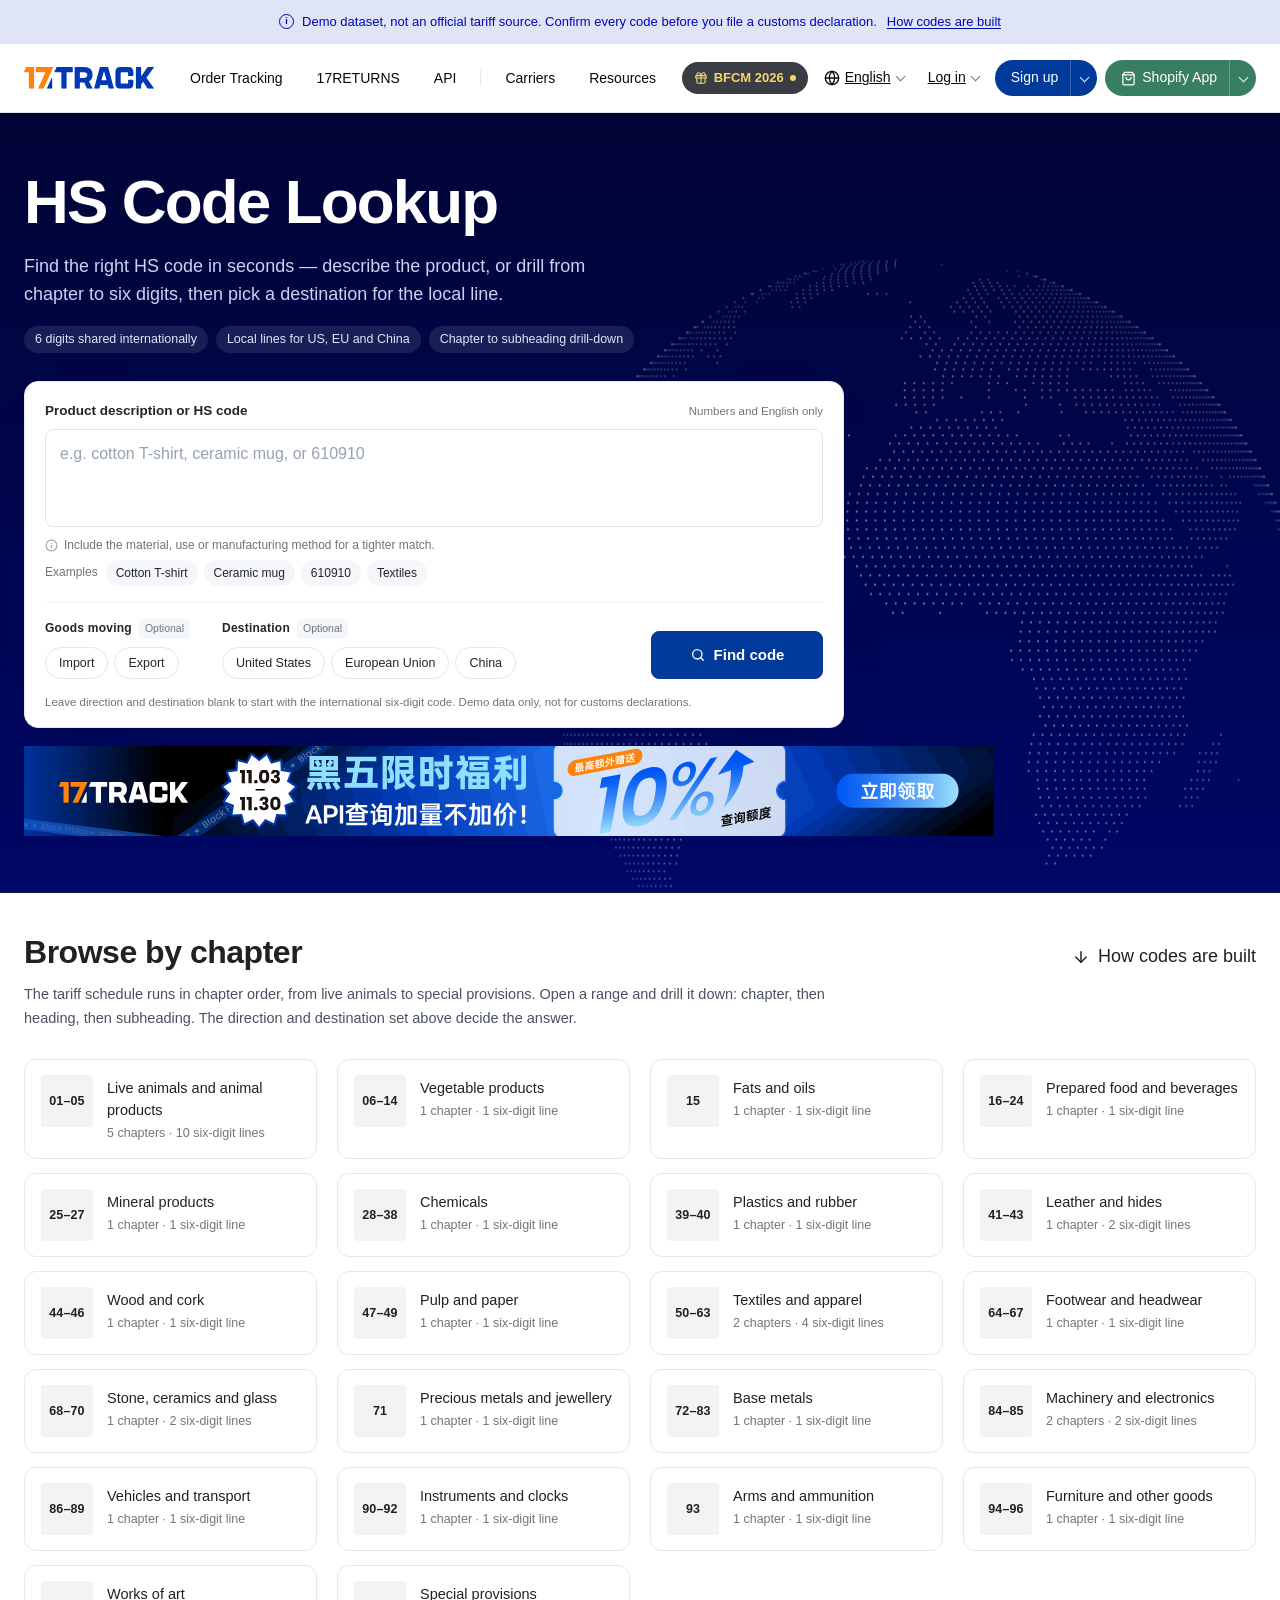
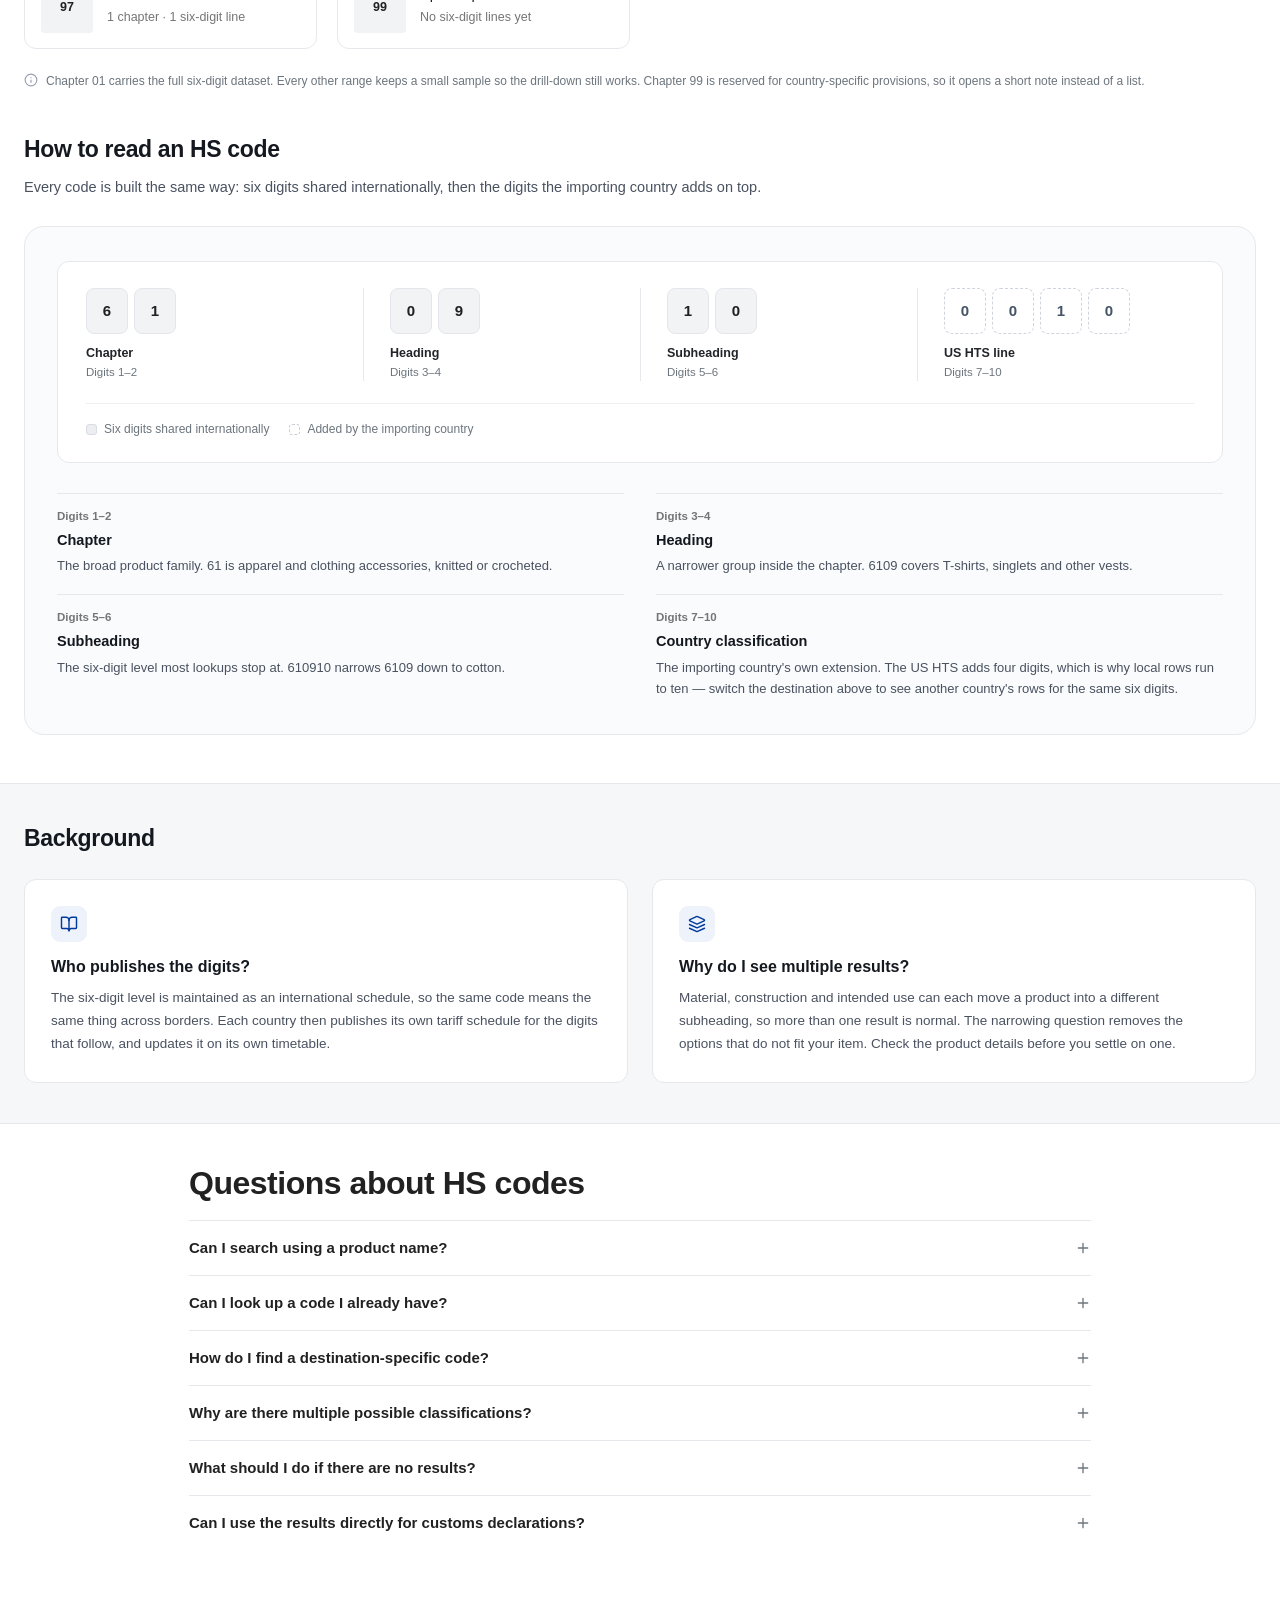
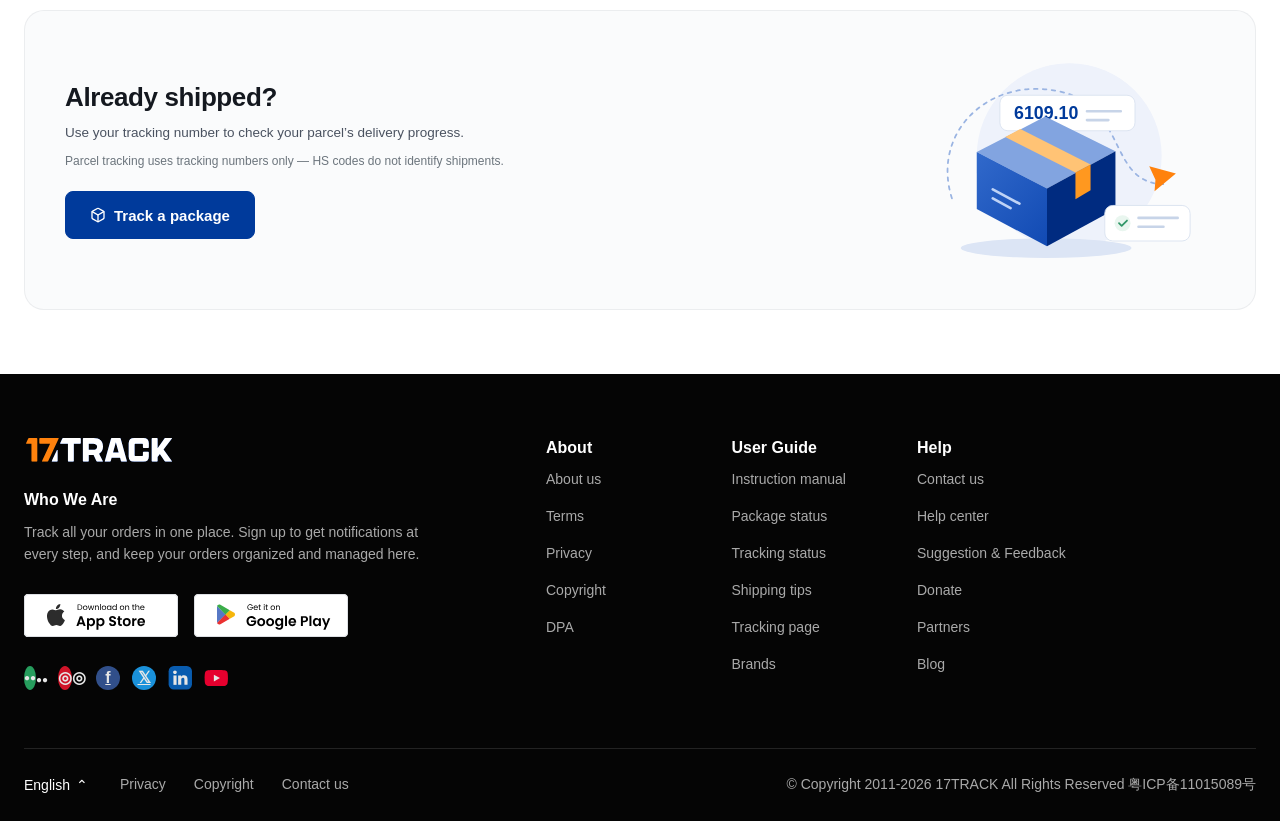
==== index.html @ 8c904c75 "Add HS Code Lookup prototype Static HS Code lookup page built on the 17TRACK design system: descript" ====
<!DOCTYPE html>
<html lang="en">
<head>
<meta charset="utf-8">
<meta name="viewport" content="width=device-width, initial-scale=1">
<title>HS Code Lookup — Find Tariff Codes by Product | 17TRACK</title>
<meta name="description" content="Find the right HS code in seconds. Describe the product or drill from chapter to six digits, then pick a destination to see the local tariff line.">
<link rel="icon" href="data:image/svg+xml,%3Csvg xmlns='http://www.w3.org/2000/svg' viewBox='0 0 32 32'%3E%3Crect width='32' height='32' rx='7' fill='%23003a9b'/%3E%3Ctext x='16' y='22' font-family='Arial,Helvetica,sans-serif' font-size='15' font-weight='700' fill='%23ffffff' text-anchor='middle'%3E17%3C/text%3E%3C/svg%3E">
<link rel="preload" href="assets/fonts/inter-latin.woff2" as="font" type="font/woff2" crossorigin>
<link rel="stylesheet" href="assets/site.css">
<link rel="stylesheet" href="assets/hs.css">
</head>
<body id="top">
<div class="notice">
  <div class="shell notice-inner">
    <span class="notice-msg">
      <span class="notice-i" aria-hidden="true">i</span>
      <span>Demo dataset, not an official tariff source. Confirm every code before you file a customs declaration.</span>
    </span>
    <a href="#anatomy">How codes are built</a>
  </div>
</div>

<header class="site-head">
  <div class="shell head-inner">
    <a class="brand" href="https://www.17track.net/en" aria-label="17TRACK home">
      <img src="assets/logo-full.svg" alt="17TRACK" width="130" height="21">
    </a>
    <nav class="nav" aria-label="Main navigation">
      <a class="nav-link" href="https://www.17track.net/en/order-tracking">Order Tracking</a>
      <a class="nav-link" href="https://www.17track.net/en/returns">17RETURNS</a>
      <a class="nav-link" href="https://www.17track.net/en/api">API</a>
      <span class="nav-divider" aria-hidden="true"></span>
      <a class="nav-link" href="https://www.17track.net/en/carriers">Carriers</a>
      <details class="nav-drop">
        <summary>Resources</summary>
        <div class="nav-mega" id="resources-mega">
          <div class="nav-mega-inner">
            <div class="nav-mega-list">
              <a class="nav-mega-item" href="https://www.17track.net/en/widget" data-preview="widget">
                <span><strong>Tracking Widget</strong><small>Track package in your website</small></span>
                <svg class="arr" viewBox="0 0 24 24" fill="none" stroke="currentColor" stroke-width="2" stroke-linecap="round" stroke-linejoin="round" aria-hidden="true"><path d="M5 12h14"/><path d="m12 5 7 7-7 7"/></svg>
              </a>
              <a class="nav-mega-item" href="https://api.17track.net/en/doc" target="_blank" rel="noreferrer" data-preview="api">
                <span><strong>API Document</strong><small>Comprehensive guides for seamless integration</small></span>
                <svg class="arr" viewBox="0 0 24 24" fill="none" stroke="currentColor" stroke-width="2" stroke-linecap="round" stroke-linejoin="round" aria-hidden="true"><path d="M5 12h14"/><path d="m12 5 7 7-7 7"/></svg>
              </a>
              <a class="nav-mega-item" href="https://help.17track.net/hc/en-us" target="_blank" rel="noreferrer" data-preview="help">
                <span><strong>Help center</strong><small>Guide to using our products</small></span>
                <svg class="arr" viewBox="0 0 24 24" fill="none" stroke="currentColor" stroke-width="2" stroke-linecap="round" stroke-linejoin="round" aria-hidden="true"><path d="M5 12h14"/><path d="m12 5 7 7-7 7"/></svg>
              </a>
              <a class="nav-mega-item" href="https://www.17track.net/en/app" data-preview="app">
                <span><strong>17TRACK Mobile App</strong><small>Track packages in your pocket anytime anywhere</small></span>
                <svg class="arr" viewBox="0 0 24 24" fill="none" stroke="currentColor" stroke-width="2" stroke-linecap="round" stroke-linejoin="round" aria-hidden="true"><path d="M5 12h14"/><path d="m12 5 7 7-7 7"/></svg>
              </a>
              <a class="nav-mega-item is-active" href="index.html" data-preview="hs" aria-current="page">
                <span><strong>HS Code Lookup</strong><small>Find six-digit tariff codes by product</small></span>
                <svg class="arr" viewBox="0 0 24 24" fill="none" stroke="currentColor" stroke-width="2" stroke-linecap="round" stroke-linejoin="round" aria-hidden="true"><path d="M5 12h14"/><path d="m12 5 7 7-7 7"/></svg>
              </a>
              <a class="nav-mega-item" href="https://www.17track.net/en/zipcode" data-preview="zip">
                <span><strong>ZIP Code</strong><small>Look up US ZIP Codes by city and county</small></span>
                <svg class="arr" viewBox="0 0 24 24" fill="none" stroke="currentColor" stroke-width="2" stroke-linecap="round" stroke-linejoin="round" aria-hidden="true"><path d="M5 12h14"/><path d="m12 5 7 7-7 7"/></svg>
              </a>
            </div>
            <div class="nav-mega-preview is-hidden" data-preview-panel="widget">
              <div class="nav-mega-shot"><img src="https://static.17track.net/www/2026-11/assets/images/nav/tracking_widget_0903.png" alt="" width="1600" height="600" decoding="async"></div>
              <p>Effortlessly add our powerful, free widget to your website. Allow users to enter tracking numbers to track packages directly on your page.</p>
              <a class="nav-mega-more" href="https://www.17track.net/en/widget">View more<svg viewBox="0 0 24 24" fill="none" stroke="currentColor" stroke-width="2" stroke-linecap="round" stroke-linejoin="round" aria-hidden="true"><path d="M5 12h14"/><path d="m12 5 7 7-7 7"/></svg></a>
            </div>
            <div class="nav-mega-preview is-hidden" data-preview-panel="api">
              <div class="nav-mega-shot"><img src="https://static.17track.net/www/2026-11/assets/images/nav/api_doc_0903.png" alt="" width="1600" height="600" decoding="async"></div>
              <p>Access detailed documentation for integrating our API. Find step-by-step guides to simplify the process. Benefit from clear instructions and dedicated tech support.</p>
              <a class="nav-mega-more" href="https://api.17track.net/en/doc" target="_blank" rel="noreferrer">View more<svg viewBox="0 0 24 24" fill="none" stroke="currentColor" stroke-width="2" stroke-linecap="round" stroke-linejoin="round" aria-hidden="true"><path d="M5 12h14"/><path d="m12 5 7 7-7 7"/></svg></a>
            </div>
            <div class="nav-mega-preview is-hidden" data-preview-panel="help">
              <div class="nav-mega-shot"><img src="https://static.17track.net/www/2026-11/assets/images/nav/help_center_0903.png" alt="" width="1600" height="600" decoding="async"></div>
              <p>Our Help Center helps you quickly find solutions to common questions. Explore our comprehensive FAQs and helpful guides. Efficiently get the answers you need.</p>
              <a class="nav-mega-more" href="https://help.17track.net/hc/en-us" target="_blank" rel="noreferrer">View more<svg viewBox="0 0 24 24" fill="none" stroke="currentColor" stroke-width="2" stroke-linecap="round" stroke-linejoin="round" aria-hidden="true"><path d="M5 12h14"/><path d="m12 5 7 7-7 7"/></svg></a>
            </div>
            <div class="nav-mega-preview is-hidden" data-preview-panel="app">
              <div class="nav-mega-shot"><img src="https://static.17track.net/www/2026-11/assets/images/nav/app_0903.png" alt="" width="1600" height="600" decoding="async"></div>
              <p>Stay updated with real-time tracking for over 2800+ carriers in 33 languages. Receive timely notifications and enjoy a seamless user experience with 120 tracking accuracy.</p>
              <a class="nav-mega-more" href="https://www.17track.net/en/app">View more<svg viewBox="0 0 24 24" fill="none" stroke="currentColor" stroke-width="2" stroke-linecap="round" stroke-linejoin="round" aria-hidden="true"><path d="M5 12h14"/><path d="m12 5 7 7-7 7"/></svg></a>
            </div>
            <div class="nav-mega-preview" data-preview-panel="hs">
              <div class="nav-mega-shot nav-mega-hs" aria-hidden="true">
                <div class="nshot-code"><span class="nshot-seg">6109</span><span class="nshot-seg nshot-seg-rest">10</span><span class="nshot-seg nshot-seg-local">0010</span></div>
                <p class="nshot-label">T-shirts, singlets and other vests — cotton, knitted</p>
                <div class="nshot-rows"><span>US HTS</span><span>EU TARIC</span><span>China</span></div>
              </div>
              <p>Describe the product or drill from chapter to six digits, then pick a destination to see the local tariff line and duty rate.</p>
              <a class="nav-mega-more" href="index.html">View more<svg viewBox="0 0 24 24" fill="none" stroke="currentColor" stroke-width="2" stroke-linecap="round" stroke-linejoin="round" aria-hidden="true"><path d="M5 12h14"/><path d="m12 5 7 7-7 7"/></svg></a>
            </div>
            <div class="nav-mega-preview is-hidden" data-preview-panel="zip">
              <div class="nav-mega-shot"><img src="assets/nav/zip-code-nav.jpg" alt="" width="1600" height="600" decoding="async"></div>
              <p>Look up a US ZIP Code and see the city, county and region it belongs to. Browse the state index and download the list as a CSV file.</p>
              <a class="nav-mega-more" href="https://www.17track.net/en/zipcode">View more<svg viewBox="0 0 24 24" fill="none" stroke="currentColor" stroke-width="2" stroke-linecap="round" stroke-linejoin="round" aria-hidden="true"><path d="M5 12h14"/><path d="m12 5 7 7-7 7"/></svg></a>
            </div>
          </div>
        </div>
      </details>
    </nav>
    <div class="head-actions">
      <a class="bfcm" href="https://www.17track.net/en">
        <svg viewBox="0 0 24 24" fill="none" stroke="currentColor" stroke-width="2" stroke-linecap="round" stroke-linejoin="round" aria-hidden="true"><rect x="3" y="8" width="18" height="4" rx="1"/><path d="M12 8v13"/><path d="M19 12v7a2 2 0 0 1-2 2H7a2 2 0 0 1-2-2v-7"/><path d="M7.5 8a2.5 2.5 0 0 1 0-5A4.8 8 0 0 1 12 8a4.8 8 0 0 1 4.5-5 2.5 2.5 0 0 1 0 5"/></svg>
        BFCM 2026 <span class="dot" aria-hidden="true"></span>
      </a>
      <a class="icon-btn lang" href="https://www.17track.net/en">
        <svg viewBox="0 0 24 24" fill="none" stroke="currentColor" stroke-width="2" stroke-linecap="round" stroke-linejoin="round" aria-hidden="true"><circle cx="12" cy="12" r="10"/><path d="M12 2a14.5 14.5 0 0 0 0 20 14.5 14.5 0 0 0 0-20"/><path d="M2 12h20"/></svg>
        English <span class="caret" aria-hidden="true"></span>
      </a>
      <a class="icon-btn login" href="https://www.17track.net/en">Log in <span class="caret" aria-hidden="true"></span></a>
      <a class="pill-split" href="https://www.17track.net/en">
        <span class="lbl">Sign up</span>
        <span class="arrow" aria-hidden="true"><span class="caret"></span></span>
      </a>
      <a class="pill-split shopify" href="https://apps.shopify.com/17track">
        <span class="lbl">
          <svg viewBox="0 0 24 24" fill="none" stroke="currentColor" stroke-width="2" stroke-linecap="round" stroke-linejoin="round" aria-hidden="true"><path d="M6 2 3 6v14a2 2 0 0 0 2 2h14a2 2 0 0 0 2-2V6l-3-4Z"/><path d="M3 6h18"/><path d="M16 10a4 4 0 0 1-8 0"/></svg>
          Shopify App
        </span>
        <span class="arrow" aria-hidden="true"><span class="caret"></span></span>
      </a>
      <details class="menu">
        <summary aria-label="Open menu">
          <svg width="18" height="18" viewBox="0 0 24 24" fill="none" stroke="currentColor" stroke-width="2" aria-hidden="true"><path d="M4 7h16M4 12h16M4 17h16" stroke-linecap="round"/></svg>
        </summary>
        <div class="menu-panel">
          <a href="https://www.17track.net/en/order-tracking">Order Tracking</a>
          <a href="https://www.17track.net/en/returns">17RETURNS</a>
          <a href="https://www.17track.net/en/api">API</a>
          <a href="https://www.17track.net/en/carriers">Carriers</a>
          <a href="https://www.17track.net/en/widget">Tracking Widget</a>
          <a href="https://api.17track.net/en/doc" target="_blank" rel="noreferrer">API Document</a>
          <a href="https://help.17track.net/hc/en-us" target="_blank" rel="noreferrer">Help center</a>
          <a href="https://www.17track.net/en/app">17TRACK Mobile App</a>
          <a href="index.html">HS Code Lookup</a>
          <a href="https://www.17track.net/en/zipcode">ZIP Code</a>
          <span class="sep" aria-hidden="true"></span>
          <a href="https://www.17track.net/en">Language: English</a>
          <a href="https://www.17track.net/en">Log in</a>
          <a class="menu-cta" href="https://www.17track.net/en">Sign up</a>
          <a class="menu-cta" href="https://apps.shopify.com/17track" style="background:#377e62">Shopify App</a>
        </div>
      </details>
    </div>
  </div>
</header>

<main id="main">
  <!-- ============================================================ Hero + lookup -->
  <section class="hs-hero" aria-labelledby="page-title">
    <div class="shell hs-hero-inner">
      <h1 id="page-title">HS Code <span class="title-break">Lookup</span></h1>
      <p class="hs-lede">Find the right HS code in seconds — describe the product, or drill from chapter to six digits, then pick a destination for the local line.</p>
      <div class="hs-meta">
        <span>6 digits shared internationally</span>
        <span>Local lines for US, EU and China</span>
        <span>Chapter to subheading drill-down</span>
      </div>

      <div class="hs-tool">
        <form id="search-form" novalidate>
          <div class="hs-field-head">
            <label for="query">Product description or HS code</label>
            <span>Numbers and English only</span>
          </div>
          <textarea
            id="query"
            class="hs-textarea"
            rows="3"
            placeholder="e.g. cotton T-shirt, ceramic mug, or 610910"
            aria-describedby="query-hint query-error"
            aria-invalid="false"
          ></textarea>
          <div class="hs-tool-meta">
            <p class="hs-hint" id="query-hint">
              <svg viewBox="0 0 24 24" fill="none" stroke="currentColor" stroke-width="2" stroke-linecap="round" stroke-linejoin="round" aria-hidden="true"><circle cx="12" cy="12" r="10"/><path d="M12 16v-4"/><path d="M12 8h.01"/></svg>
              <span>Include the material, use or manufacturing method for a tighter match.</span>
            </p>
            <div class="hs-examples">
              <span>Examples</span>
              <button type="button" data-example="Cotton T-shirt">Cotton T-shirt</button>
              <button type="button" data-example="Ceramic mug">Ceramic mug</button>
              <button type="button" data-example="610910">610910</button>
              <button type="button" data-example="Textiles">Textiles</button>
            </div>
          </div>
          <p class="hs-error" id="query-error" hidden role="alert">
            <svg viewBox="0 0 24 24" fill="none" stroke="currentColor" stroke-width="2" stroke-linecap="round" stroke-linejoin="round" aria-hidden="true"><circle cx="12" cy="12" r="10"/><path d="M12 16v-4"/><path d="M12 8h.01"/></svg>
            <span id="query-error-text"></span>
          </p>

          <div class="hs-tool-bottom">
            <div class="hs-opt-row">
              <div class="hs-opt">
                <span class="hs-label" id="ctx-title">Goods moving <span class="hs-pill-soft">Optional</span></span>
                <div class="hs-chips" role="group" aria-labelledby="ctx-title">
                  <button class="hs-chip" type="button" data-move="import" aria-pressed="false">Import</button>
                  <button class="hs-chip" type="button" data-move="export" aria-pressed="false">Export</button>
                </div>
              </div>
              <div class="hs-opt">
                <span class="hs-label" id="ctx-dest">Destination <span class="hs-pill-soft">Optional</span></span>
                <div class="hs-chips" role="group" aria-labelledby="ctx-dest">
                  <button class="hs-chip" type="button" data-market="US" aria-pressed="false">United States</button>
                  <button class="hs-chip" type="button" data-market="EU" aria-pressed="false">European Union</button>
                  <button class="hs-chip" type="button" data-market="CN" aria-pressed="false">China</button>
                </div>
              </div>
            </div>
            <div class="hs-action">
              <button class="btn btn-primary btn-lg" type="submit" id="submit-btn">
                <svg viewBox="0 0 24 24" fill="none" stroke="currentColor" stroke-width="2" stroke-linecap="round" stroke-linejoin="round" aria-hidden="true"><circle cx="11" cy="11" r="7"/><path d="M20 20l-4.3-4.3"/></svg>
                <span>Find code</span>
              </button>
            </div>
            <p class="hs-fine" id="dest-hint-text">Leave direction and destination blank to start with the international six-digit code. Demo data only, not for customs declarations.</p>
          </div>
        </form>
      </div>

      <div class="hs-ad">
        <aside class="banner-ad" aria-label="Advertisement: 17TRACK homepage promotion">
          <a href="https://www.17track.net/zh-cn/activity/bfcm-api" target="_blank" rel="noreferrer sponsored"><img src="assets/ads/homepage-banner.svg" width="728" height="90" alt="17TRACK Black Friday API promotion"></a>
        </aside>
      </div>
    </div>
    <canvas class="zip-globe" id="zip-globe" aria-hidden="true"></canvas>
  </section>

  <!-- ============================================================ Results -->
  <section class="hs-results" id="results" aria-labelledby="results-title" hidden>
    <div class="shell">
      <div class="zip-section-head">
        <div class="hs-results-title">
          <h2 id="results-title">Results</h2>
          <span class="hs-count" id="results-count" hidden></span>
        </div>
        <button class="btn btn-outline btn-sm" type="button" id="edit-search">Edit<span class="hide-sm"> search</span></button>
      </div>
      <p class="hs-results-lede" id="results-meta"></p>
      <div id="results-body"></div>
    </div>
  </section>

  <!-- ============================================================ Chapters -->
  <section class="hs-section" id="chapters" aria-labelledby="chap-title">
    <div class="zip-section-head">
      <h2 id="chap-title">Browse by chapter</h2>
      <a href="#anatomy">
        <svg width="18" height="18" viewBox="0 0 24 24" fill="none" stroke="currentColor" stroke-width="2" stroke-linecap="round" stroke-linejoin="round" aria-hidden="true"><path d="M12 5v14"/><path d="m19 12-7 7-7-7"/></svg>
        <span>How codes are built</span>
      </a>
    </div>
    <p class="hs-section-sub">The tariff schedule runs in chapter order, from live animals to special provisions. Open a range and drill it down: chapter, then heading, then subheading. The direction and destination set above decide the answer.</p>
    <div class="chapter-grid" id="chapter-grid"></div>
    <p class="hs-note">
      <svg viewBox="0 0 24 24" fill="none" stroke="currentColor" stroke-width="2" stroke-linecap="round" stroke-linejoin="round" aria-hidden="true"><circle cx="12" cy="12" r="10"/><path d="M12 16v-4"/><path d="M12 8h.01"/></svg>
      <span>Chapter 01 carries the full six-digit dataset. Every other range keeps a small sample so the drill-down still works. Chapter 99 is reserved for country-specific provisions, so it opens a short note instead of a list.</span>
    </p>
  </section>

  <!-- ============================================================ Anatomy -->
  <section class="hs-section" id="anatomy" aria-labelledby="anat-title">
    <h2>How to read an HS code</h2>
    <p class="hs-section-sub">Every code is built the same way: six digits shared internationally, then the digits the importing country adds on top.</p>

    <div class="hs-anatomy">
      <p class="sr-only">An HS code has ten digits. Digits 1 and 2 are the chapter, 3 and 4 the heading, 5 and 6 the subheading, and 7 to 10 the country classification.</p>
      <div class="hs-strip">
        <div class="hs-anat-row">
          <div class="hs-group is-hs">
            <div class="hs-group-digits"><span class="hs-digit">6</span><span class="hs-digit">1</span></div>
            <span class="hs-group-cap"><b>Chapter</b><span>Digits 1–2</span></span>
          </div>
          <div class="hs-group is-hs">
            <div class="hs-group-digits"><span class="hs-digit">0</span><span class="hs-digit">9</span></div>
            <span class="hs-group-cap"><b>Heading</b><span>Digits 3–4</span></span>
          </div>
          <div class="hs-group is-hs">
            <div class="hs-group-digits"><span class="hs-digit">1</span><span class="hs-digit">0</span></div>
            <span class="hs-group-cap"><b>Subheading</b><span>Digits 5–6</span></span>
          </div>
          <div class="hs-group is-local">
            <div class="hs-group-digits"><span class="hs-digit">0</span><span class="hs-digit">0</span><span class="hs-digit">1</span><span class="hs-digit">0</span></div>
            <span class="hs-group-cap"><b>US HTS line</b><span>Digits 7–10</span></span>
          </div>
        </div>
        <div class="hs-anat-legend">
          <span class="hs-legend-tag is-hs">Six digits shared internationally</span>
          <span class="hs-legend-tag">Added by the importing country</span>
        </div>
      </div>

      <div class="hs-anatomy-notes">
        <div class="hs-anatomy-note">
          <span>Digits 1–2</span>
          <h3>Chapter</h3>
          <p>The broad product family. 61 is apparel and clothing accessories, knitted or crocheted.</p>
        </div>
        <div class="hs-anatomy-note">
          <span>Digits 3–4</span>
          <h3>Heading</h3>
          <p>A narrower group inside the chapter. 6109 covers T-shirts, singlets and other vests.</p>
        </div>
        <div class="hs-anatomy-note">
          <span>Digits 5–6</span>
          <h3>Subheading</h3>
          <p>The six-digit level most lookups stop at. 610910 narrows 6109 down to cotton.</p>
        </div>
        <div class="hs-anatomy-note">
          <span>Digits 7–10</span>
          <h3>Country classification</h3>
          <p>The importing country's own extension. The US HTS adds four digits, which is why local rows run to ten — switch the destination above to see another country's rows for the same six digits.</p>
        </div>
      </div>
    </div>
  </section>

  <!-- ============================================================ Background -->
  <section class="hs-band" aria-labelledby="know-title">
    <div class="hs-section">
      <h2 id="know-title">Background</h2>
      <div class="hs-cards">
        <div class="hs-card">
          <span class="hs-card-ico" aria-hidden="true">
            <svg viewBox="0 0 24 24" fill="none" stroke="currentColor" stroke-width="1.9" stroke-linecap="round" stroke-linejoin="round"><path d="M12 7v14"/><path d="M3 18a1 1 0 0 1-1-1V4a1 1 0 0 1 1-1h5a4 4 0 0 1 4 4 4 4 0 0 1 4-4h5a1 1 0 0 1 1 1v13a1 1 0 0 1-1 1h-6a3 3 0 0 0-3 3 3 3 0 0 0-3-3z"/></svg>
          </span>
          <h3>Who publishes the digits?</h3>
          <p>The six-digit level is maintained as an international schedule, so the same code means the same thing across borders. Each country then publishes its own tariff schedule for the digits that follow, and updates it on its own timetable.</p>
        </div>
        <div class="hs-card">
          <span class="hs-card-ico" aria-hidden="true">
            <svg viewBox="0 0 24 24" fill="none" stroke="currentColor" stroke-width="1.9" stroke-linecap="round" stroke-linejoin="round"><path d="m12.83 2.18a2 2 0 0 0-1.66 0L2.6 6.08a1 1 0 0 0 0 1.83l8.58 3.91a2 2 0 0 0 1.66 0l8.58-3.9a1 1 0 0 0 0-1.83Z"/><path d="m22 17.65-9.17 4.16a2 2 0 0 1-1.66 0L2 17.65"/><path d="m22 12.65-9.17 4.16a2 2 0 0 1-1.66 0L2 12.65"/></svg>
          </span>
          <h3>Why do I see multiple results?</h3>
          <p>Material, construction and intended use can each move a product into a different subheading, so more than one result is normal. The narrowing question removes the options that do not fit your item. Check the product details before you settle on one.</p>
        </div>
      </div>
    </div>
  </section>

  <!-- ============================================================ FAQ -->
  <section class="hs-faq" id="faqs" aria-labelledby="faq-title">
    <h2 id="faq-title">Questions about HS codes</h2>
    <div class="faq">
      <details>
        <summary>
          <span>Can I search using a product name?</span>
          <svg class="ic" viewBox="0 0 24 24" fill="none" stroke="currentColor" stroke-width="2" aria-hidden="true"><path d="M12 5v14M5 12h14" stroke-linecap="round"/></svg>
        </summary>
        <p class="ans">Yes. Enter a description such as “cotton T-shirt” or “ceramic mug”. The results are candidate classifications, not a single confirmed code, so review the details before choosing.</p>
      </details>
      <details>
        <summary>
          <span>Can I look up a code I already have?</span>
          <svg class="ic" viewBox="0 0 24 24" fill="none" stroke="currentColor" stroke-width="2" aria-hidden="true"><path d="M12 5v14M5 12h14" stroke-linecap="round"/></svg>
        </summary>
        <p class="ans">Yes. Enter a six-digit HS code such as 610910 to see its description and where it sits in the classification structure. Leading zeros are kept, so codes like 090121 work too.</p>
      </details>
      <details>
        <summary>
          <span>How do I find a destination-specific code?</span>
          <svg class="ic" viewBox="0 0 24 24" fill="none" stroke="currentColor" stroke-width="2" aria-hidden="true"><path d="M12 5v14M5 12h14" stroke-linecap="round"/></svg>
        </summary>
        <p class="ans">Choose the destination in the lookup form. Every result shows the six-digit code and the local lines that country applies, in one answer. Changing the country updates both the search results and the chapter answer.</p>
      </details>
      <details>
        <summary>
          <span>Why are there multiple possible classifications?</span>
          <svg class="ic" viewBox="0 0 24 24" fill="none" stroke="currentColor" stroke-width="2" aria-hidden="true"><path d="M12 5v14M5 12h14" stroke-linecap="round"/></svg>
        </summary>
        <p class="ans">Heading and subheading text is written around material, construction, intended use and sometimes the wearer. A cotton T-shirt that is knitted is classified differently from a woven cotton shirt, so the narrowing question asks for exactly that detail.</p>
      </details>
      <details>
        <summary>
          <span>What should I do if there are no results?</span>
          <svg class="ic" viewBox="0 0 24 24" fill="none" stroke="currentColor" stroke-width="2" aria-hidden="true"><path d="M12 5v14M5 12h14" stroke-linecap="round"/></svg>
        </summary>
        <p class="ans">Try a more specific product name, add the material or intended use, or check the digits. You can also open a chapter below and pick the line from there.</p>
      </details>
      <details>
        <summary>
          <span>Can I use the results directly for customs declarations?</span>
          <svg class="ic" viewBox="0 0 24 24" fill="none" stroke="currentColor" stroke-width="2" aria-hidden="true"><path d="M12 5v14M5 12h14" stroke-linecap="round"/></svg>
        </summary>
        <p class="ans">No. This demo runs on a small mock dataset and is not connected to any official tariff database. Use it to understand the structure, then confirm the code with the official tariff schedule or a customs broker before you file.</p>
      </details>
    </div>
  </section>

  <!-- ============================================================ Tracking panel -->
  <section class="hs-panel" aria-label="Track packages on 17TRACK">
    <div class="hs-panel-inner">
      <div class="hs-panel-copy">
        <h2>Already shipped?</h2>
        <p>Use your tracking number to check your parcel’s delivery progress.</p>
        <p class="fine">Parcel tracking uses tracking numbers only — HS codes do not identify shipments.</p>
        <a class="btn btn-primary btn-lg" href="https://www.17track.net/en">
          <svg viewBox="0 0 24 24" fill="none" stroke="currentColor" stroke-width="2" stroke-linecap="round" stroke-linejoin="round" aria-hidden="true"><path d="M21 8a2 2 0 0 0-1-1.73l-7-4a2 2 0 0 0-2 0l-7 4A2 2 0 0 0 3 8v8a2 2 0 0 0 1 1.73l7 4a2 2 0 0 0 2 0l7-4A2 2 0 0 0 21 16Z"/><path d="m3.3 7 8.7 5 8.7-5"/><path d="M12 22V12"/></svg>
          Track a package
        </a>
      </div>
      <div class="hs-panel-art" aria-hidden="true">
        <svg viewBox="0 0 360 250" fill="none">
          <defs><linearGradient id="hs-parcel" x1="90" y1="70" x2="260" y2="230" gradientUnits="userSpaceOnUse"><stop stop-color="#3971d1"/><stop offset="1" stop-color="#0039a6"/></linearGradient></defs>
          <circle cx="196" cy="120" r="104" fill="#eef2fb"/>
          <path d="M64 168C40 92 108 30 186 48s52 108 122 104" stroke="#9ab4e2" stroke-width="2" stroke-dasharray="4 6" stroke-linecap="round"/>
          <path d="m286 132 30 8-24 20 1-13-7-15Z" fill="#ff820d"/>
          <rect x="118" y="52" width="152" height="40" rx="9" fill="#fff" stroke="#d9e2f0"/>
          <text x="134" y="79" font-family="Inter,Arial,sans-serif" font-size="20" font-weight="700" fill="#003a9b">6109.10</text>
          <path d="M216 70h38M216 80h24" stroke="#c7d4e8" stroke-width="3" stroke-linecap="round"/>
          <ellipse cx="170" cy="224" rx="96" ry="11" fill="#dce5f5"/>
          <path d="m92 116 77-40 79 39-77 42-79-41Z" fill="#82a4e0"/>
          <path d="m92 116 79 41v65l-79-42v-64Z" fill="url(#hs-parcel)"/>
          <path d="m171 157 77-42v65l-77 42v-65Z" fill="#002b80"/>
          <path d="m124 99 79 40 17-9-79-40-17 9Z" fill="#ffc375"/>
          <path d="m203 139 17-9v29l-17 10v-30Z" fill="#ff981f"/>
          <path d="m110 158 30 16m-30-6 20 11" stroke="#bfd3f6" stroke-width="3" stroke-linecap="round"/>
          <rect x="236" y="176" width="96" height="40" rx="9" fill="#fff" stroke="#d9e2f0"/>
          <circle cx="256" cy="196" r="9" fill="#e9f6ef"/>
          <path d="m252 196 3 3 6-6" stroke="#319768" stroke-width="2" stroke-linecap="round" stroke-linejoin="round"/>
          <path d="M274 190h44M274 200h28" stroke="#c7d4e8" stroke-width="3" stroke-linecap="round"/>
        </svg>
      </div>
    </div>
  </section>
</main>

<footer class="footer_footer__FTcpD site-footer"><div class="site-footer-inner"><div class="site-footer-main"><section class="site-footer-brand"><a class="site-footer-logo" href="https://www.17track.net/en" aria-label="17TRACK"><img src="assets/footer/logo-footer.svg" alt="17TRACK" width="150" height="24" decoding="async"></a><div class="site-footer-who"><h3>Who We Are</h3><p>Track all your orders in one place. Sign up to get notifications at every step, and keep your orders organized and managed here.</p></div><div class="site-footer-badges" aria-label="17TRACK apps"><a href="https://apps.apple.com/cn/app/17track-国际物流轨迹查询/id6761287858" target="_blank" rel="noreferrer"><img src="assets/footer/badge-appstore.png" alt="Download on the App Store" width="154" height="44" decoding="async"></a><a href="https://play.google.com/store/apps/details?id=yqtrack.app" target="_blank" rel="noreferrer"><img src="assets/footer/badge-googleplay.png" alt="Get it on Google Play" width="154" height="44" decoding="async"></a></div><div class="site-footer-social" aria-label="Social links"><button type="button" class="site-footer-social-link footer_fa-wechat__nhaTI" data-social="fa-wechat" aria-label="微信" title="微信"><span class="fa-wechat footer_fa-wechat__nhaTI" aria-hidden="true"></span><span class="site-footer-popover footer_popover__Wgikp footer_wx-code__V24mr"></span></button><button type="button" class="site-footer-social-link footer_fa-weibo__cQPxR" data-social="fa-weibo" aria-label="新浪微博" title="新浪微博"><span class="fa-weibo footer_fa-weibo__cQPxR" aria-hidden="true"></span><span class="site-footer-popover footer_popover__Wgikp footer_wb-code__A7vvZ"></span></button><a class="site-footer-social-link footer_fa-facebook__Kke6w" data-social="fa-facebook" href="https://www.facebook.com/17track" target="_blank" rel="noreferrer" aria-label="Facebook"><span class="fa-facebook footer_fa-facebook__Kke6w" aria-hidden="true"></span></a><a class="site-footer-social-link footer_fa-twitter__qGdQo" data-social="fa-twitter" href="https://twitter.com/17track" target="_blank" rel="noreferrer" aria-label="Twitter"><span class="fa-twitter footer_fa-twitter__qGdQo" aria-hidden="true"></span></a><a class="site-footer-social-link" data-social="linkedin" href="https://www.linkedin.com/company/17track" target="_blank" rel="noreferrer" aria-label="LinkeIn"><img src="assets/footer/linke_in.svg" alt="LinkeIn" width="24" height="24" decoding="async"></a><a class="site-footer-social-link" data-social="youtube" href="https://www.youtube.com/@17TRACKOFFICIAL" target="_blank" rel="noreferrer" aria-label="Youtube"><img src="assets/footer/youtube.svg" alt="Youtube" width="24" height="24" decoding="async"></a></div></section><nav class="site-footer-nav" aria-label="Footer"><div class="site-footer-col"><h3>About</h3><a href="https://www.17track.net/en/about?" target="_self">About us</a><a href="https://www.17track.net/en/about/licensing?" target="_self">Terms</a><a href="https://www.17track.net/en/about/privacy?" target="_self">Privacy</a><a href="https://www.17track.net/en/about/copyright?" target="_self">Copyright</a><a href="https://www.17track.net/en/about/dpa?" target="_self">DPA</a></div><div class="site-footer-col"><h3>User Guide</h3><a href="https://www.17track.net//help.17track.net/hc/en-us/articles/228250808?" target="_self">Instruction manual</a><a href="https://www.17track.net//help.17track.net/hc/en-us/articles/228084227?" target="_self">Package status</a><a href="https://www.17track.net//help.17track.net/hc/en-us/articles/228084247?" target="_self">Tracking status</a><a href="https://www.17track.net//help.17track.net/hc/en-us/articles/228084367?" target="_self">Shipping tips</a><a href="https://www.17track.net/en/tracking" target="_blank" rel="noreferrer">Tracking page</a><a href="https://www.17track.net/en/brands" target="_blank" rel="noreferrer">Brands</a></div><div class="site-footer-col"><h3>Help</h3><a href="https://www.17track.net/en/about/contactus?" target="_self">Contact us</a><a href="https://www.17track.net//help.17track.net/hc/en-us?" target="_self">Help center</a><a href="https://www.17track.net//help.17track.net/hc/en-us/articles/228084447?" target="_self">Suggestion &amp; Feedback</a><a href="https://www.17track.net//www.17track.net/en/donate?" target="_self">Donate</a><a href="https://www.17track.net/en/links" target="_self">Partners</a><a href="https://www.17track.net/en/blog" target="_self">Blog</a></div></nav></div><div class="site-footer-bottom"><div class="site-footer-bottom-inner"><div class="site-footer-bottom-left"><details class="footer_langWrap__LmkDQ"><summary class="site-footer-lang">English<span aria-hidden="true">⌃</span></summary><div class="custom-scroll dropdown_lang_custom-dropdown-menu__R6a4a dropdown_lang_footer__qAowi"><div><div class="dropdown_lang_list-group-menu__CInRY"><a target="_blank" rel="noreferrer" href="https://help.17track.net/hc/en/articles/235533167" title="Help us translate">Help us translate</a></div><div class="dropdown_lang_divider__7mPee"></div><div class="dropdown_lang_list-group-menu__CInRY dropdown_lang_active__0ktWv"><a title="English" aria-current="true" href="https://www.17track.net/en"><div>English</div></a></div><div class="dropdown_lang_list-group-menu__CInRY"><a title="简体中文" href="https://www.17track.net/zh-cn"><div>简体中文</div></a></div><div class="dropdown_lang_list-group-menu__CInRY"><a title="繁體中文" href="https://www.17track.net/zh-hk"><div>繁體中文</div></a></div><div class="dropdown_lang_list-group-menu__CInRY"><a title="Русский" href="https://www.17track.net/ru"><div>Русский</div></a></div><div class="dropdown_lang_list-group-menu__CInRY"><a title="Español" href="https://www.17track.net/es"><div>Español</div></a></div><div class="dropdown_lang_list-group-menu__CInRY"><a title="Português" href="https://www.17track.net/pt"><div>Português</div></a></div><div class="dropdown_lang_list-group-menu__CInRY"><a title="Français" href="https://www.17track.net/fr"><div>Français</div></a></div><div class="dropdown_lang_list-group-menu__CInRY"><a title="Italiano" href="https://www.17track.net/it"><div>Italiano</div></a></div><div class="dropdown_lang_list-group-menu__CInRY"><a title="Deutsch" href="https://www.17track.net/de"><div>Deutsch</div></a></div><div class="dropdown_lang_list-group-menu__CInRY"><a title="Türkçe" href="https://www.17track.net/tr"><div>Türkçe</div></a></div><div class="dropdown_lang_list-group-menu__CInRY"><a title="Čeština" href="https://www.17track.net/cs"><div>Čeština</div></a></div><div class="dropdown_lang_list-group-menu__CInRY"><a title="日本語" href="https://www.17track.net/ja"><div>日本語</div></a></div><div class="dropdown_lang_list-group-menu__CInRY"><a title="한국어" href="https://www.17track.net/ko"><div>한국어</div></a></div><div class="dropdown_lang_list-group-menu__CInRY"><a title="Nederlands" href="https://www.17track.net/nl"><div>Nederlands</div></a></div><div class="dropdown_lang_list-group-menu__CInRY"><a title="Suomi" href="https://www.17track.net/fi"><div>Suomi</div></a></div><div class="dropdown_lang_list-group-menu__CInRY"><a title="Polski" href="https://www.17track.net/pl"><div>Polski</div></a></div><div class="dropdown_lang_list-group-menu__CInRY"><a title="Українська" href="https://www.17track.net/uk"><div>Українська</div></a></div><div class="dropdown_lang_list-group-menu__CInRY"><a title="Magyar" href="https://www.17track.net/hu"><div>Magyar</div></a></div><div class="dropdown_lang_list-group-menu__CInRY"><a title="Svenska" href="https://www.17track.net/sv"><div>Svenska</div></a></div><div class="dropdown_lang_list-group-menu__CInRY"><a title="Қазақша" href="https://www.17track.net/kk"><div>Қазақша</div></a></div><div class="dropdown_lang_list-group-menu__CInRY"><a title="Ελληνικά" href="https://www.17track.net/el"><div>Ελληνικά</div></a></div><div class="dropdown_lang_list-group-menu__CInRY"><a title="ภาษาไทย" href="https://www.17track.net/th"><div>ภาษาไทย</div></a></div><div class="dropdown_lang_list-group-menu__CInRY"><a title="Български" href="https://www.17track.net/bg"><div>Български</div></a></div><div class="dropdown_lang_list-group-menu__CInRY"><a title="Slovenčina" href="https://www.17track.net/sk"><div>Slovenčina</div></a></div><div class="dropdown_lang_list-group-menu__CInRY"><a title="Lietuvių" href="https://www.17track.net/lt"><div>Lietuvių</div></a></div><div class="dropdown_lang_list-group-menu__CInRY"><a title="Română" href="https://www.17track.net/ro"><div>Română</div></a></div><div class="dropdown_lang_list-group-menu__CInRY"><a title="Norsk" href="https://www.17track.net/no"><div>Norsk</div></a></div><div class="dropdown_lang_list-group-menu__CInRY"><a title="Shqip" href="https://www.17track.net/sq"><div>Shqip</div></a></div><div class="dropdown_lang_list-group-menu__CInRY"><a title="Slovenščina" href="https://www.17track.net/sl"><div>Slovenščina</div></a></div><div class="dropdown_lang_list-group-menu__CInRY"><a title="Српски" href="https://www.17track.net/sr"><div>Српски</div></a></div><div class="dropdown_lang_list-group-menu__CInRY"><a title="Azərbaycan" href="https://www.17track.net/az"><div>Azərbaycan</div></a></div><div class="dropdown_lang_list-group-menu__CInRY"><a title="Dansk" href="https://www.17track.net/da"><div>Dansk</div></a></div><div class="dropdown_lang_list-group-menu__CInRY"><a title="Македонски" href="https://www.17track.net/mk"><div>Македонски</div></a></div></div></div></details><div class="site-footer-legal"><a href="https://www.17track.net/en/about/privacy">Privacy</a><a href="https://www.17track.net/en/about/copyright">Copyright</a><a href="https://www.17track.net/en/contact-us">Contact us</a></div></div><p class="site-footer-copy">© Copyright 2011-<!-- -->2026<!-- --> 17TRACK All Rights Reserved&nbsp;<a target="_blank" href="https://beian.miit.gov.cn" rel="nofollow noreferrer">粤ICP备11015089号</a></p></div></div></div></footer>

<div class="toast" id="toast" role="status" aria-live="polite"></div>
<div class="sr-only" id="live-status" role="status" aria-live="polite"></div>

<script src="assets/hs-data.js"></script>
<script src="assets/globe.js"></script>
<script src="assets/app.js"></script>
<script>
(function () {
  "use strict";
  var resources = document.querySelector(".nav-drop");
  var mega = document.getElementById("resources-mega");
  if (!resources || !mega) return;
  var items = Array.prototype.slice.call(mega.querySelectorAll(".nav-mega-item"));
  var panels = Array.prototype.slice.call(mega.querySelectorAll("[data-preview-panel]"));
  function showPreview(key) {
    items.forEach(function (item) {
      item.classList.toggle("is-active", item.getAttribute("data-preview") === key);
    });
    panels.forEach(function (panel) {
      panel.classList.toggle("is-hidden", panel.getAttribute("data-preview-panel") !== key);
    });
  }
  items.forEach(function (item) {
    item.addEventListener("mouseenter", function () { showPreview(item.getAttribute("data-preview")); });
    item.addEventListener("focus", function () { showPreview(item.getAttribute("data-preview")); });
  });
  var head = document.querySelector(".site-head");
  var megaInner = mega.querySelector(".nav-mega-inner");
  // Fit the panel list to whatever room is left under the sticky header.
  // --head-h alone is not enough: at scroll 0 the notice bar still pushes the
  // header down, and the panel would run past the bottom of the window.
  function fitPanel() {
    if (!megaInner) return;
    if (!resources.open) {
      megaInner.style.maxHeight = "";
      return;
    }
    var top = mega.getBoundingClientRect().top;
    megaInner.style.maxHeight = Math.max(180, Math.round(window.innerHeight - top - 12)) + "px";
    megaInner.scrollTop = 0;
  }
  resources.addEventListener("toggle", fitPanel);
  window.addEventListener("resize", fitPanel);
  document.addEventListener("pointerdown", function (event) {
    if (!resources.open || (head && head.contains(event.target))) return;
    resources.open = false;
  });
  document.addEventListener("keydown", function (event) {
    if (event.key === "Escape") resources.open = false;
  });
  // The mega panel paints a viewport-high white curtain under the sticky
  // header, so anything below it looks blank once the page scrolls. Close the
  // panel as soon as the page starts scrolling, but leave scrolls that happen
  // inside the panel alone so its own list still works on short windows.
  var lastY = window.scrollY;
  window.addEventListener("scroll", function () {
    var y = window.scrollY;
    if (resources.open && Math.abs(y - lastY) > 2) resources.open = false;
    lastY = y;
  }, { passive: true });
  window.addEventListener("wheel", function (event) {
    if (!resources.open) return;
    if (!mega.contains(event.target)) {
      resources.open = false;
      return;
    }
    // On short windows the list fills the whole window, so wheeling past its
    // end is the normal way back to the page: keep going and it closes.
    var atTop = megaInner.scrollTop <= 0;
    var atEnd = megaInner.scrollTop + megaInner.clientHeight >= megaInner.scrollHeight - 1;
    if ((event.deltaY < 0 && atTop) || (event.deltaY > 0 && atEnd)) resources.open = false;
  }, { passive: true });
})();
</script>
<script>
(function () {
  "use strict";
  document.querySelectorAll(".faq details").forEach(function (item) {
    var summary = item.querySelector("summary");
    var animation;
    var finishTimer;
    var expanded = item.open;
    summary.setAttribute("aria-expanded", String(expanded));
    function toggle(open) {
      expanded = open;
      summary.setAttribute("aria-expanded", String(open));
      var start = item.getBoundingClientRect().height;
      window.clearTimeout(finishTimer);
      if (animation) { animation.cancel(); animation = null; }
      item.style.height = "";
      item.open = true;
      var end = open ? item.getBoundingClientRect().height : summary.getBoundingClientRect().height + parseFloat(getComputedStyle(item).borderBottomWidth);
      if (!item.animate || window.matchMedia("(prefers-reduced-motion: reduce)").matches) {
        item.open = open;
        return;
      }
      item.style.overflow = "hidden";
      animation = item.animate([{height:start + "px"}, {height:end + "px"}], {duration:240, easing:"cubic-bezier(.25,.8,.25,1)"});
      function finish() {
        window.clearTimeout(finishTimer);
        item.open = expanded;
        item.style.overflow = "";
        if (animation) animation.cancel();
        animation = null;
      }
      animation.onfinish = finish;
      finishTimer = window.setTimeout(finish, 260);
    }
    summary.addEventListener("click", function (event) {
      event.preventDefault();
      if (!expanded) {
        document.querySelectorAll(".faq details[open] summary").forEach(function (other) {
          if (other !== summary && other.getAttribute("aria-expanded") === "true") other.click();
        });
      }
      toggle(!expanded);
    });
  });
})();
</script>
</body>
</html>
---- assets/site.css ----
<style>
@font-face{
  font-family:"Inter";
  font-style:normal;
  font-weight:100 900;
  font-display:swap;
  src:url("fonts/inter-latin.woff2") format("woff2");
}

:root{
  --brand:#003a9b;
  --brand-hover:#004dbf;
  --brand-deep:#000435;
  --brand-deep-2:#000766;
  --brand-wash:#eef2fb;
  --brand-line:#cfdcf3;
  --ink:#14181f;
  --ink-2:#212529;
  --body:#4a5260;
  --muted:#6c757d;
  --faint:#667085;
  --line:#e6e8ec;
  --line-soft:#eef0f4;
  --surface:#f9fafb;
  --canvas:#f6f7f9;
  --white:#ffffff;
  --radius:12px;
  --radius-sm:8px;
  --shadow-card:none;
  --shadow-pop:0 18px 44px -14px rgba(16,24,40,.30);
  --shell:1440px;
  --pad:24px;
  --head-h:68px;
  --font:"Inter",-apple-system,BlinkMacSystemFont,"Segoe UI",Roboto,Helvetica,Arial,sans-serif;
}

*,*::before,*::after{box-sizing:border-box}
html{-webkit-text-size-adjust:100%;scroll-behavior:smooth}
body{
  margin:0;
  background:var(--white);
  color:var(--body);
  font-family:var(--font);
  font-size:15px;
  line-height:1.65;
  -webkit-font-smoothing:antialiased;
  text-rendering:optimizeLegibility;
}
h1,h2,h3,p,dl,dd,figure{margin:0}
ul,ol{margin:0;padding:0;list-style:none}
img,svg{display:block;max-width:100%}
a{color:var(--brand)}
button{font:inherit}
:focus{outline:none}
:focus-visible{outline:none;filter:brightness(.88)}
.sr-only{
  position:absolute;width:1px;height:1px;padding:0;margin:-1px;
  overflow:hidden;clip:rect(0,0,0,0);white-space:nowrap;border:0;
}
.skip{
  position:absolute;left:16px;top:-60px;z-index:200;
  background:var(--brand);color:#fff;text-decoration:none;
  padding:10px 16px;border-radius:0 0 8px 8px;font-weight:600;font-size:14px;
}
.skip:focus{top:0}
.shell{
  width:min(100%,var(--shell));margin:0 auto;padding-left:var(--pad);padding-right:var(--pad);
}

/* ===== Notice bar ===== */
.notice{background:#dfe4f7;color:#0007b7}
.notice-inner{
  display:flex;align-items:center;justify-content:center;gap:10px;flex-wrap:wrap;
  min-height:44px;padding-top:7px;padding-bottom:7px;
  font-size:13px;line-height:1.45;text-align:center;
}
.notice-msg{display:flex;align-items:flex-start;gap:8px;text-align:left;min-width:0}
.notice-i{
  display:grid;place-items:center;flex:0 0 auto;width:15px;height:15px;margin-top:1px;
  border:1px solid currentColor;border-radius:50%;font-size:9px;font-weight:700;
}
.notice a{color:inherit;text-decoration:underline;text-underline-offset:2px;white-space:nowrap}
.notice a:hover{color:#333ccf}

/* ===== Header ===== */
.site-head{
  position:sticky;top:0;z-index:60;
  background:rgba(255,255,255,.93);
  backdrop-filter:saturate(160%) blur(10px);
  border-bottom:1px solid var(--line);
}
.head-inner{
  display:flex;align-items:center;justify-content:space-between;gap:18px;
  height:var(--head-h);
}
.brand{display:inline-flex;align-items:center;flex:0 0 auto;text-decoration:none}
.brand img{display:block;width:130px;height:auto}
.nav{display:flex;align-items:center;gap:10px;flex:1 1 auto;min-width:0;margin-left:6px}
.nav-link{
  display:inline-flex;align-items:center;height:33px;padding:8px 12px;
  border-radius:999px;font-size:14px;font-weight:500;line-height:1;
  color:#0a0a0a;text-decoration:none;white-space:nowrap;
  transition:background-color .16s ease,color .16s ease;
}
.nav-link:hover{background:#f4f6fa;color:#0a0a0a}
.nav-link[aria-current="page"]{background:var(--brand-wash);color:var(--brand);font-weight:600}
.nav-divider{width:1px;height:16px;margin:0 2px;background:#e6e8ec;flex:0 0 auto}
.nav-drop{position:static;display:inline-flex;align-items:center;align-self:stretch}
.nav-drop > summary{
  list-style:none;display:inline-flex;align-items:center;justify-content:center;
  height:33px;padding:8px 12px;border:0;border-radius:999px;background:transparent;cursor:pointer;
  font-family:var(--font);font-size:14px;font-weight:500;line-height:1;color:#0a0a0a;white-space:nowrap;
  transition:color .18s ease,background-color .18s ease;
}
.nav-drop > summary::-webkit-details-marker{display:none}
.nav-drop > summary:hover,.nav-drop[open] > summary{background:#eef2fb;color:#0a0a0a}
.nav-mega{
  position:absolute;top:100%;right:0;left:0;z-index:70;
  box-sizing:border-box;padding:0;
  background:#fff;border-top:1px solid var(--line);
  box-shadow:0 18px 40px -18px rgba(16,24,40,.28);
}
.nav-mega::after{
  content:"";position:absolute;left:0;right:0;top:100%;height:100vh;background:#fff;pointer-events:none;
}
.nav-mega-inner{
  display:flex;gap:48px;justify-content:space-between;
  width:100%;max-width:var(--shell);margin:0 auto;padding:40px var(--pad);
}
.nav-mega-list{display:flex;flex:0 0 420px;flex-direction:column;gap:32px;min-width:0}
.nav-mega-item{
  display:flex;gap:24px;align-items:center;justify-content:space-between;
  padding:0;color:#212121;text-decoration:none;
}
.nav-mega-item span{min-width:0}
.nav-mega-item strong,.nav-mega-item small{display:block}
.nav-mega-item strong{margin-bottom:4px;font-size:18px;font-weight:600;line-height:28px}
.nav-mega-item small{color:#616161;font-size:14px;font-weight:400;line-height:20px;white-space:normal}
.nav-mega-item .arr{flex:0 0 auto;width:20px;height:20px;opacity:0;transform:translateX(-4px);transition:opacity .18s ease,transform .18s ease}
.nav-mega-item:hover,.nav-mega-item:focus-visible{color:var(--brand)}
.nav-mega-item:hover .arr,.nav-mega-item:focus-visible .arr,.nav-mega-item.is-active .arr{opacity:1;transform:translateX(0)}
.nav-mega-preview{flex:1 1 auto;max-width:800px;min-width:0}
.nav-mega-shot{
  position:relative;width:100%;overflow:hidden;background:#f7f8fa;border-radius:12px;aspect-ratio:8/3;
}
.nav-mega-shot img{display:block;width:100%;height:100%;object-fit:cover}
.nav-mega-preview p{margin:24px 0 0;color:#616161;font-size:14px;font-weight:400;line-height:20px}
.nav-mega-more{
  display:inline-flex;gap:4px;align-items:center;margin-top:24px;
  color:#212121;font-size:18px;font-weight:600;line-height:28px;text-decoration:none;
}
.nav-mega-more svg{width:20px;height:20px;opacity:0;transform:translateX(-4px);transition:opacity .18s ease,transform .18s ease}
.nav-mega-more:hover,.nav-mega-more:focus-visible{color:var(--brand)}
.nav-mega-more:hover svg,.nav-mega-more:focus-visible svg{opacity:1;transform:translateX(0)}
.nav-mega-item.is-hidden,.nav-mega-preview.is-hidden{display:none}
.head-actions{display:flex;align-items:center;gap:8px;flex:0 0 auto}
.icon-btn{
  display:inline-flex;align-items:center;gap:5px;height:32px;padding:0 8px;
  border:0;border-radius:999px;background:none;cursor:pointer;
  font-family:var(--font);font-size:14px;font-weight:500;color:#0a0a0a;white-space:nowrap;
}
.icon-btn:hover{background:#f4f6fa}
.icon-btn svg{width:16px;height:16px;flex:0 0 auto}
.caret{
  width:7px;height:7px;margin-left:1px;margin-top:-3px;flex:0 0 auto;
  border-right:1.5px solid currentColor;border-bottom:1.5px solid currentColor;
  transform:rotate(45deg);opacity:.55;
}
.pill-split{
  display:inline-flex;align-items:stretch;height:36px;overflow:hidden;
  border-radius:999px;background:var(--brand);color:#fff;text-decoration:none;white-space:nowrap;
}
.pill-split .lbl{display:flex;align-items:center;gap:6px;padding:0 12px 0 16px;font-size:14px;font-weight:500}
.pill-split .lbl svg{width:15px;height:15px}
.pill-split .arrow{
  display:flex;align-items:center;justify-content:center;width:27px;
  border-left:1px solid rgba(255,255,255,.24);
}
.pill-split .arrow .caret{margin-top:-2px;opacity:.9}
.pill-split:hover{filter:brightness(1.09)}
.pill-split.shopify{background:#377e62}
.bfcm{
  display:inline-flex;align-items:center;gap:6px;height:32px;padding:0 12px;
  border-radius:999px;background:#3a3d44;color:#f6d56b;
  font-size:13px;font-weight:600;text-decoration:none;white-space:nowrap;
}
.bfcm:hover{background:#2c2f35}
.bfcm svg{width:14px;height:14px;flex:0 0 auto}
.bfcm .dot{width:6px;height:6px;border-radius:50%;background:#f6d56b}
.menu{display:none;position:relative}
.menu summary{
  list-style:none;display:grid;place-items:center;width:40px;height:40px;
  border:1px solid var(--line);border-radius:10px;cursor:pointer;color:var(--ink);
}
.menu summary::-webkit-details-marker{display:none}
.menu summary:hover{border-color:var(--brand-line);color:var(--brand)}
.menu-panel{
  position:absolute;right:0;top:calc(100% + 10px);z-index:80;
  width:min(320px,calc(100vw - 32px));
  background:#fff;border:1px solid var(--line);border-radius:12px;
  box-shadow:var(--shadow-pop);padding:8px;
}
.menu-panel a{
  display:flex;align-items:center;gap:8px;padding:11px 12px;border-radius:8px;
  font-size:14.5px;color:var(--ink-2);text-decoration:none;
}
.menu-panel a:hover{background:var(--surface);color:var(--brand)}
.menu-panel .sep{height:1px;margin:6px 4px;background:var(--line-soft)}
.menu-panel .menu-cta{
  margin-top:6px;background:var(--brand);color:#fff;justify-content:center;font-weight:600;
}
.menu-panel .menu-cta:hover{background:var(--brand-hover);color:#fff}

/* ===== Buttons ===== */
.btn{
  display:inline-flex;align-items:center;justify-content:center;gap:8px;
  height:40px;padding:0 16px;border-radius:var(--radius-sm);
  border:1px solid transparent;background:#fff;color:var(--ink);
  font-family:var(--font);font-size:14px;font-weight:600;line-height:1;
  text-decoration:none;cursor:pointer;white-space:nowrap;
  transition:background-color .16s ease,border-color .16s ease,color .16s ease,box-shadow .16s ease;
}
.btn svg{width:16px;height:16px;flex:0 0 auto}
.btn-primary{background:var(--brand);border-color:var(--brand);color:#fff}
.btn-primary:hover{background:var(--brand-hover);border-color:var(--brand-hover)}
.btn-outline{background:#fff;border-color:#d7dce4;color:var(--ink)}
.btn-outline:hover{border-color:var(--brand-line);color:var(--brand);background:#f7faff}
.btn-lg{height:48px;padding:0 24px;font-size:15px;border-radius:var(--radius-sm);min-width:116px}
.btn-sm{height:34px;padding:0 13px;font-size:13px}

/* ===== Hero ===== */
.hero{
  position:relative;z-index:10;isolation:isolate;
  background:#fff;color:var(--ink);padding:26px 0 58px;
}
.hero .shell{position:relative;z-index:2}
.hero-layout{
  display:grid;grid-template-columns:minmax(0,1fr) 300px;
  align-items:start;gap:clamp(28px,4vw,56px);min-height:600px;
}
.hero-copy{min-width:0;position:relative;z-index:2}
.hero-layout > .crumbs{grid-column:1 / -1}
.hero-layout{row-gap:24px}
.hero-ad{
  box-sizing:border-box;width:300px;max-width:100%;height:600px;
  border:1px solid var(--line);background:transparent;
  display:flex;flex-direction:column;align-items:center;justify-content:center;gap:6px;
  color:var(--muted);font-size:12px;line-height:1.5;
}
.hero-ad{position:relative;overflow:hidden;align-items:stretch;justify-content:flex-start;padding:28px 24px;background:#071e4b;color:#fff;border:0}
.ad-label{font-size:9px;letter-spacing:.08em;text-transform:uppercase;opacity:.55}
.ad-brand{width:130px;height:22px;object-fit:contain;object-position:left;margin:24px 0 30px}
.hero-ad h2{font-size:34px;line-height:1.14;color:#fff;letter-spacing:-.03em}
.hero-ad p{margin-top:14px;font-size:14px;line-height:1.6;color:#becde7}
.ad-orbit{position:relative;display:grid;place-items:center;width:210px;height:210px;align-self:center;margin:18px 0;background:radial-gradient(circle,#315ca2 0,transparent 68%);border-radius:50%}
.ad-orbit::before,.ad-orbit::after{content:"";position:absolute;inset:16px;border:1px dashed #6489c6;border-radius:50%;transform:rotate(-25deg) scaleY(.65)}
.ad-orbit::after{transform:rotate(50deg) scaleY(.65)}
.ad-orbit svg{width:112px;height:112px;z-index:1}
.hero-ad .ad-action{display:block;padding:13px;background:#ff941f;color:#132448;border-radius:6px;text-align:center;font-size:14px;font-weight:700;text-decoration:none;margin-top:auto}
.ad-caption{margin-top:12px;text-align:center;font-size:10px;color:#a8bad8}
.banner-wrap{container-type:inline-size;min-width:0;margin-top:16px}
.banner-ad{
  width:320px;height:50px;margin:0;
  border:1px solid var(--line);display:flex;align-items:center;justify-content:center;gap:8px;
  font-size:12px;color:var(--muted);background:transparent;
}
.banner-ad{border:0;overflow:hidden;background:#091a47}
.banner-ad a,.banner-ad img{display:block;width:100%;height:100%}
.banner-ad img{object-fit:contain}
.banner-ad .ad-size::after{content:"320 × 50"}
@container (min-width:468px){.banner-ad{width:468px;height:60px}.banner-ad .ad-size::after{content:"468 × 60"}}
@container (min-width:728px){.banner-ad{width:728px;height:90px}.banner-ad .ad-size::after{content:"728 × 90"}}
@container (min-width:970px){.banner-ad{width:970px;height:90px}.banner-ad img{object-fit:cover}.banner-ad .ad-size::after{content:"970 × 90"}}
.crumbs{display:flex;flex-wrap:wrap;align-items:center;gap:7px;font-size:12.5px;color:var(--muted)}
.crumbs a{color:var(--muted);text-decoration:none}
.crumbs a:hover{color:var(--brand);text-decoration:underline}
.crumbs .sep{color:var(--faint)}
.crumbs .here{color:var(--body)}
.hero h1{
  margin-top:0;
  font-size:clamp(34px,4.6vw,58px);
  line-height:1.05;letter-spacing:-.025em;font-weight:700;color:var(--ink);
}
.hero-lede{
  margin-top:10px;max-width:62ch;
  font-size:clamp(15px,1.4vw,17.5px);line-height:1.62;color:var(--body);
}
.pills{margin-top:12px;display:flex;flex-wrap:wrap;gap:8px}
.pills li{
  display:inline-flex;align-items:center;gap:7px;
  font-size:12.5px;color:var(--body);
  background:#f2f5fa;border:0;
  border-radius:999px;padding:3px 11px;white-space:nowrap;
}
.pills li:nth-child(1){background:#edf3ff;color:#315a9e}
.pills li:nth-child(2){background:#edf7f2;color:#34705a}
.pills li:nth-child(3){background:#fff5e8;color:#93632c}
.pills li:nth-child(4){background:#f3effb;color:#715497}
.pills li strong{font-weight:600;color:inherit;font-variant-numeric:tabular-nums}

.search-card{
  margin-top:28px;width:100%;max-width:820px;
  background:#fff;border:1px solid var(--line);border-radius:14px;padding:14px;
  box-shadow:none;
}
.search-title{
  margin:0 0 8px;padding:0 2px;
  font-size:13px;font-weight:600;letter-spacing:-.005em;color:var(--ink);
}
.search-row{display:flex;gap:8px}
.search-wrap{position:relative;flex:1;min-width:0}
.search-field{
  display:flex;align-items:center;gap:10px;height:48px;padding:0 12px;
  border:1px solid #dfe3ea;border-radius:var(--radius-sm);background:#fff;
  transition:border-color .16s ease,box-shadow .16s ease;
}
.search-field:focus-within{border-color:var(--brand);box-shadow:none}
.search-field .icon{width:18px;height:18px;flex:0 0 auto;color:#8b95a5}
#zip-search{
  flex:1;min-width:0;height:100%;border:0;outline:0;background:transparent;
  font-family:var(--font);font-size:16px;color:var(--ink);
}
#zip-search::placeholder{color:#98a2b3}
.search-clear{
  display:grid;place-items:center;flex:0 0 auto;
  width:30px;height:30px;border:0;border-radius:6px;background:transparent;
  color:var(--muted);cursor:pointer;
}
.search-clear:hover{background:var(--surface);color:var(--brand)}
.search-clear[hidden]{display:none}
.search-clear svg{width:14px;height:14px}
.search-card .btn-lg{flex:0 0 auto}

.suggest{
  position:absolute;left:0;right:0;top:calc(100% + 6px);z-index:30;
  max-height:330px;overflow-y:auto;
  background:#fff;border:1px solid var(--line);border-radius:10px;
  box-shadow:var(--shadow-pop);padding:5px;
}
.suggest[hidden]{display:none}
.suggest li{list-style:none}
.suggest .opt{
  display:flex;align-items:baseline;gap:10px;width:100%;
  padding:9px 11px;border:0;border-radius:7px;background:transparent;
  text-align:left;cursor:pointer;color:inherit;
}
.suggest .opt:hover,.suggest .opt[aria-selected="true"]{background:var(--brand-wash)}
.opt-zip{font-size:13.5px;font-weight:600;color:var(--ink);font-variant-numeric:tabular-nums;flex:0 0 auto}
.opt-city{font-size:13.5px;color:var(--body);flex:0 0 auto}
.opt-meta{margin-left:auto;font-size:11.5px;color:var(--muted);white-space:nowrap;overflow:hidden;text-overflow:ellipsis}
.suggest-empty{padding:11px;font-size:13px;color:var(--muted)}

.result{
  margin-top:10px;padding:14px;
  border:0;border-radius:10px;background:#f4f7fe;
}
.result[hidden]{display:none}
.result-top{display:flex;align-items:center;justify-content:space-between;gap:12px;flex-wrap:wrap}
.result-zip{font-size:26px;font-weight:700;letter-spacing:.02em;color:var(--ink);font-variant-numeric:tabular-nums;line-height:1.1}
.tag{
  font-size:11.5px;font-weight:600;color:#0f3577;background:#fff;
  border:0;border-radius:999px;padding:3px 9px;white-space:nowrap;
}
.result-grid{
  margin-top:12px;display:grid;grid-template-columns:repeat(2,minmax(0,1fr));gap:0;
  background:#fff;border:0;border-radius:8px;overflow:hidden;
}
.result-cell{position:relative;background:#fff;padding:8px 10px;min-width:0}
.result-cell:nth-child(even)::before{content:"";position:absolute;left:0;top:12px;bottom:12px;width:1px;background:#dbe4f7}
.result-k{display:block;font-size:11px;color:var(--muted)}
.result-v{display:block;margin-top:1px;font-size:13.5px;font-weight:600;color:var(--ink);white-space:nowrap;overflow:hidden;text-overflow:ellipsis}
.result-foot{
  margin-top:11px;display:flex;align-items:center;justify-content:space-between;gap:10px;flex-wrap:wrap;
  font-size:11.5px;color:#3f5785;
}
.link-btn{
  border:0;background:none;padding:2px 0;cursor:pointer;
  font-family:var(--font);font-size:12.5px;font-weight:600;color:var(--brand);
  text-decoration:none;
}
.link-btn:hover{color:var(--brand-hover)}

.quick{
  margin-top:11px;padding:0 3px;display:flex;flex-wrap:wrap;align-items:center;gap:7px;
  font-size:12.5px;color:var(--muted);
}
.quick a{
  font-size:12.5px;color:var(--ink-2);text-decoration:none;
  background:#f4f6fa;border:0;
  border-radius:999px;padding:3px 10px;
}
.quick a:hover{background:var(--brand-wash);border-color:var(--brand-line);color:var(--brand)}

/* ===== Page layout ===== */
.page{background:var(--canvas);border-bottom:1px solid var(--line);padding:28px 0 64px}
.layout{display:grid;grid-template-columns:262px minmax(0,1fr);gap:24px;align-items:start}
.side{position:sticky;top:calc(var(--head-h) + 16px);display:flex;flex-direction:column;gap:16px}
.side-card{
  background:#fff;border:1px solid var(--line);border-radius:var(--radius);
  box-shadow:var(--shadow-card);padding:8px;
}
.side-title{
  margin:8px 10px 6px;font-size:11px;font-weight:700;letter-spacing:.09em;
  text-transform:uppercase;color:var(--faint);
}
.side-nav a{
  position:relative;display:flex;align-items:center;gap:8px;
  min-height:40px;padding:8px 10px;border-radius:8px;
  font-size:13.5px;color:var(--ink-2);text-decoration:none;
}
.side-nav a:hover{background:var(--surface);color:var(--brand)}
.side-nav a.is-active{background:rgba(0,58,155,.06);color:var(--brand);font-weight:600;border-radius:0 8px 8px 0}
.side-nav a.is-active::before{content:"";position:absolute;left:-9px;top:0;bottom:0;width:3px;background:currentColor}
.side-body{padding:2px 10px 10px}
.side-rows{display:grid;gap:9px}
.side-row{display:flex;align-items:baseline;justify-content:space-between;gap:10px;font-size:12.5px}
.side-row dt{color:var(--muted);min-width:0}
.side-row dd{color:var(--ink);font-weight:600;text-align:right;font-variant-numeric:tabular-nums}
.side-note{margin-top:10px;font-size:11.5px;line-height:1.55;color:var(--faint)}
.side-cta{
  position:relative;isolation:isolate;overflow:hidden;display:flex;flex-direction:column;gap:10px;padding:14px;
  background:linear-gradient(160deg,#001c4d,#003a9b);border-radius:8px;color:#fff;
}
.side-cta::before{content:"";position:absolute;z-index:-1;width:210px;height:210px;right:-65px;top:-45px;border-radius:50%;background:radial-gradient(circle,rgba(255,255,255,.23) 1px,transparent 1.6px) 0 0/7px 7px;transform:rotate(-18deg);mask-image:radial-gradient(circle at 40% 40%,#000 20%,transparent 72%);pointer-events:none}
.side-cta .k{font-size:10.5px;font-weight:700;letter-spacing:.1em;text-transform:uppercase;color:rgba(255,255,255,.6)}
.side-cta .t{font-size:14.5px;font-weight:600;line-height:1.4}
.side-cta .btn{background:#fff;color:var(--brand);border-color:#fff}
.side-cta .btn:hover{background:#eef2fb;border-color:#eef2fb}

.content{min-width:0;display:flex;flex-direction:column;gap:20px}
.card{
  background:#fff;border:1px solid var(--line);border-radius:var(--radius);
  box-shadow:var(--shadow-card);padding:clamp(16px,2.4vw,26px);
  scroll-margin-top:calc(var(--head-h) + 16px);
}
.card-head{display:grid;grid-template-columns:minmax(0,1fr) auto;gap:14px 24px;align-items:start}
.card-head-copy{min-width:0}
.eyebrow{
  margin-bottom:4px;font-size:11px;font-weight:700;letter-spacing:normal;
  text-transform:uppercase;color:var(--brand);
}
h2{font-size:clamp(19px,1.9vw,23px);line-height:1.3;letter-spacing:-.015em;font-weight:700;color:var(--ink)}
h3{font-size:15px;line-height:1.4;font-weight:600;color:var(--ink)}
.card-sub{margin-top:4px;font-size:13.5px;line-height:1.65;color:var(--muted)}
.card-tools{display:flex;align-items:center;gap:12px;flex-wrap:wrap;justify-content:flex-end}
.title-with-count{display:flex;align-items:center;flex-wrap:wrap;gap:10px}
.count-pill{
  font-size:12px;color:#fff;font-variant-numeric:tabular-nums;
  background:var(--brand);border:0;border-radius:999px;padding:4px 10px;
  white-space:nowrap;
}

/* ===== Table ===== */
.table-block{
  margin-top:20px;border:1px solid var(--line);border-radius:10px;background:#fff;
}
.zip-table{width:100%;border-collapse:separate;border-spacing:0;table-layout:fixed}
.zip-table caption{
  position:absolute;width:1px;height:1px;overflow:hidden;clip:rect(0,0,0,0);white-space:nowrap;
}
.zip-table th,.zip-table td{padding:7px 16px;text-align:left;vertical-align:middle}
.zip-table thead th{
  position:sticky;top:var(--head-h);z-index:3;
  background:var(--surface);border-bottom:1px solid var(--line);
  padding-top:10px;padding-bottom:10px;
  font-size:11.5px;font-weight:600;letter-spacing:.04em;text-transform:uppercase;color:#5b6472;
  white-space:nowrap;
}
.zip-table thead th:first-child{border-top-left-radius:10px}
.zip-table thead th:last-child{border-top-right-radius:10px}
.zip-table tbody th{
  font-weight:600;color:var(--ink);font-variant-numeric:tabular-nums;font-size:13.5px;line-height:1.5;border-bottom:1px solid var(--line-soft);background:#fff;
}
.zip-table tbody td{
  font-size:13.5px;line-height:1.5;color:var(--body);border-bottom:1px solid var(--line-soft);
}
.zip-table tbody tr:last-child th{border-bottom:0}
.zip-table tbody tr:last-child td{border-bottom:0}
.zip-table tbody tr.is-last-visible th,.zip-table tbody tr.is-last-visible td{border-bottom:0}
.zip-table tbody tr:last-child th:first-child{border-bottom-left-radius:10px}
.zip-table tbody tr:last-child td:last-child{border-bottom-right-radius:10px}
.zip-table tbody tr:hover th,.zip-table tbody tr:hover td{background:#f7faff}
.region{
  display:inline-block;vertical-align:middle;
  font-size:11px;line-height:1.5;color:#4a5260;background:#f2f4f7;
  border:0;border-radius:999px;padding:1px 8px;white-space:nowrap;
}
tr.is-match th,tr.is-match td{background:#e9f0ff!important}
tr.is-match th:first-child{box-shadow:inset 2px 0 0 var(--brand)}
.table-note{margin-top:12px;font-size:11.5px;line-height:1.65;color:var(--muted);width:100%}
.table-toggle{position:sticky;bottom:0;z-index:5;display:flex;justify-content:center;width:100%;margin:0;gap:8px;border:0;border-radius:0 0 9px 9px;background:#f9fafb}
.table-toggle[hidden]{display:none}
.table-toggle svg{width:16px;height:16px;transition:transform .18s ease}
.table-toggle[aria-expanded="true"] svg{transform:rotate(180deg)}
.scroll-hint{display:none}
.sticky-table-head{display:none}
.empty{margin-top:16px;padding:26px 16px;border:1px dashed var(--line);border-radius:10px;text-align:center;font-size:14px;color:var(--muted)}
.empty[hidden]{display:none}

/* ===== Facts & stats ===== */
.facts{
  margin-top:20px;display:grid;grid-template-columns:repeat(2,minmax(0,1fr));gap:1px;
  background:var(--line);border:1px solid var(--line);border-radius:10px;overflow:hidden;
}
.fact{background:#fff;padding:11px 14px;min-width:0}
.fact dt{font-size:11.5px;color:var(--muted);white-space:nowrap;overflow:hidden;text-overflow:ellipsis}
.fact dd{margin:2px 0 0;font-size:13.5px;font-weight:600;color:var(--ink);line-height:1.35}
.stats{margin-top:20px;display:grid;gap:16px}
.stat{
  display:flex;flex-direction:column;min-width:0;
  border:1px solid var(--line);border-radius:10px;background:#fff;padding:16px;
}
.stat-head{display:flex;align-items:center;gap:10px;padding-bottom:11px;border-bottom:1px solid var(--line-soft)}
.stat-ico{
  display:grid;place-items:center;flex:0 0 auto;width:34px;height:34px;
  border-radius:9px;background:var(--brand-wash);color:var(--brand);
}
.stat-ico svg{width:17px;height:17px}
.stat-head h3{margin:0}
.stat dl{flex:1 1 auto;padding-top:2px}
.stat-row{display:flex;align-items:baseline;justify-content:space-between;gap:12px;padding:8px 0;border-bottom:1px solid var(--line-soft)}
.stat-row:last-child{border-bottom:0}
.stat-row dt{font-size:12.5px;color:var(--muted);line-height:1.45;min-width:0}
.stat-row dd{font-size:13.5px;font-weight:600;color:var(--ink);text-align:right;white-space:nowrap;font-variant-numeric:tabular-nums}
.stat-foot{margin-top:11px;padding-top:10px;border-top:1px dashed var(--line);font-size:10.5px;line-height:1.55;color:var(--faint)}
.stat-foot span{display:block}

/* ===== City directory ===== */
.city-grid{
  margin-top:20px;display:grid;grid-template-columns:minmax(0,1fr);gap:12px;
}
.city{
  background:#fff;border:1px solid var(--line);border-radius:10px;padding:13px 15px;
  min-width:0;scroll-margin-top:calc(var(--head-h) + 20px);
  transition:border-color .16s ease,background-color .16s ease;
}
.city:hover{border-color:var(--brand-line)}
.city-head{display:flex;align-items:baseline;justify-content:space-between;gap:10px}
.city-head h3{font-size:14.5px}
.city-link,.county-link{color:var(--brand);text-decoration:none;cursor:pointer}
.city-link:hover,.county-link:hover{color:var(--brand-hover);text-decoration:underline}
.zip-links .zip-more{color:var(--brand);background:var(--brand-wash);font-weight:600}
.city-head .n{font-size:11.5px;color:var(--muted);white-space:nowrap;font-variant-numeric:tabular-nums}
.zip-links{margin-top:12px;display:flex;flex-wrap:wrap;gap:6px}
.zip-links a{
  position:relative;font-size:11.5px;color:#667085;background:#f6f7f9;border:0;
  border-radius:6px;padding:3px 8px;text-decoration:none;font-variant-numeric:tabular-nums;
}
.zip-links a:hover{background:#edf1f7;color:#4a5b78}
.zip-links a::after{
  content:attr(data-tooltip);position:absolute;bottom:calc(100% + 6px);left:50%;transform:translateX(-50%);
  padding:5px 8px;border-radius:5px;background:var(--ink);color:#fff;white-space:nowrap;
  font-size:11px;line-height:1.4;pointer-events:none;opacity:0;z-index:5;
}
.zip-links a:hover::after,.zip-links a:focus-visible::after{opacity:1}
.zip-links .zip-more::after{content:none}
.zip-popover{position:fixed;inset:auto;margin:0;width:280px;max-width:calc(100vw - 32px);padding:16px;border:1px solid var(--line);border-radius:12px;background:#fff;color:var(--ink);box-shadow:var(--shadow-pop)}
.zip-popover h4{margin:0;font-size:14px;padding-right:24px}
.zip-popover-close{position:absolute;right:8px;top:8px;border:0;background:transparent;color:var(--muted);padding:3px 7px;cursor:pointer;font-size:18px}
.city.is-target{background:#f7faff}
.city:target{background:#f7faff}
tr:target th,tr:target td{background:#e9f0ff}

/* ===== Link groups ===== */
.groups{margin-top:20px;display:grid;gap:22px}
.group h3{display:flex;align-items:baseline;justify-content:space-between;gap:10px;font-size:15px}
.group h3 a{font-size:12.5px;font-weight:600;text-decoration:none;border-bottom:0;display:inline-flex;align-items:center;gap:4px}
.group h3 a::after{content:"↗";font-size:12px;line-height:1;color:var(--brand)}
.group h3 a:hover{color:var(--brand-hover)}
.chips{margin-top:14px;display:flex;flex-wrap:wrap;gap:8px}
.chips a{
  display:inline-flex;align-items:center;gap:6px;
  font-size:12.5px;font-weight:500;color:var(--ink-2);text-decoration:none;
  background:#fff;border:1px solid var(--line);border-radius:7px;padding:6px;
  transition:border-color .16s ease,background-color .16s ease,color .16s ease;
}
.chips a:hover{background:var(--brand-wash);border-color:var(--brand-line);color:var(--brand)}
.chips img{box-sizing:border-box;width:24px;height:24px;object-fit:contain;flex:0 0 24px;border:0;border-radius:4px}
.chips .arrow{color:var(--faint);font-size:11px}
.chips a:hover .arrow{color:var(--brand)}

/* ===== FAQ ===== */
.faq{margin-top:14px;border-top:1px solid var(--line)}
.faq details{border-bottom:1px solid var(--line)}
.faq details:last-child{border-bottom:0}
.faq summary{
  display:flex;align-items:center;justify-content:space-between;gap:16px;
  min-height:52px;padding:14px 0;cursor:pointer;list-style:none;
  font-size:14.5px;font-weight:600;line-height:1.5;color:var(--ink);
}
.faq summary::-webkit-details-marker{display:none}
.faq summary:hover{color:var(--brand)}
.faq summary .ic{flex:0 0 auto;width:16px;height:16px;color:var(--muted);transition:transform .18s ease,color .18s ease}
.faq details[open] summary .ic{transform:rotate(45deg);color:var(--brand)}
.faq .ans{padding:0 24px 15px 0;max-width:88ch;font-size:13.5px;line-height:1.7;color:var(--body)}

/* ===== Blog ===== */
.posts{margin-top:18px;display:grid;gap:10px}
.post{
  display:flex;align-items:center;justify-content:space-between;gap:16px;
  padding:13px 15px;border:1px solid var(--line);border-radius:10px;
  background:#fff;text-decoration:none;
  transition:border-color .16s ease,background-color .16s ease;
}
.post:hover{border-color:var(--brand-line);background:#f8faff}
.post h3{font-size:14px;line-height:1.45}
.post p{margin-top:0;font-size:12.5px;line-height:1.55;color:var(--muted)}
.post .arrow{flex:0 0 auto;color:var(--faint)}
.post .arrow svg{width:15px;height:15px}
.post:hover .arrow{color:var(--brand)}

/* ===== Promo ===== */
.promo{
  position:relative;overflow:hidden;margin-top:28px;
  display:flex;align-items:center;justify-content:space-between;gap:26px;flex-wrap:wrap;
  padding:clamp(22px,3.2vw,38px);
  background:#fafbfc;border:1px solid rgba(10,20,40,.06);border-radius:20px;
}
.promo-copy{position:relative;z-index:2;max-width:60ch}
.promo .eyebrow{color:var(--brand)}
.promo h2{font-size:clamp(20px,2.6vw,27px);line-height:1.22;margin:0}
.promo p{margin-top:5px;font-size:13.5px;line-height:1.65;color:var(--muted);max-width:52ch}
.promo-actions{margin-top:22px;display:flex;flex-wrap:wrap;gap:10px}
.promo-art{position:relative;z-index:1;flex:0 0 auto;width:min(300px,42%);opacity:.95}
.promo-art svg{width:100%;height:auto}

/* ===== Footer ===== */
.site-foot{background:#050505;color:#fff;padding:50px 0 26px}
.foot-grid{display:grid;grid-template-columns:minmax(0,1.5fr) repeat(3,minmax(0,1fr));gap:32px}
.foot-brand{max-width:34ch}
.foot-brand img{display:block;width:150px;height:auto}
.foot-brand p{margin-top:16px;font-size:13px;line-height:1.7;color:rgba(255,255,255,.58)}
.foot-col h3{
  margin:0 0 12px;font-size:11px;font-weight:700;letter-spacing:.09em;
  text-transform:uppercase;color:rgba(255,255,255,.5);
}
.foot-col li + li{margin-top:9px}
.foot-col a{font-size:13.5px;color:rgba(255,255,255,.76);text-decoration:none}
.foot-col a:hover{color:#fff;text-decoration:underline}
.foot-bottom{
  margin-top:34px;padding-top:18px;border-top:1px solid rgba(255,255,255,.12);
  display:flex;flex-direction:column;align-items:flex-start;gap:8px;
  font-size:11.5px;line-height:1.65;color:rgba(255,255,255,.62);
}
.foot-bottom p{max-width:100ch}

/* ===== Toast ===== */
.toast{
  position:fixed;left:50%;bottom:22px;z-index:120;
  transform:translate(-50%,14px);max-width:calc(100vw - 32px);
  padding:10px 16px;border-radius:8px;background:#14181f;color:#fff;
  font-size:12.5px;line-height:1.45;
  opacity:0;pointer-events:none;transition:opacity .18s ease,transform .18s ease;
}
.toast.is-visible{opacity:1;transform:translate(-50%,0)}

/* ===== Responsive ===== */
@media (min-width:560px){
  .facts{grid-template-columns:repeat(3,minmax(0,1fr))}
  .city-grid{grid-template-columns:repeat(2,minmax(0,1fr))}
  .result-grid{grid-template-columns:repeat(4,minmax(0,1fr))}
  .result-cell:not(:first-child)::before{content:"";position:absolute;left:0;top:12px;bottom:12px;width:1px;background:#dbe4f7}
}
@media (min-width:768px){
  .promo{gap:36px}
}
@media (min-width:900px){
  .facts{grid-template-columns:repeat(6,minmax(0,1fr))}
  .stats{grid-template-columns:repeat(3,minmax(0,1fr))}
  .groups{grid-template-columns:minmax(0,1fr)}
  .city-grid{grid-template-columns:repeat(3,minmax(0,1fr))}
}
@media (max-width:1279px){
  .bfcm,.shopify,.lang{display:none}
}
@media (max-width:1199px){
  .nav,.login{display:none}
  .menu{display:block}
  .head-inner{gap:12px}
}
@media (max-width:1023px){
  .hero-layout{grid-template-columns:minmax(0,1fr);gap:32px;min-height:0}
  .hero-ad{display:none}
  .foot-grid{grid-template-columns:repeat(2,minmax(0,1fr));gap:28px}
}
@media (max-width:1023px){
  .layout{grid-template-columns:minmax(0,1fr);gap:18px}
  .side{position:static;display:block}
  .side > .side-card:not(.side-nav-card){display:none}
  .side-nav-card{padding:7px}
  .side-nav-card .side-title{margin:6px 8px 5px}
  .side-nav{display:flex;gap:6px;overflow-x:auto;padding:1px 1px 3px}
  .side-nav li{flex:0 0 auto}
  .side-nav::-webkit-scrollbar{height:0}
  .side-nav a{
    min-height:36px;padding:7px 11px;border:1px solid var(--line);border-radius:999px;
    font-size:12.5px;white-space:nowrap;
  }
  .side-nav a.is-active{background:var(--brand-wash);border-color:var(--brand-line)}
  .side-nav a.is-active::before{left:0;width:3px;border-radius:999px}
  .foot-grid{grid-template-columns:repeat(2,minmax(0,1fr));gap:28px}
}
@media (max-width:1023px){
  :root{--head-h:64px}
  .brand img{width:117px}
  .hero-copy{text-align:center}
  .hero-lede{margin-inline:auto}
  .pills{justify-content:center}
  .search-card{margin-inline:auto;text-align:left}
  .side{
    position:sticky;top:var(--head-h);z-index:50;min-width:0;
    margin-inline:calc(var(--pad) * -1);
  }
  .side-nav-card{
    margin:0;padding:0;border:0;border-radius:0;
    border-bottom:1px solid var(--line);
    background:rgba(255,255,255,.72);
    -webkit-backdrop-filter:blur(16px) saturate(180%);
    backdrop-filter:blur(16px) saturate(180%);
  }
  .side-nav-card .side-title{display:none}
  .side-nav{
    gap:6px;padding:8px var(--pad) 9px;
    scrollbar-width:none;
    overscroll-behavior-x:contain;
  }
  .side-nav a{min-height:34px;padding:6px 12px;border:0;border-radius:999px}
  .side-nav a.is-active{border:0;border-radius:999px;background:rgba(0,58,155,.09)}
  .side-nav a.is-active::before{content:none}
  .card{scroll-margin-top:calc(var(--head-h) + 70px)}
  .city{scroll-margin-top:calc(var(--head-h) + 70px)}
  .hero{padding:20px 0 36px}
  .page{padding-top:0}
  .search-row{flex-direction:column}
  .search-card .btn-lg{width:100%}
  .zip-table{min-width:540px}
  .table-block{margin-top:18px}
  .table-scroll{overflow-x:auto}
  .table-scroll::-webkit-scrollbar{height:8px}
  .table-scroll::-webkit-scrollbar-thumb{background:#d6dbe4;border-radius:99px}
  .scroll-hint{
    display:flex;align-items:center;gap:6px;margin-top:10px;
    font-size:11.5px;color:var(--muted);
  }
  .scroll-hint svg{width:13px;height:13px;flex:0 0 auto}
  .sticky-table-head{display:block;position:sticky;top:calc(var(--head-h) + 52px);z-index:5;height:40px;overflow:hidden;background:var(--surface);border-radius:10px 10px 0 0}
  .sticky-table-head .zip-table{min-width:540px;transform:translateX(0);transition:none}
  .sticky-table-head .zip-table thead th{position:static}
  .sticky-table-head .zip-table thead th:first-child{position:sticky;left:0;z-index:4}
  .table-head-enhanced .table-scroll .zip-table thead{display:none}
  .table-scroll .zip-table tbody th:first-child{position:sticky;left:0;z-index:2}
  .zip-table tbody th:first-child{position:sticky;left:0;z-index:2}
  .zip-table th,.zip-table td{padding:9px 13px}
  .promo{display:flex;flex-direction:column;align-items:stretch;gap:20px}
  .promo-copy{display:contents}
  .promo h2{order:0}
  .promo p{order:1;margin-top:-15px}
  .promo-art{display:block;order:2;width:min(280px,100%);align-self:center}
  .promo-actions{order:3;margin-top:0}
}
@media (min-width:768px) and (max-width:1023px){
  .promo{flex-direction:row;flex-wrap:nowrap;align-items:center;gap:24px}
  .promo-copy{display:block;flex:1 1 0;min-width:0;max-width:none}
  .promo p{margin-top:5px}
  .promo-actions{margin-top:22px}
  .promo-art{flex:0 0 32%;width:32%;max-width:300px;align-self:center}
}
@media (max-width:639px){
  .card-head{grid-template-columns:minmax(0,1fr);gap:12px}
  .card-tools{justify-content:flex-start}
}
@media (max-width:559px){
  .foot-grid{grid-template-columns:minmax(0,1fr)}
  .result-grid{grid-template-columns:repeat(2,minmax(0,1fr))}
  .result-cell:nth-child(odd)::before{content:none}
  .search-card{padding:8px}
  .hero h1{margin-top:0}
}
@media (prefers-reduced-motion:reduce){
  html{scroll-behavior:auto}
  *,*::before,*::after{transition-duration:.01ms!important;animation-duration:.01ms!important}
}
.footer_footer__FTcpD{max-width:1440px;margin:30px auto 0}.footer_footer__FTcpD .footer_list__rXIly{display:flex;flex-wrap:wrap;padding:0;list-style-type:none;justify-content:space-between;position:relative;border-top:1px solid #e0e0e0;color:var(--text-color-primary)}.footer_footer__FTcpD .footer_list__rXIly .footer_list-item__UeDTd{padding:30px}.footer_footer__FTcpD .footer_list__rXIly .footer_list-item__UeDTd dt{font-size:18px;font-weight:600;color:var(--primary-color);text-transform:uppercase;margin-bottom:15px}.footer_footer__FTcpD .footer_list__rXIly .footer_list-item__UeDTd dt.footer_line__WC_gD:after{display:block;content:"";width:30px;height:3px;background:var(--secondary-color);margin-top:15px}.footer_footer__FTcpD .footer_list__rXIly .footer_list-item__UeDTd dt img{height:22px;margin-right:10px}.footer_footer__FTcpD .footer_list__rXIly .footer_list-item__UeDTd dd{font-size:16px;margin-bottom:15px}.footer_footer__FTcpD .footer_list__rXIly .footer_list-item__UeDTd dd a{color:var(--text-color-primary)}.footer_footer__FTcpD .footer_list__rXIly .footer_list-item__UeDTd dd a:hover{color:var(--link-color-hover)}.footer_footer__FTcpD .footer_list__rXIly .footer_list-item__UeDTd .footer_platform__yVxU_{display:flex;flex-wrap:wrap;gap:14px;margin-top:20px}.footer_footer__FTcpD .footer_list__rXIly .footer_list-item__UeDTd .footer_platform__yVxU_ .footer_iconImg__eyvQg{width:36px;height:36px;border-radius:8px}.footer_footer__FTcpD .footer_list__rXIly .footer_list-item__UeDTd .footer_platform__yVxU_ .footer_iconImg__eyvQg>img{width:36px;height:36px;max-width:unset}.footer_footer__FTcpD .footer_list__rXIly .footer_list-item__UeDTd .footer_platform__yVxU_ .footer_icon__XA34F{position:relative;font-size:24px;padding:6px;color:#fff;border-radius:8px}.footer_footer__FTcpD .footer_list__rXIly .footer_list-item__UeDTd .footer_platform__yVxU_ .footer_icon__XA34F:hover .footer_popover__Wgikp{display:block}.footer_footer__FTcpD .footer_list__rXIly .footer_list-item__UeDTd .footer_platform__yVxU_ .footer_icon__XA34F .footer_wx-code__V24mr{background-image:url("[data-uri]")}.footer_footer__FTcpD .footer_list__rXIly .footer_list-item__UeDTd .footer_platform__yVxU_ .footer_icon__XA34F .footer_wb-code__A7vvZ{background-image:url("[data-uri]")}.footer_footer__FTcpD .footer_list__rXIly .footer_list-item__UeDTd .footer_platform__yVxU_ .footer_icon__XA34F .footer_popover__Wgikp{display:none;position:absolute;z-index:1;top:-162px;left:50%;margin-left:-70px;width:140px;height:140px;box-shadow:0 1px 3px 1px rgba(0,0,0,.2);background-size:100% 100%}.footer_footer__FTcpD .footer_list__rXIly .footer_list-item__UeDTd .footer_platform__yVxU_ .footer_icon__XA34F .footer_popover__Wgikp:after,.footer_footer__FTcpD .footer_list__rXIly .footer_list-item__UeDTd .footer_platform__yVxU_ .footer_icon__XA34F .footer_popover__Wgikp:before{bottom:-32px;margin-left:-16px;width:0;height:0;border:16px dashed rgba(0,0,0,0);border-top:16px solid rgba(0,0,0,.2);position:absolute;left:50%;content:""}.footer_footer__FTcpD .footer_list__rXIly .footer_list-item__UeDTd .footer_platform__yVxU_ .footer_icon__XA34F .footer_popover__Wgikp:after{border-color:#fff rgba(0,0,0,0) rgba(0,0,0,0)}.footer_footer__FTcpD .footer_list__rXIly .footer_list-item__UeDTd .footer_platform__yVxU_ .footer_fa-wechat__nhaTI{background-color:#2aae67;border-color:#2aae67}.footer_footer__FTcpD .footer_list__rXIly .footer_list-item__UeDTd .footer_platform__yVxU_ .footer_fa-weibo__cQPxR{background-color:#e6162d;border-color:#e6162d}.footer_footer__FTcpD .footer_list__rXIly .footer_list-item__UeDTd .footer_platform__yVxU_ .footer_fa-facebook__Kke6w{background-color:#365899;border-color:#365899}.footer_footer__FTcpD .footer_list__rXIly .footer_list-item__UeDTd .footer_platform__yVxU_ .footer_fa-twitter__qGdQo{background-color:#1da1f2;border-color:#1da1f2}.footer_footer__FTcpD{width:100%;max-width:none;margin:0;color:#fff;background:#050505;box-shadow:0 100vh 0 100vh #050505}.footer_footer__FTcpD .site-footer-inner{width:min(100%,1440px);margin:0 auto;padding:64px 24px 0}.footer_footer__FTcpD .site-footer-main{display:grid;grid-template-columns:minmax(260px,1.2fr) minmax(0,2fr);gap:96px}.footer_footer__FTcpD .site-footer-brand{min-width:0}.footer_footer__FTcpD .site-footer-logo{display:inline-flex;align-items:center;margin-bottom:28px}.footer_footer__FTcpD .site-footer-logo img{display:block;width:150px;height:24px;object-fit:contain}.footer_footer__FTcpD .site-footer-col h3,.footer_footer__FTcpD .site-footer-who h3{margin:0 0 12px;color:#fff;font-size:16px;font-weight:700;line-height:1.25}.footer_footer__FTcpD .site-footer-who p{max-width:440px;margin:0;color:hsla(0,0%,100%,.66);font-size:14px;line-height:1.55}.footer_footer__FTcpD .site-footer-badges{display:flex;flex-wrap:wrap;gap:16px;margin-top:28px}.footer_footer__FTcpD .site-footer-badges a,.footer_footer__FTcpD .site-footer-badges img{display:block}.footer_footer__FTcpD .site-footer-badges img{width:154px;height:44px;object-fit:contain}.footer_footer__FTcpD .site-footer-social{display:flex;flex-wrap:wrap;gap:12px;margin-top:28px}.footer_footer__FTcpD .site-footer-social-link{position:relative;display:inline-flex;align-items:center;justify-content:center;width:24px;height:24px;padding:0;color:#fff;border:0;border-radius:50%;background:rgba(0,0,0,0);opacity:.9;cursor:pointer}.footer_footer__FTcpD .site-footer-social-link:hover{opacity:1}.footer_footer__FTcpD .site-footer-social-link img{display:block;width:24px;height:24px}.footer_footer__FTcpD .site-footer-social-link>span:not(.site-footer-popover){display:inline-flex;align-items:center;justify-content:center;width:24px;height:24px;border-radius:50%;background:hsla(0,0%,100%,.9)}.footer_footer__FTcpD .site-footer-social-link[data-social=fa-wechat]>span:not(.site-footer-popover){background:#2aae67}.footer_footer__FTcpD .site-footer-social-link[data-social=fa-weibo]>span:not(.site-footer-popover){background:#e6162d}.footer_footer__FTcpD .site-footer-social-link[data-social=fa-facebook]>span:not(.site-footer-popover){background:#365899}.footer_footer__FTcpD .site-footer-social-link[data-social=fa-twitter]>span:not(.site-footer-popover){background:#1da1f2}.footer_footer__FTcpD .site-footer-nav{display:grid;grid-template-columns:repeat(4,minmax(0,1fr));gap:32px}.footer_footer__FTcpD .site-footer-col{display:flex;flex-direction:column;align-items:flex-start;min-width:0}.footer_footer__FTcpD .site-footer-col a{display:block;margin:0 0 18px;color:hsla(0,0%,100%,.66);font-size:14px;line-height:1.35;text-decoration:none;transition:color .18s ease}.footer_footer__FTcpD .site-footer-col a:hover,.footer_footer__FTcpD .site-footer-legal a:hover{color:#fff}.footer_footer__FTcpD .site-footer-bottom{margin-top:56px;border-top:1px solid hsla(0,0%,100%,.12)}.footer_footer__FTcpD .site-footer-bottom-inner{display:flex;align-items:center;justify-content:space-between;gap:24px;min-height:72px}.footer_footer__FTcpD .site-footer-bottom-left{display:flex;align-items:center;gap:32px}.footer_footer__FTcpD .footer_langWrap__LmkDQ{position:relative;z-index:4}.footer_footer__FTcpD .footer_langOpen__cwe4A .footer_langCaret__xPoco{transform:rotate(180deg)}.footer_footer__FTcpD .footer_langWrap__LmkDQ a{color:#0a0a0a;text-decoration:none}.footer_footer__FTcpD .footer_langWrap__LmkDQ a:hover{color:var(--primary-color,#003a9b);text-decoration:none}.footer_footer__FTcpD .site-footer-lang{display:inline-flex;align-items:center;gap:6px;padding:0;color:#fff;font:inherit;font-size:14px;line-height:1;border:0;background:rgba(0,0,0,0);cursor:pointer}.footer_footer__FTcpD .footer_langCaret__xPoco{display:block;flex:0 0 auto;width:12px;height:12px;background:currentColor;mask:url(/assets/images/nav/split_button_caret_down.svg) center/12px 12px no-repeat;-webkit-mask:url(/assets/images/nav/split_button_caret_down.svg) center/12px 12px no-repeat;transition:transform .18s ease}.footer_footer__FTcpD .site-footer-legal{display:flex;gap:28px}.footer_footer__FTcpD .site-footer-copy,.footer_footer__FTcpD .site-footer-legal a{color:hsla(0,0%,100%,.66);font-size:14px;line-height:1.4;text-decoration:none}.footer_footer__FTcpD .site-footer-copy{margin:0;text-align:right}.footer_footer__FTcpD .site-footer-copy a,.footer_footer__FTcpD .site-footer-copy a:focus,.footer_footer__FTcpD .site-footer-copy a:focus-visible{color:inherit;text-decoration:none}.footer_footer__FTcpD .site-footer-copy a:hover{color:inherit;text-decoration:underline}@media(max-width:900px){.footer_footer__FTcpD .site-footer-main{grid-template-columns:1fr;gap:48px}}@media(max-width:640px){.footer_footer__FTcpD .site-footer-inner{padding:48px 20px 0}.footer_footer__FTcpD .site-footer-nav{grid-template-columns:repeat(2,minmax(0,1fr));gap:36px 24px}.footer_footer__FTcpD .site-footer-bottom-inner,.footer_footer__FTcpD .site-footer-bottom-left{align-items:flex-start;flex-direction:column}.footer_footer__FTcpD .site-footer-bottom-inner{justify-content:center;gap:16px;padding:20px 0 24px}.footer_footer__FTcpD .site-footer-bottom-left{gap:16px}.footer_footer__FTcpD .site-footer-copy{text-align:left}}
.site-footer{background:#050505;color:#fff;max-width:none;margin:0;font-size:16px;line-height:1.5}

.site-footer .custom-scroll{position:absolute;bottom:30px;left:0;width:210px;max-height:280px;overflow:auto;background:#fff;border:1px solid #e6e8ec;border-radius:8px;padding:8px;z-index:5}
.site-footer .custom-scroll a{display:block;padding:7px 10px;font-size:14px}
.site-footer summary{list-style:none}.site-footer summary::-webkit-details-marker{display:none}
.site-footer-social-link span:before{font-size:16px;font-weight:700;color:#fff}
.site-footer-social-link[data-social=fa-facebook] span:before{content:"f"}
.site-footer-social-link[data-social=fa-twitter] span:before{content:"𝕏"}
.site-footer-social-link[data-social=fa-wechat] span:before{content:"●●";font-size:10px}
.site-footer-social-link[data-social=fa-weibo] span:before{content:"◎"}
@media(min-width:641px) and (max-width:1100px){.footer_footer__FTcpD .site-footer-bottom-inner{flex-wrap:wrap;padding:20px 0}}


.zip-banner{position:relative;min-height:620px;overflow:hidden;color:#fff;background:linear-gradient(#000435,#000766)}
.zip-banner-inner{position:relative;z-index:2;display:flex;flex-direction:column;justify-content:center;min-height:620px;box-sizing:border-box;padding-top:48px;padding-bottom:48px}
.zip-banner h1{max-width:820px;margin:0 0 20px;color:#fff;font-size:62px;font-weight:700;line-height:1.05;letter-spacing:-.03em;text-align:left}
.zip-banner h1 .title-break{display:block}
.zip-banner p{max-width:520px;margin:0;color:#fff;font-size:20px;font-weight:600;line-height:30px;text-align:left}
.zip-banner .banner-wrap{container-type:inline-size;width:100%;max-width:970px;min-width:0;margin-top:24px}
.zip-globe{position:absolute;z-index:0;top:-18%;right:max(-40px,calc((100% - 1680px)/2));width:min(78vw,920px);height:168%;pointer-events:none;opacity:.78}
.zip-section{
  box-sizing:border-box;width:min(100%,1440px);margin:0 auto;
  padding:30px 24px 10px;
}
.zip-section-head{display:flex;align-items:flex-end;justify-content:space-between;gap:16px}
.zip-section-head h2{margin:0;color:#212121;font-size:32px;font-weight:700;line-height:1.2}
.zip-section-head a{display:inline-flex;align-items:center;gap:8px;color:#212121;font-size:18px;text-decoration:none}
.zip-section-head a:hover{color:#003a9b}
.zip-section-head a:hover span{text-decoration:underline}
.zip-grid{display:grid;grid-template-columns:repeat(4,minmax(0,1fr));gap:0 24px;margin:30px 0 24px}
.zip-card{display:flex;align-items:flex-start;min-width:0;margin-bottom:40px;color:inherit;text-decoration:none}
.zip-mark{display:grid;place-items:center;flex:0 0 auto;width:64px;height:64px;margin-right:15px;border-radius:4px;background:#f4f7fe;color:#003a9b;box-shadow:0 0 2px rgba(0,0,0,.14);transition:transform .3s ease,box-shadow .3s ease}
.zip-mark svg{width:32px;height:32px}
#states .zip-mark svg{color:#9bb0d4}
#states .zip-mark svg path{fill:currentColor;stroke:none}
.zip-copy{min-width:0}
.zip-name,.zip-meta{display:-webkit-box;-webkit-box-orient:vertical;-webkit-line-clamp:1;overflow:hidden;margin:0;word-wrap:break-word}
.zip-name{color:#212121;font-size:18px;font-weight:500;line-height:22px}
.zip-meta{min-height:22px;color:#757575;font-size:14px;line-height:22px}
.zip-card:hover .zip-mark{transform:scale(1.07);box-shadow:0 0 16px rgba(0,0,0,.06)}
#states .zip-card:hover .zip-mark svg{color:#003a9b}
.zip-card:hover .zip-name{color:#003a9b;text-decoration:underline}
.zip-panel{max-width:950px;margin:64px auto;padding:0 30px}
.zip-panel-inner{position:relative;overflow:hidden;padding:40px 36px;border:1px solid rgba(0,0,0,.05);border-radius:20px;background:#fafafa}
.zip-panel-art{position:absolute;right:20px;top:50%;width:38%;max-width:340px;transform:translateY(-50%);pointer-events:none}
.zip-panel-art svg{display:block;width:100%;height:auto}
.zip-panel p{max-width:min(400px,56%);margin:0;color:#212121;font-size:24px;font-weight:700;line-height:48px}
.zip-panel a{display:inline-flex;align-items:center;justify-content:center;margin-top:40px;padding:10px 28px;border-radius:8px;background:#003a9b;color:#fff;font-size:18px;font-weight:600;text-decoration:none}
.zip-panel a:hover{background:#004dbf}
.zip-faq{max-width:950px;margin:0 auto 64px;padding:0 30px;scroll-margin-top:calc(var(--head-h) + 16px)}
.zip-faq h2{margin:0;color:#212121;font-size:32px;font-weight:700;line-height:1.2}
.faq{margin-top:16px;border-top:1px solid var(--line)}
.faq details{border-bottom:1px solid var(--line)}
.faq details:last-child{border-bottom:0}
.faq summary{
  display:flex;align-items:center;justify-content:space-between;gap:16px;
  min-height:54px;padding:15px 0;cursor:pointer;list-style:none;
  font-size:15px;font-weight:600;line-height:1.5;color:#212121;
}
.faq summary::-webkit-details-marker{display:none}
.faq summary:hover{color:var(--brand)}
.faq summary .ic{flex:0 0 auto;width:16px;height:16px;color:var(--muted);transition:transform .18s ease,color .18s ease}
.faq details[open] summary .ic{transform:rotate(45deg);color:var(--brand)}
.faq .ans{margin:0;padding:0 24px 16px 0;max-width:88ch;font-size:14px;line-height:1.7;color:var(--body)}
@media (max-width:1023px){
  .zip-globe{top:-28%;right:-24vw;width:108vw;height:190%;opacity:.55}
  .zip-banner .banner-wrap{width:100%}
  .zip-banner h1{max-width:none;font-size:44px}
  .zip-grid{grid-template-columns:repeat(2,minmax(0,1fr))}
}
@media (max-width:767px){
  .zip-panel-art{position:static;width:min(100%,300px);margin:28px auto 0;transform:none}
  .zip-banner{min-height:0}
  .zip-banner-inner{min-height:0;padding-top:48px;padding-bottom:48px}
  .zip-banner h1 .title-break{display:inline}
  .zip-banner h1{font-size:30px}
  .zip-banner p{font-size:14px;line-height:22px}
  .zip-banner .banner-wrap{width:100%;margin-top:18px}
  .zip-grid{grid-template-columns:minmax(0,1fr);margin-right:0;margin-left:0}
  .zip-panel p{max-width:100%;font-size:30px;font-weight:500;line-height:36px}
  .zip-panel a{width:100%;margin-top:20px}
}

/* Ad slots always sit on the copy's left edge (never centered). Only when the
   column is narrower than the smallest 320 × 50 size does the slot slide left,
   stopping at the viewport edge so nothing is cut and nothing overflows. */
.banner-ad{margin-right:auto;margin-left:min(0px,max(calc(var(--pad) * -1),calc(100% - 320px)))}
@media (max-width:374px){
  .zip-banner-inner{--pad:16px;padding-left:16px;padding-right:16px}
}
---- assets/hs.css ----
/* ==========================================================================
   HS Code Lookup — page layer on top of the ZIP Code design system.
   Content width 1440px, 24px side padding, same tokens and components.
   ========================================================================== */

/* ===== Header mega menu =====
   The panel is ~553px tall, so on short windows it used to run past the
   viewport and the last items could not be reached. Scroll the list instead;
   the panel itself stays unscrolled so its full-height backdrop is unaffected. */
.nav-mega-inner{
  max-height:calc(100dvh - 140px);
  overflow-y:auto;
  overscroll-behavior:contain;
}

/* ===== Hero ===== */
.hs-hero{
  position:relative;overflow:hidden;color:#fff;
  background:linear-gradient(#000435,#000766);
  border-bottom:1px solid rgba(255,255,255,.08);
}
.hs-hero-inner{
  position:relative;z-index:2;box-sizing:border-box;
  width:min(100%,1440px);margin:0 auto;
  padding-top:56px;padding-bottom:56px;
}
.hs-hero .zip-globe{top:-16%;right:max(-40px,calc((100% - 1680px)/2))}
.hs-hero h1{
  max-width:900px;margin:0 0 18px;color:#fff;
  font-size:62px;font-weight:700;line-height:1.05;letter-spacing:-.03em;
}
.hs-hero h1 .title-break{display:inline}
.hs-lede{
  max-width:600px;margin:0;
  color:#c6d5f2;font-size:18px;line-height:28px;
}
.hs-meta{
  display:flex;flex-wrap:wrap;gap:8px;margin-top:18px;
}
.hs-meta span{
  display:inline-flex;align-items:center;gap:6px;
  padding:4px 11px;border-radius:999px;
  background:rgba(255,255,255,.1);color:#dce6fa;
  font-size:12.5px;line-height:1.5;
}

/* ===== Ad slot (same responsive sizes as the ZIP Code page) ===== */
.hs-ad{
  container-type:inline-size;min-width:0;
  width:100%;max-width:970px;margin-top:18px;
}
.banner-ad{
  width:320px;height:50px;margin:0 auto;
  overflow:hidden;background:#091a47;border:0;
}
.banner-ad a,.banner-ad img{display:block;width:100%;height:100%}
.banner-ad img{object-fit:contain}
@container (min-width:468px){.banner-ad{width:468px;height:60px}}
@container (min-width:728px){.banner-ad{width:728px;height:90px}.banner-ad img{object-fit:cover}}
/* At 970 the slot is wider than the 820px lookup card, so centering would push
   it out of line: drop the auto margins and share the card's left edge. */
@container (min-width:970px){.banner-ad{width:970px;height:90px;margin-left:0;margin-right:auto}.banner-ad img{object-fit:cover}}
/* Under 374px the card is narrower than the smallest 320 x 50 slot. Slide the
   slot left so it stays centered and never runs past the page padding. */
@media (max-width:374px){
  .banner-ad{margin-left:calc((100% - 320px) / 2);margin-right:0}
}
/* While the 970 slot does not fit, match the lookup card's 820px box so the
   centered banner lines up with the card instead of the wider shell. */
@media (max-width:1017px){
  .hs-ad{max-width:820px}
}

/* ===== Lookup card ===== */
.hs-tool{
  margin-top:28px;width:100%;max-width:820px;
  background:#fff;border:1px solid var(--line);
  border-radius:14px;padding:18px 20px 16px;
  box-shadow:0 24px 48px -32px rgba(0,6,60,.55);
  color:var(--body);scroll-margin-top:calc(var(--head-h) + 16px);
}
.hs-tool :focus-visible{filter:none}
.hs-tool-meta{
  display:flex;flex-wrap:wrap;align-items:center;justify-content:space-between;
  gap:6px 20px;margin-top:9px;
}
.hs-tool-bottom{
  display:grid;
  grid-template-columns:minmax(0,1fr) 172px;
  gap:14px 24px;align-items:end;
  margin-top:16px;padding-top:16px;border-top:1px solid var(--line-soft);
}
.hs-opt-row{display:flex;flex-wrap:wrap;gap:14px 32px;align-items:flex-start}
.hs-opt{min-width:0}
.hs-action{min-width:0}
.hs-action .btn{width:100%}
.hs-fine{
  grid-column:1 / -1;margin:0;
  font-size:11.5px;line-height:1.6;color:var(--muted);
}
.hs-field-head{
  display:flex;align-items:baseline;justify-content:space-between;gap:12px;
  margin-bottom:7px;
}
.hs-field-head label{font-size:13.5px;font-weight:600;color:var(--ink-2)}
.hs-field-head span{font-size:11.5px;color:var(--muted);white-space:nowrap}
.hs-textarea{
  display:block;width:100%;min-height:92px;max-height:176px;resize:none;
  padding:12px 14px;border:1px solid #dfe3ea;border-radius:8px;
  background:#fff;color:var(--ink);font-family:var(--font);font-size:16px;
  line-height:1.5;overflow-y:auto;transition:border-color .16s ease,box-shadow .16s ease;
}
.hs-textarea::placeholder{color:#98a2b3}
.hs-textarea:focus{outline:none;filter:none;border-color:var(--brand);box-shadow:0 0 0 3px rgba(0,58,155,.1)}
.hs-textarea[aria-invalid="true"]{border-color:#d92d20;box-shadow:0 0 0 3px #fef3f2}
.hs-hint{
  display:flex;align-items:center;gap:6px;
  margin:0;font-size:12px;line-height:1.5;color:var(--muted);
}
.hs-hint svg{flex:0 0 auto;width:13px;height:13px;color:#98a2b3}
.hs-error{
  display:flex;align-items:center;gap:7px;
  margin:8px 0 0;font-size:12px;font-weight:500;color:#b42318;
}
.hs-error[hidden]{display:none}
.hs-error svg{flex:0 0 auto;width:14px;height:14px}
.hs-examples{
  display:flex;flex-wrap:wrap;align-items:center;gap:6px;
  margin:0;font-size:12px;color:var(--muted);
}
.hs-examples > span{margin-right:2px}
.hs-examples button{
  min-height:26px;padding:3px 10px;border:0;border-radius:999px;
  background:#f4f6fa;color:var(--ink-2);
  font-family:var(--font);font-size:12px;line-height:1.4;cursor:pointer;
  transition:background-color .16s ease,color .16s ease;
}
.hs-examples button:hover{background:var(--brand-wash);color:var(--brand)}

.hs-label{
  display:flex;align-items:center;gap:7px;margin-bottom:8px;
  font-size:12px;font-weight:600;letter-spacing:.02em;color:var(--ink-2);
}
.hs-label .hs-pill-soft{
  padding:1px 6px;border-radius:4px;background:#f4f6fa;
  font-size:10.5px;font-weight:500;letter-spacing:0;color:var(--muted);
}
.hs-chips{display:flex;flex-wrap:wrap;gap:6px}
.hs-chip{
  display:inline-flex;align-items:center;justify-content:center;gap:5px;
  min-height:32px;padding:0 13px;border:1px solid var(--line);
  border-radius:999px;background:#fff;color:var(--ink-2);
  font-family:var(--font);font-size:12.5px;font-weight:500;line-height:1;
  cursor:pointer;transition:background-color .16s ease,border-color .16s ease,color .16s ease,box-shadow .16s ease;
}
.hs-chip svg{flex:0 0 auto;width:13px;height:13px}
.hs-chip:hover{border-color:var(--brand-line);color:var(--brand);background:#f7faff}
.hs-chip[aria-pressed="true"]{
  background:var(--brand);border-color:var(--brand);color:#fff;font-weight:600;
  box-shadow:0 1px 2px rgba(0,58,155,.24);
}
.hs-chip[aria-pressed="true"]:hover{background:var(--brand-hover);border-color:var(--brand-hover);color:#fff}
.hs-chip:focus-visible{outline:none;filter:none;box-shadow:0 0 0 3px rgba(0,58,155,.18)}

/* ===== Results ===== */
.hs-results{
  background:#fff;border-bottom:1px solid var(--line);
  padding:34px 0 48px;scroll-margin-top:calc(var(--head-h) + 12px);
}
.hs-results[hidden]{display:none}
.hs-results .zip-section-head{align-items:center}
.hs-results-title{display:flex;flex-wrap:wrap;align-items:center;gap:12px;min-width:0}
.hs-results-title h2{
  margin:0;color:#212121;font-size:32px;font-weight:700;line-height:1.2;
  letter-spacing:-.01em;overflow-wrap:anywhere;
}
.hs-count{
  padding:3px 10px;border-radius:999px;background:var(--brand);
  color:#fff;font-size:12px;font-variant-numeric:tabular-nums;
}
.hs-results-lede{
  max-width:820px;margin:6px 0 0;font-size:13.5px;line-height:1.65;color:var(--muted);
}
.hs-results-actions{display:flex;flex-wrap:wrap;gap:10px;margin-top:20px}
.hs-chap-list{
  display:grid;grid-template-columns:repeat(2,minmax(0,1fr));
  gap:12px;max-width:980px;margin-top:20px;
}
.hs-chap-list.is-one{grid-template-columns:minmax(0,1fr);max-width:520px}
.hs-chap{
  display:flex;align-items:center;gap:14px;min-width:0;
  padding:14px 18px 14px 14px;border:1px solid var(--line);
  border-radius:var(--radius);background:#fff;text-align:left;
  font-family:var(--font);cursor:pointer;
  transition:border-color .16s ease,background-color .16s ease;
}
.hs-chap:hover{border-color:var(--brand-line);background:var(--brand-wash)}
.hs-chap-mark{
  display:grid;place-items:center;flex:0 0 auto;
  min-width:62px;height:40px;padding:0 9px;border-radius:9px;
  background:#f2f3f5;color:#212121;
  font-size:12px;font-weight:600;font-variant-numeric:tabular-nums;
}
.hs-chap:hover .hs-chap-mark{background:#e9eaee}
.hs-chap-copy{display:flex;flex-direction:column;min-width:0}
.hs-chap-name{font-size:14.5px;font-weight:600;line-height:1.4;color:var(--ink)}
.hs-chap-meta{margin-top:2px;font-size:12.5px;line-height:1.4;color:var(--muted)}

.hs-cands{
  display:grid;grid-template-columns:repeat(2,minmax(0,1fr));
  gap:16px;margin-top:22px;align-items:stretch;
}
.hs-cand{
  display:flex;flex-direction:column;min-width:0;
  padding:22px;border:1px solid var(--line);
  border-radius:var(--radius);background:#fff;
}
.hs-cand.is-primary{border-color:#c3d4ef;box-shadow:inset 0 0 0 1px #c3d4ef}
.hs-cand-top{
  display:flex;flex-wrap:wrap;align-items:center;
  justify-content:space-between;gap:8px;margin-bottom:12px;
}
.hs-code{
  font-size:26px;font-weight:700;line-height:1.1;letter-spacing:.02em;
  color:var(--ink);font-variant-numeric:tabular-nums;
}
.hs-code-meta{margin-left:10px;font-size:11.5px;color:var(--muted)}
.hs-cand h3{
  margin:10px 0 6px;font-size:16px;font-weight:600;
  line-height:1.4;color:var(--ink);
}
.hs-cand p{margin:0;font-size:13.5px;line-height:1.65;color:var(--body)}
.hs-path{
  margin:14px 0 0;border:1px solid var(--line);
  border-radius:var(--radius-sm);overflow:hidden;background:#fff;
}
.hs-path-row{
  display:grid;grid-template-columns:86px minmax(0,1fr);
  gap:10px;padding:7px 12px;border-bottom:1px solid var(--line-soft);
}
.hs-path-row:last-child{border-bottom:0}
.hs-path-k{font-size:11.5px;color:var(--muted);padding-top:1px}
.hs-path-v{font-size:12.5px;line-height:1.5;color:var(--body);min-width:0}
.hs-path-v b{
  margin-right:5px;color:var(--ink);font-weight:600;
  font-variant-numeric:tabular-nums;
}
.hs-verify{margin:14px 0 0}
/* Beats `.hs-cand p` / `.cp-answer p` / `.hs-detail-row p`, which all reset
   paragraph margin and size and would otherwise jam the checks to the label. */
.hs-verify > .hs-verify-h{
  margin:0 0 9px;font-size:11.5px;font-weight:600;line-height:1.5;
  letter-spacing:.04em;text-transform:uppercase;color:#5b6472;
}
.hs-verify ul{display:grid;gap:6px;margin:0;padding:0;list-style:none}
.hs-verify li{
  display:flex;gap:8px;font-size:12.5px;line-height:1.55;color:var(--body);
}
.hs-verify li svg{flex:0 0 auto;width:14px;height:14px;margin-top:2px;color:#98a2b3}
/* The actions row sits on `margin-top:auto`, so in the tallest card the auto
   margin collapses to 0 and its divider lands right under the last check.
   Keep a hard minimum gap between the checklist and that divider. */
.hs-cand .hs-verify,.cp-answer .hs-verify{margin-bottom:16px}
.hs-cand-actions{
  display:flex;flex-wrap:wrap;align-items:center;gap:8px;
  margin-top:auto;padding-top:14px;border-top:1px solid var(--line-soft);
}
.hs-cand-actions .btn-sm{height:34px;padding:0 12px}

.hs-detail{
  margin-top:14px;padding-top:14px;border-top:1px solid var(--line-soft);
  display:grid;gap:12px;
}
.hs-detail[hidden]{display:none}
.hs-detail h4{margin:0 0 3px;font-size:12.5px;font-weight:600;color:var(--ink)}
.hs-detail p{margin:0;font-size:13px;line-height:1.65;color:var(--body)}
.hs-fine{font-size:11.5px!important;color:var(--muted)!important}

/* Refine block */
.hs-refine{
  margin-top:20px;padding:18px 20px;
  border:1px solid var(--line);border-radius:var(--radius);background:var(--surface);
}
.hs-refine h3{margin:0 0 4px;font-size:15px;font-weight:600;color:var(--ink)}
.hs-refine .sub{font-size:13px;line-height:1.6;color:var(--muted)}
.hs-refine-q{margin:14px 0 10px;font-size:13.5px;font-weight:600;color:var(--ink-2)}
.hs-refine-feedback{
  display:flex;align-items:flex-start;gap:8px;
  margin-top:12px;padding:10px 12px;border-radius:var(--radius-sm);
  border:1px solid var(--brand-line);background:#fff;
  font-size:12.5px;line-height:1.55;color:#0f3577;
}
.hs-refine-feedback svg{flex:0 0 auto;width:14px;height:14px;margin-top:2px;color:var(--brand)}
.hs-refine .link-btn{margin-top:10px}

.hs-toggle{
  display:inline-flex;align-items:center;gap:5px;
  padding:6px 2px;border:0;background:none;cursor:pointer;
  font-family:var(--font);font-size:12.5px;font-weight:600;color:var(--brand);
}
.hs-toggle:hover{color:var(--brand-hover)}
.hs-toggle svg{width:13px;height:13px;transition:transform .18s ease}
.hs-toggle[aria-expanded="true"] svg{transform:rotate(180deg)}

/* Destination table */
.hs-local{margin-top:26px}
.hs-local-head{
  display:flex;flex-wrap:wrap;align-items:center;justify-content:space-between;
  gap:12px;
}
.hs-local-head h3{margin:0;font-size:19px;font-weight:700;color:var(--ink)}
.hs-tabs{display:flex;flex-wrap:wrap;gap:6px}
.hs-tab{
  min-height:34px;padding:0 13px;border:1px solid var(--line);
  border-radius:999px;background:#fff;color:var(--ink-2);
  font-family:var(--font);font-size:12.5px;font-weight:500;cursor:pointer;
}
.hs-tab:hover{border-color:var(--brand-line);color:var(--brand)}
.hs-tab[aria-selected="true"]{
  background:var(--brand);border-color:var(--brand);color:#fff;font-weight:600;
}
.hs-local-note{
  display:flex;align-items:flex-start;gap:7px;
  margin:12px 0 0;font-size:11.5px;line-height:1.65;color:var(--muted);
}
.hs-local-note svg{flex:0 0 auto;width:14px;height:14px;margin-top:2px;color:#98a2b3}
/* Destination table */
.hs-local{margin-top:28px}
.hs-local-head{
  display:flex;flex-wrap:wrap;align-items:center;justify-content:space-between;
  gap:12px 20px;
}
.hs-local-head h3{margin:0;font-size:19px;font-weight:700;color:var(--ink)}
.hs-tabs{display:flex;flex-wrap:wrap;gap:6px}
.hs-tab{
  min-height:34px;padding:0 13px;border:1px solid var(--line);
  border-radius:999px;background:#fff;color:var(--ink-2);
  font-family:var(--font);font-size:12.5px;font-weight:500;cursor:pointer;
}
.hs-tab:hover{border-color:var(--brand-line);color:var(--brand)}
.hs-tab[aria-selected="true"]{
  background:var(--brand);border-color:var(--brand);color:#fff;font-weight:600;
}
.hs-local-note{
  display:flex;align-items:flex-start;gap:7px;
  margin:12px 0 0;font-size:11.5px;line-height:1.65;color:var(--muted);
}
.hs-local-note svg{flex:0 0 auto;width:14px;height:14px;margin-top:2px;color:#98a2b3}

.hs-local .table-block{margin-top:14px}
.hs-local .table-scroll{overflow-x:auto}
.hs-local .table-scroll::-webkit-scrollbar{height:8px}
.hs-local .table-scroll::-webkit-scrollbar-thumb{background:#d6dbe4;border-radius:99px}
.hs-local .zip-table{min-width:680px}
.hs-local .zip-table th,.hs-local .zip-table td{padding:11px 16px}
.hs-local .zip-table thead th{position:static}
.hs-local .zip-table tbody th{width:200px;font-weight:400;vertical-align:top}
.hs-local .zip-table tbody td{vertical-align:top}
.hs-local .zip-table tbody td:last-child{width:180px;white-space:nowrap}
.hs-cell-code{
  font-family:var(--font);font-size:14px;font-weight:700;
  color:var(--ink);font-variant-numeric:tabular-nums;letter-spacing:.01em;
}
.hs-local .hs-toggle{margin-top:4px;display:flex;font-size:11.5px;font-weight:500;color:var(--muted);padding:2px 0}
.hs-local .hs-toggle:hover{color:var(--brand)}
.hs-duty{
  display:inline-block;padding:2px 8px;border-radius:999px;
  background:#edf7f2;color:#34705a;font-size:12px;font-weight:600;
}
.hs-duty-alt{display:inline-block;margin-left:6px;color:var(--muted);font-size:11.5px}
.hs-detail-row td{background:#fafbfe!important;padding:14px 16px 16px!important}
.hs-detail-row p{margin:0;font-size:13px;line-height:1.65;color:var(--body)}
.hs-detail-row .hs-verify{margin-top:10px}
.hs-table-toggle{
  display:flex;justify-content:center;padding:8px 0;
  border-top:1px solid var(--line-soft);background:var(--surface);
  border-radius:0 0 9px 9px;
}
.hs-table-toggle .hs-toggle{font-size:12.5px;padding:4px 0}
.hs-table-toggle .hs-toggle[aria-expanded="true"] svg{transform:rotate(180deg)}

.hs-cands.is-single{grid-template-columns:minmax(0,1fr);max-width:940px}
.hs-cands.is-one{grid-template-columns:minmax(0,1fr)}
.hs-cands.is-one .hs-cand{max-width:none}

.hs-coderow{
  display:flex;flex-wrap:wrap;align-items:center;gap:8px;
}
.hs-ph{
  display:inline-flex;align-items:center;
  padding:1px 7px;border-radius:999px;
  background:#fff5e8;color:#93632c;font-size:10.5px;font-weight:600;
  white-space:nowrap;
}
.hs-empty{
  margin-top:18px;padding:30px 20px;border:1px dashed var(--line);
  border-radius:var(--radius);text-align:center;
  font-size:13.5px;line-height:1.7;color:var(--muted);
}
.hs-empty p{margin:0}
.hs-empty-tips{
  display:grid;gap:7px;max-width:520px;margin:16px auto 0;
  padding:0;list-style:none;text-align:left;
}
.hs-empty-tips li{display:flex;gap:8px;font-size:13px;color:var(--body)}
.hs-empty-tips li svg{flex:0 0 auto;width:14px;height:14px;margin-top:2px;color:#98a2b3}

.hs-spinner{
  width:15px;height:15px;flex:0 0 auto;border-radius:50%;
  border:2px solid rgba(255,255,255,.4);border-top-color:#fff;
  animation:hs-spin .7s linear infinite;
}
@keyframes hs-spin{to{transform:rotate(360deg)}}

.hs-pill-soft{
  padding:1px 8px;border-radius:999px;background:#f2f5fa;
  color:#667085;font-size:11px;font-weight:600;
}

/* ===== Sections ===== */
.hs-section{
  box-sizing:border-box;width:min(100%,1440px);margin:0 auto;
  padding:40px 24px 4px;scroll-margin-top:calc(var(--head-h) + 16px);
}
.hs-section-sub{
  max-width:820px;margin:10px 0 0;
  font-size:14.5px;line-height:1.7;color:var(--body);
}
.hs-band{
  width:100%;max-width:none;margin:44px 0 0;
  background:var(--canvas);border-top:1px solid var(--line);
  border-bottom:1px solid var(--line);
  padding:40px 0;
}
.hs-band > .hs-section{padding-top:0;padding-bottom:0}
.hs-note{
  display:flex;align-items:flex-start;gap:8px;
  margin:22px 0 0;font-size:12px;line-height:1.7;color:var(--muted);
}
.hs-note svg{flex:0 0 auto;width:14px;height:14px;margin-top:2px;color:#98a2b3}

/* Chapter grid */
.chapter-grid{
  display:grid;grid-template-columns:repeat(4,minmax(0,1fr));
  gap:14px 20px;margin-top:28px;
}
.chapter-card{
  display:flex;align-items:flex-start;gap:14px;min-width:0;
  padding:15px 16px;border:1px solid var(--line);border-radius:var(--radius);
  background:#fff;text-align:left;cursor:pointer;
  font-family:var(--font);
  transition:border-color .16s ease,background-color .16s ease;
}
.chapter-card:hover{border-color:var(--brand-line);background:#fbfcff}
.chapter-card[aria-expanded="true"]{
  border-color:var(--brand);background:var(--brand-wash);
}
.chapter-mark{
  display:grid;place-items:center;flex:0 0 auto;
  width:52px;height:52px;border-radius:4px;
  background:#f2f3f5;color:#212121;
  font-size:12.5px;font-weight:700;letter-spacing:.01em;
  font-variant-numeric:tabular-nums;
  transition:background-color .3s ease;
}
.chapter-card:hover .chapter-mark{background:#e9eaee}
.chapter-copy{min-width:0;padding-top:2px}
.chapter-name{
  display:-webkit-box;-webkit-box-orient:vertical;-webkit-line-clamp:2;
  overflow:hidden;color:#212121;font-size:14.5px;font-weight:500;line-height:22px;
}
.chapter-meta{
  display:block;margin-top:2px;color:#757575;font-size:12.5px;line-height:20px;
}
.chapter-card:hover .chapter-name{color:var(--brand);text-decoration:underline;text-underline-offset:2px}

.chapter-panel{
  grid-column:1/-1;margin:6px 0 2px;
  border:1px solid var(--line);border-radius:var(--radius);
  background:#fff;padding:24px;scroll-margin-top:calc(var(--head-h) + 16px);
}
.chapter-panel[hidden]{display:none}
.cp-head{
  display:flex;align-items:flex-start;justify-content:space-between;
  gap:18px;padding-bottom:16px;border-bottom:1px solid var(--line-soft);
}
.cp-head h3{margin:0;font-size:19px;font-weight:700;line-height:1.35;color:var(--ink)}
.cp-head p{margin:4px 0 0;font-size:13px;line-height:1.6;color:var(--muted)}

.cp-tree{display:grid;gap:10px;margin-top:18px;max-width:980px}
.tree-row{
  position:relative;
  display:grid;grid-template-columns:84px minmax(0,1fr);gap:10px;align-items:start;
}
.tree-k{padding-top:13px;font-size:12px;color:var(--muted)}
.tree-select{
  display:flex;align-items:center;gap:10px;width:100%;
  min-height:44px;padding:9px 14px;
  border:1px solid #dfe3ea;border-radius:var(--radius-sm);
  background:#fff;text-align:left;font-family:var(--font);font-size:13.5px;
  color:var(--ink);cursor:pointer;
}
.tree-select:hover{border-color:var(--brand-line)}
.tree-select[aria-expanded="true"]{border-color:var(--brand);background:#fbfcff}
.tree-select code{
  flex:0 0 auto;color:var(--brand);font-family:var(--font);
  font-weight:700;font-variant-numeric:tabular-nums;
}
.tree-select .tree-name{flex:1;min-width:0;line-height:1.45;color:var(--body)}
.tree-select.is-empty .tree-name{color:#98a2b3}
.tree-select svg{flex:0 0 auto;width:14px;height:14px;color:var(--muted)}
.tree-field{position:relative;min-width:0}
.tree-menu{
  display:grid;gap:6px;margin-top:8px;padding:8px;
  border:1px solid var(--line);border-radius:var(--radius-sm);background:var(--surface);
}
/* Heading browse keeps its list inline as a second-column block. */
.tree-row > .tree-menu{grid-column:2}
/* Inside the chapter panel the three steps are a real dropdown: the option
   list floats over the panel instead of pushing the next level down, so
   chapter, heading and subheading stay visible while you pick. */
.chapter-panel .tree-field{position:relative;min-width:0}
.chapter-panel .tree-field:has(.tree-menu){z-index:40}
.chapter-panel .tree-select svg{transition:transform .16s ease}
.chapter-panel .tree-select[aria-expanded="true"] svg{transform:rotate(180deg)}
.chapter-panel .tree-menu{
  position:absolute;z-index:40;left:0;right:0;top:calc(100% + 6px);
  max-height:min(340px,52vh);overflow-y:auto;overscroll-behavior:contain;
  padding:6px;gap:2px;
  border:1px solid var(--line);border-radius:var(--radius-sm);
  background:#fff;box-shadow:0 18px 36px -16px rgba(16,24,40,.28);
  transform-origin:top center;
  animation:tree-drop .18s cubic-bezier(.2,.8,.3,1) both;
}
/* The list is rebuilt from HTML on every open, so the entrance runs as an
   animation rather than a transition: the element is already in its final
   state by the time a transition could observe a change. */
@keyframes tree-drop{
  from{opacity:0;transform:translateY(-6px) scale(.985)}
  to{opacity:1;transform:none}
}
.chapter-panel .tree-opt{
  border:0;border-radius:6px;background:transparent;min-height:0;padding:9px 10px;
  font-size:13.5px;line-height:1.45;
  animation:tree-opt-in .2s ease both;
}
/* Stagger the rows so the panel unfolds top-down instead of popping. */
.chapter-panel .tree-opt:nth-child(1){animation-delay:24ms}
.chapter-panel .tree-opt:nth-child(2){animation-delay:36ms}
.chapter-panel .tree-opt:nth-child(3){animation-delay:48ms}
.chapter-panel .tree-opt:nth-child(4){animation-delay:60ms}
.chapter-panel .tree-opt:nth-child(5){animation-delay:72ms}
.chapter-panel .tree-opt:nth-child(n+6){animation-delay:84ms}
@keyframes tree-opt-in{
  from{opacity:0;transform:translateY(-3px)}
  to{opacity:1;transform:none}
}
/* Exit runs before the panel re-renders, so the list fades out instead of
   vanishing when the menu closes. */
.chapter-panel .tree-menu.is-leaving{
  pointer-events:none;
  animation:tree-drop-out .12s ease-in both;
}
@keyframes tree-drop-out{
  from{opacity:1;transform:none}
  to{opacity:0;transform:translateY(-4px) scale(.99)}
}
.chapter-panel .tree-opt:hover,.chapter-panel .tree-opt:focus-visible{
  background:var(--brand-wash);border:0;
}
.chapter-panel .tree-opt + .tree-opt{margin-top:0}
.tree-opt{
  display:flex;align-items:flex-start;gap:10px;min-height:40px;
  padding:8px 11px;border:1px solid var(--line);border-radius:7px;
  background:#fff;text-align:left;font-family:var(--font);font-size:13px;cursor:pointer;
}
.tree-opt:hover{border-color:var(--brand-line);background:var(--brand-wash)}
.tree-opt code{
  flex:0 0 auto;padding-top:1px;color:var(--brand);
  font-family:var(--font);font-weight:700;font-variant-numeric:tabular-nums;
}
.tree-opt span{flex:1;min-width:0;line-height:1.45;color:var(--body)}
.cp-answer{
  margin-top:22px;padding:22px;
  border:1px solid var(--brand-line);border-radius:var(--radius);
  background:#f7faff;
}
.cp-answer-head{display:flex;flex-wrap:wrap;align-items:center;gap:10px}
.cp-answer-head code{
  color:var(--brand);font-family:var(--font);font-size:22px;
  font-weight:700;font-variant-numeric:tabular-nums;
}
.cp-answer h4{margin:10px 0 0;font-size:15.5px;font-weight:600;line-height:1.45;color:var(--ink)}
.cp-answer p{margin:6px 0 0;font-size:13.5px;line-height:1.7;color:var(--body);max-width:78ch}
.cp-local{
  margin-top:14px;padding:13px 14px;background:#fff;
  border:1px solid var(--line);border-radius:var(--radius-sm);
}
.cp-local-line{display:flex;flex-wrap:wrap;align-items:center;gap:9px}
.cp-local-line code{
  font-family:var(--font);font-size:14px;font-weight:700;
  color:var(--ink);font-variant-numeric:tabular-nums;
}
.cp-empty{margin:16px 0 0;font-size:13.5px;line-height:1.7;color:var(--muted)}

/* Anatomy */
.hs-anatomy{
  margin-top:26px;padding:34px 32px;
  border:1px solid var(--line);border-radius:20px;background:#fafbfc;
}
.hs-strip{
  padding:26px 28px 22px;
  border:1px solid var(--line);border-radius:var(--radius);background:#fff;
}
.hs-anat-row{display:grid;gap:0}
.hs-group{
  display:flex;flex-direction:column;gap:10px;min-width:0;
  padding:0 24px;border-left:1px solid var(--line);
}
.hs-anat-row .hs-group:first-child{padding-left:0;border-left:0}
.hs-group.is-hs .hs-digit{border-color:#e4e6eb;background:#f2f3f5;color:#212121}
.hs-group.is-local .hs-digit{background:#fff;border-color:#cfd4dc;color:#475467;border-style:dashed}
.hs-group-digits{display:flex;gap:6px}
.hs-digit{
  display:grid;place-items:center;width:42px;height:46px;
  border:1px solid var(--line);border-radius:8px;background:#fff;
  color:var(--ink);font-size:15px;font-weight:600;
  font-variant-numeric:tabular-nums;
}
.hs-group-cap{
  display:flex;flex-direction:column;gap:1px;
  font-size:11.5px;line-height:1.5;color:var(--muted);
}
.hs-group-cap b{font-size:12.5px;font-weight:600;color:var(--ink-2)}
.hs-anat-legend{
  display:flex;flex-wrap:wrap;gap:8px 20px;
  margin-top:22px;padding-top:16px;border-top:1px solid var(--line-soft);
}
.hs-legend-tag{
  display:inline-flex;align-items:center;gap:7px;
  font-size:12px;color:var(--muted);
}
.hs-legend-tag::before{
  content:"";width:11px;height:11px;border-radius:3px;
  background:#fff;border:1px dashed #c8cdd6;
}
.hs-legend-tag.is-hs::before{background:#eceef1;border:1px solid #d9dce2}
@media (min-width:900px){
  .hs-anat-row{grid-template-columns:repeat(4,minmax(0,1fr))}
  .hs-anat-row .hs-group{padding:0 26px}
}
@media (max-width:899px){
  .hs-anat-row{grid-template-columns:repeat(2,minmax(0,1fr));gap:22px 0}
  .hs-anat-row .hs-group:nth-child(odd){padding-left:0;border-left:0}
  .hs-anat-row .hs-group:nth-child(n+3){padding-top:22px;border-top:1px solid var(--line-soft)}
}
@media (max-width:559px){
  .hs-anat-row{grid-template-columns:minmax(0,1fr);gap:0}
  .hs-anat-row .hs-group{padding:18px 0;border-left:0;border-top:1px solid var(--line-soft)}
  .hs-anat-row .hs-group:first-child{padding-top:0;border-top:0}
}
.hs-anatomy-notes{
  display:grid;grid-template-columns:repeat(2,minmax(0,1fr));
  gap:18px 32px;margin-top:30px;
}
.hs-anatomy-note{padding-top:13px;border-top:1px solid var(--line)}
.hs-anatomy-note span{
  display:block;font-size:11.5px;font-weight:600;color:#757575;
}
.hs-anatomy-note h3{margin:4px 0 5px;font-size:14.5px;font-weight:600;color:var(--ink)}
.hs-anatomy-note p{margin:0;font-size:13px;line-height:1.65;color:var(--body)}

/* Background cards */
.hs-cards{
  display:grid;grid-template-columns:repeat(2,minmax(0,1fr));
  gap:24px;margin-top:26px;
}
.hs-card{
  padding:26px;border:1px solid var(--line);
  border-radius:var(--radius);background:#fff;
}
.hs-card-ico{
  display:grid;place-items:center;width:36px;height:36px;
  margin-bottom:14px;border-radius:9px;
  background:var(--brand-wash);color:var(--brand);
}
.hs-card-ico svg{width:18px;height:18px}
.hs-card h3{margin:0 0 8px;font-size:16px;font-weight:600;line-height:1.4;color:var(--ink)}
.hs-card p{margin:0;font-size:13.5px;line-height:1.7;color:var(--body)}

/* FAQ */
.hs-faq{
  box-sizing:border-box;width:min(100%,950px);margin:0 auto;
  padding:40px 24px 4px;scroll-margin-top:calc(var(--head-h) + 16px);
}
.hs-faq h2{margin:0;color:#212121;font-size:32px;font-weight:700;line-height:1.2}
.hs-faq .faq{margin-top:18px}
.hs-faq .faq .ans{max-width:88ch}

/* Tracking panel */
.hs-panel{
  box-sizing:border-box;width:min(100%,1440px);
  margin:56px auto 64px;padding:0 24px;
}
.hs-panel-inner{
  position:relative;overflow:hidden;
  display:flex;align-items:center;gap:32px;
  padding:38px 40px;border:1px solid rgba(10,20,40,.06);
  border-radius:20px;background:#fafbfc;
}
.hs-panel-copy{position:relative;z-index:2;max-width:620px}
.hs-panel-copy h2{margin:0;font-size:26px;font-weight:700;line-height:1.25;color:var(--ink)}
.hs-panel-copy p{margin:8px 0 0;font-size:13.5px;line-height:1.7;color:var(--body)}
.hs-panel-copy .fine{margin-top:6px;font-size:12px;color:var(--muted)}
.hs-panel-copy .btn{margin-top:20px}
.hs-panel-art{
  position:relative;z-index:1;flex:0 0 auto;
  width:min(320px,34%);margin-left:auto;
}

/* ===== Responsive ===== */
@media (max-width:1279px){
  .hs-hero h1{font-size:52px}
  .chapter-grid{grid-template-columns:repeat(3,minmax(0,1fr))}
}
@media (max-width:1199px){
  .hs-hero-inner{padding-top:44px;padding-bottom:44px}
  .hs-hero h1{font-size:46px;max-width:none}
}
@media (max-width:1023px){
  .hs-hero .zip-globe{top:-26%;right:-22vw;width:106vw;height:180%;opacity:.5}
  .hs-hero h1{font-size:40px}
  .hs-lede{font-size:16.5px;line-height:26px}
  .hs-tool-bottom{grid-template-columns:minmax(0,1fr);gap:20px}
  .hs-action{margin-top:2px}
  .hs-cands{grid-template-columns:minmax(0,1fr)}
  .hs-chap-list{grid-template-columns:minmax(0,1fr)}
  .chapter-grid{grid-template-columns:repeat(2,minmax(0,1fr))}
  .hs-anatomy{padding:26px 22px}
  .hs-anatomy-notes{grid-template-columns:minmax(0,1fr)}
  .hs-cards{grid-template-columns:minmax(0,1fr)}
  .hs-panel-inner{flex-wrap:wrap;padding:30px 26px}
  .hs-panel-art{width:min(280px,100%);margin:4px auto 0}
  .hs-section,.hs-faq{padding-top:44px}
  .hs-band{padding-top:44px;padding-bottom:44px}
}
@media (max-width:899px){
  .hs-hero h1{font-size:34px}
  .hs-hero h1 .title-break{display:inline}
  .hs-strip{grid-template-columns:minmax(0,1fr)}
}
@media (max-width:767px){
  .chapter-grid{grid-template-columns:minmax(0,1fr)}
  .hs-code{font-size:23px}
  .hs-tool{padding:18px}
  .hs-results-title h2{font-size:26px}
  .hs-faq h2{font-size:26px}
  .hs-panel-copy h2{font-size:22px}
  .tree-row{grid-template-columns:minmax(0,1fr);gap:6px}
  .tree-k{padding-top:0}
  .tree-menu{grid-column:1}
  .chapter-panel .tree-menu{left:0;right:0}
}
@media (max-width:599px){
  .hs-results{padding-top:26px}
  .hs-results .zip-section-head{display:grid;grid-template-columns:minmax(0,1fr) auto;align-items:center;gap:8px}
  .hs-results-title{grid-column:1;width:auto;flex-wrap:wrap;gap:6px 8px;align-items:center;min-width:0}
  .hs-results-title h2{font-size:21px;line-height:1.15}
  #edit-search{grid-column:2;grid-row:1;height:30px;padding:0 10px;font-size:12.5px}
  .hide-sm{display:none}
}
@media (max-width:559px){
  .hs-hero-inner{padding-top:36px;padding-bottom:36px}
  .hs-hero h1{font-size:28px;line-height:1.12}
  .hs-digit{width:36px;height:42px;font-size:14px}
  .hs-tool .hs-chips{display:flex;flex-wrap:wrap;gap:8px}
  .hs-tool .hs-chip{width:auto;padding:0 13px;white-space:nowrap}
  .hs-refine .hs-chips{display:grid;grid-template-columns:repeat(auto-fit,minmax(130px,1fr));gap:8px}
  .hs-refine .hs-chip{width:100%;padding:0 10px;white-space:normal;text-align:center;line-height:1.3;min-height:34px}
  .hs-results-actions .btn{width:100%}
  .hs-anatomy{padding:22px 16px}
  .hs-section .zip-section-head{flex-direction:column;align-items:flex-start;gap:10px}
  .hs-section .zip-section-head a{font-size:15px}
}
@media (prefers-reduced-motion:reduce){
  .chapter-mark,.hs-toggle svg{transition:none}
  .chapter-panel .tree-menu,.chapter-panel .tree-opt,
  .chapter-panel .tree-menu.is-leaving{animation:none}
}
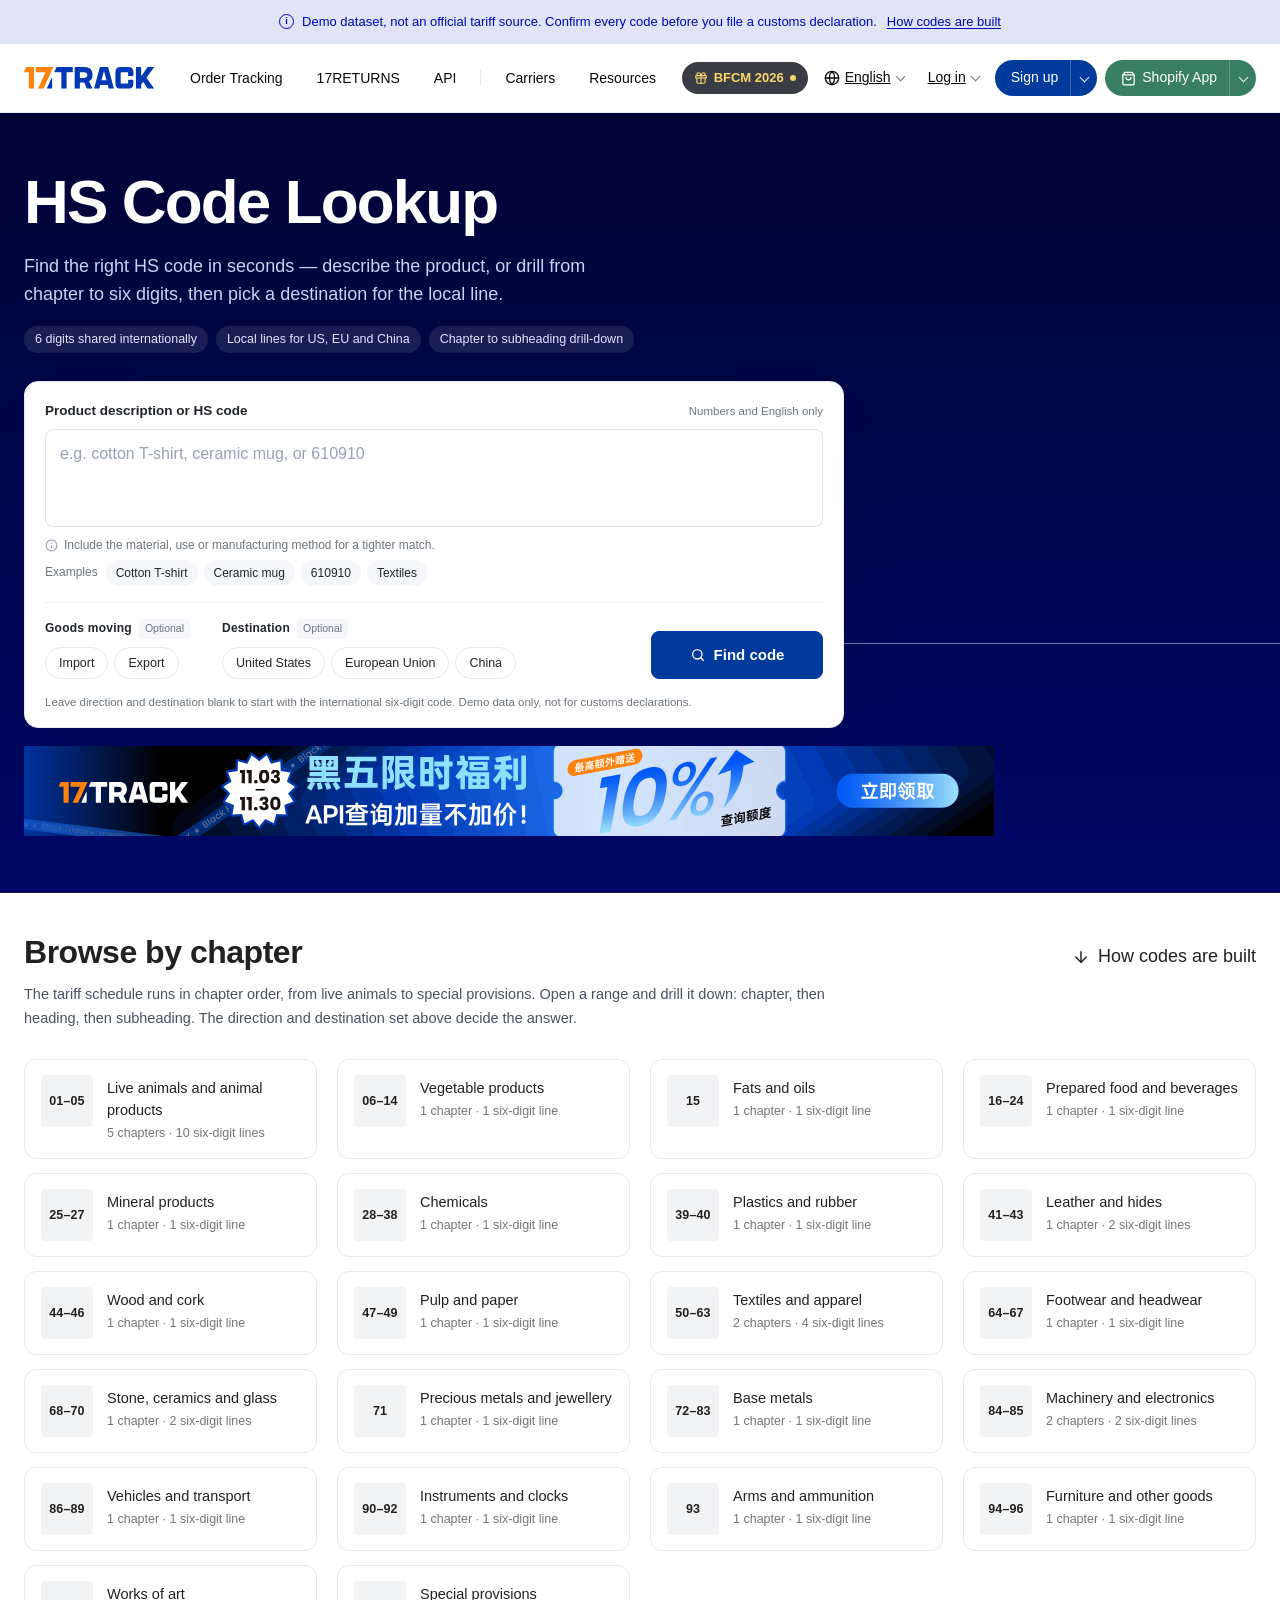
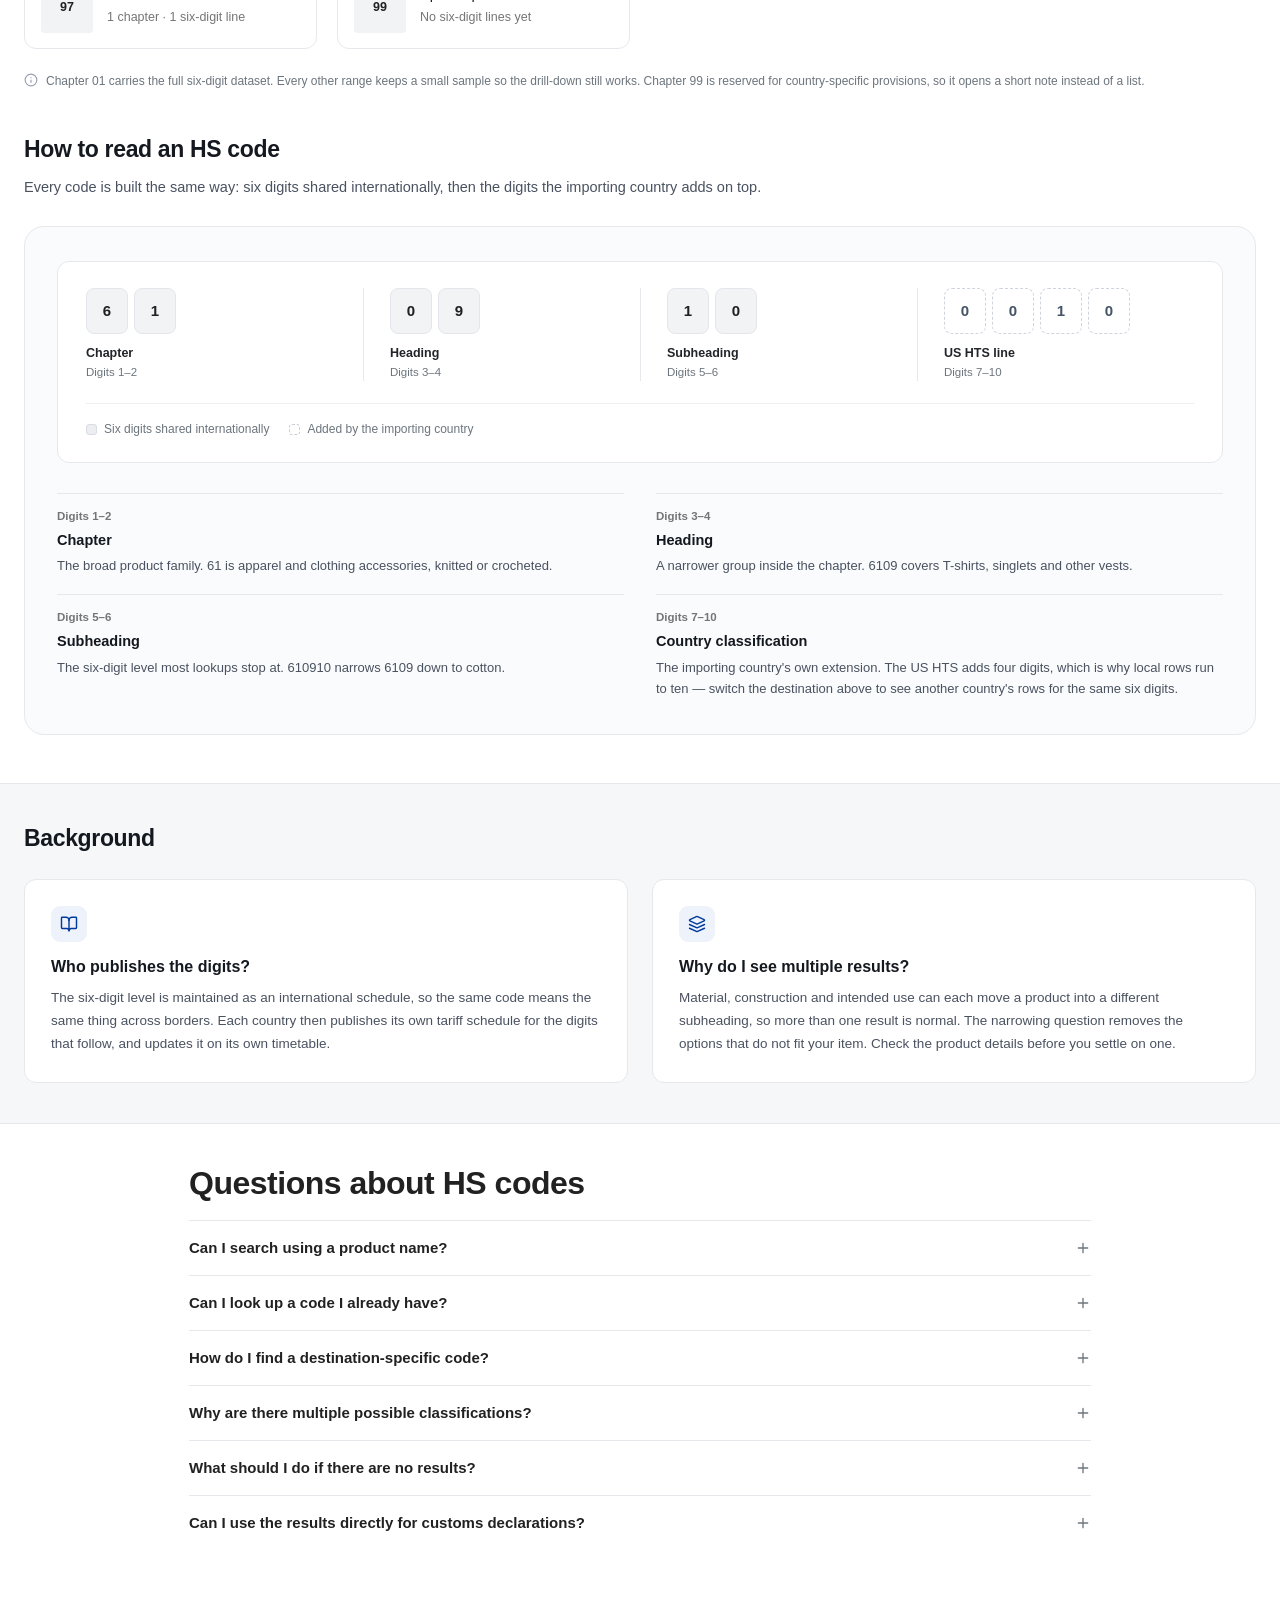
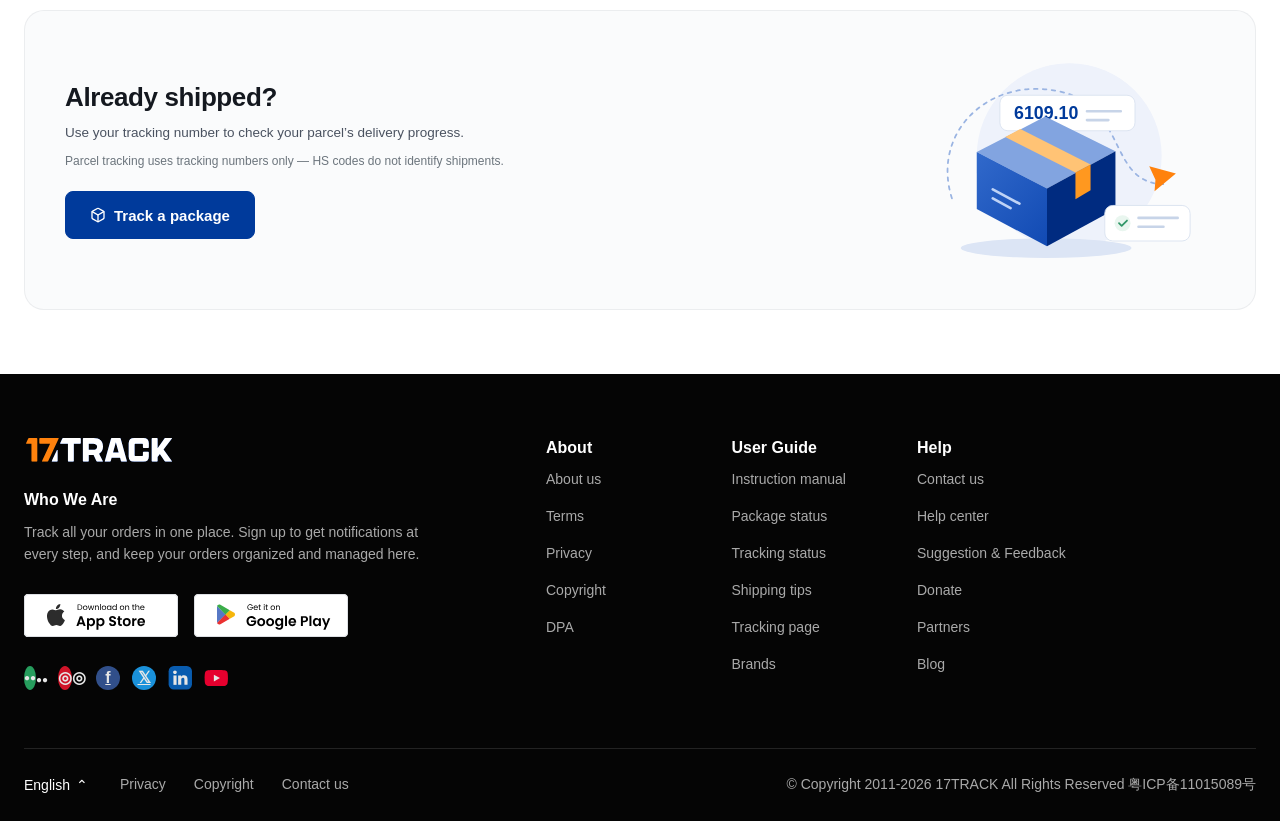
==== commit 448ff17b: "Fix mobile layout: anatomy rows, field head, phone menu The anatomy strip stacked digits above their" ====
--- a/index.html
+++ b/index.html
@@ -126,21 +126,23 @@
           <svg width="18" height="18" viewBox="0 0 24 24" fill="none" stroke="currentColor" stroke-width="2" aria-hidden="true"><path d="M4 7h16M4 12h16M4 17h16" stroke-linecap="round"/></svg>
         </summary>
         <div class="menu-panel">
-          <a href="https://www.17track.net/en/order-tracking">Order Tracking</a>
-          <a href="https://www.17track.net/en/returns">17RETURNS</a>
-          <a href="https://www.17track.net/en/api">API</a>
-          <a href="https://www.17track.net/en/carriers">Carriers</a>
-          <a href="https://www.17track.net/en/widget">Tracking Widget</a>
-          <a href="https://api.17track.net/en/doc" target="_blank" rel="noreferrer">API Document</a>
-          <a href="https://help.17track.net/hc/en-us" target="_blank" rel="noreferrer">Help center</a>
-          <a href="https://www.17track.net/en/app">17TRACK Mobile App</a>
-          <a href="index.html">HS Code Lookup</a>
-          <a href="https://www.17track.net/en/zipcode">ZIP Code</a>
-          <span class="sep" aria-hidden="true"></span>
-          <a href="https://www.17track.net/en">Language: English</a>
-          <a href="https://www.17track.net/en">Log in</a>
-          <a class="menu-cta" href="https://www.17track.net/en">Sign up</a>
-          <a class="menu-cta" href="https://apps.shopify.com/17track" style="background:#377e62">Shopify App</a>
+          <div class="menu-panel-inner">
+            <a href="https://www.17track.net/en/order-tracking">Order Tracking</a>
+            <a href="https://www.17track.net/en/returns">17RETURNS</a>
+            <a href="https://www.17track.net/en/api">API</a>
+            <a href="https://www.17track.net/en/carriers">Carriers</a>
+            <a href="https://www.17track.net/en/widget">Tracking Widget</a>
+            <a href="https://api.17track.net/en/doc" target="_blank" rel="noreferrer">API Document</a>
+            <a href="https://help.17track.net/hc/en-us" target="_blank" rel="noreferrer">Help center</a>
+            <a href="https://www.17track.net/en/app">17TRACK Mobile App</a>
+            <a href="index.html">HS Code Lookup</a>
+            <a href="https://www.17track.net/en/zipcode">ZIP Code</a>
+            <span class="sep" aria-hidden="true"></span>
+            <a href="https://www.17track.net/en">Language: English</a>
+            <a href="https://www.17track.net/en">Log in</a>
+            <a class="menu-cta" href="https://www.17track.net/en">Sign up</a>
+            <a class="menu-cta" href="https://apps.shopify.com/17track" style="background:#377e62">Shopify App</a>
+          </div>
         </div>
       </details>
     </div>
@@ -507,6 +509,42 @@
 <script>
 (function () {
   "use strict";
+  // The phone menu holds fourteen links. On a short screen it used to run past
+  // the bottom of the window with nothing to scroll, so the last buttons could
+  // never be tapped. Measure the real space under the header and cap the list.
+  var menu = document.querySelector(".head-actions details.menu");
+  if (!menu) return;
+  var panel = menu.querySelector(".menu-panel");
+  var inner = menu.querySelector(".menu-panel-inner");
+
+  function fitMenu() {
+    if (!panel || !inner) return;
+    if (!menu.open) {
+      inner.style.maxHeight = "";
+      return;
+    }
+    var top = panel.getBoundingClientRect().top;
+    // The panel adds 8px padding on each side plus 1px borders, so the list
+    // gets what is left after those and a small gap from the window edge.
+    var chrome = 18 + 12;
+    var avail = Math.max(180, Math.round(window.innerHeight - top - chrome));
+    inner.style.maxHeight = avail + "px";
+    inner.scrollTop = 0;
+  }
+
+  menu.addEventListener("toggle", fitMenu);
+  window.addEventListener("resize", fitMenu);
+  document.addEventListener("keydown", function (event) {
+    if (event.key === "Escape") menu.open = false;
+  });
+  document.addEventListener("pointerdown", function (event) {
+    if (menu.open && !menu.contains(event.target)) menu.open = false;
+  });
+})();
+</script>
+<script>
+(function () {
+  "use strict";
   document.querySelectorAll(".faq details").forEach(function (item) {
     var summary = item.querySelector("summary");
     var animation;
--- a/assets/hs.css
+++ b/assets/hs.css
@@ -11,6 +11,18 @@
   max-height:calc(100dvh - 140px);
   overflow-y:auto;
   overscroll-behavior:contain;
+}
+
+/* ===== Mobile menu =====
+   Same problem as the mega panel: fourteen links make a ~700px panel, so on a
+   667px-tall phone the Sign up and Shopify buttons fell off the bottom with no
+   way to reach them. Give the list its own scroll inside a capped panel. */
+.menu-panel{max-height:calc(100dvh - 96px);overflow:hidden;padding:8px}
+.menu-panel-inner{
+  display:flex;flex-direction:column;gap:0;
+  max-height:calc(100dvh - 112px);
+  overflow-y:auto;overscroll-behavior:contain;
+  -webkit-overflow-scrolling:touch;
 }
 
 /* ===== Hero ===== */
@@ -104,6 +116,12 @@
 }
 .hs-field-head label{font-size:13.5px;font-weight:600;color:var(--ink-2)}
 .hs-field-head span{font-size:11.5px;color:var(--muted);white-space:nowrap}
+/* On phones the hint is too wide to sit beside the label: the label ends up
+   squeezed onto three lines. Stack them instead. */
+@media (max-width:599px){
+  .hs-field-head{flex-direction:column;align-items:flex-start;gap:3px}
+  .hs-field-head span{white-space:normal;font-size:11px}
+}
 .hs-textarea{
   display:block;width:100%;min-height:92px;max-height:176px;resize:none;
   padding:12px 14px;border:1px solid #dfe3ea;border-radius:8px;
@@ -655,9 +673,24 @@
   .hs-anat-row .hs-group:nth-child(n+3){padding-top:22px;border-top:1px solid var(--line-soft)}
 }
 @media (max-width:559px){
+  /* One group per row, digits beside the caption instead of stacked above it.
+     Stacking left the right half of every row empty and stretched ten digits
+     down the screen. */
   .hs-anat-row{grid-template-columns:minmax(0,1fr);gap:0}
-  .hs-anat-row .hs-group{padding:18px 0;border-left:0;border-top:1px solid var(--line-soft)}
+  .hs-anat-row .hs-group{
+    flex-direction:row;flex-wrap:wrap;align-items:center;gap:14px;row-gap:9px;
+    padding:14px 0;border-left:0;border-top:1px solid var(--line-soft);
+  }
   .hs-anat-row .hs-group:first-child{padding-top:0;border-top:0}
+  .hs-anat-row .hs-group:nth-child(n+3){padding-top:14px}
+  .hs-anat-row .hs-group:last-child{padding-bottom:0}
+  .hs-anat-row .hs-group-digits{flex:0 0 auto;gap:5px}
+  /* The caption needs about 84px to keep "US HTS line" on one line. Below that
+     it drops to its own full-width row instead of breaking mid-phrase. */
+  .hs-anat-row .hs-group-cap{flex:1 1 84px;min-width:0;justify-content:center}
+  .hs-digit{width:clamp(29px,7.8vw,36px);height:clamp(35px,9.2vw,42px);font-size:13.5px}
+  .hs-strip{padding:20px 18px 18px}
+  .hs-anat-legend{margin-top:16px;padding-top:14px;gap:6px 16px}
 }
 .hs-anatomy-notes{
   display:grid;grid-template-columns:repeat(2,minmax(0,1fr));
@@ -772,7 +805,6 @@
 @media (max-width:559px){
   .hs-hero-inner{padding-top:36px;padding-bottom:36px}
   .hs-hero h1{font-size:28px;line-height:1.12}
-  .hs-digit{width:36px;height:42px;font-size:14px}
   .hs-tool .hs-chips{display:flex;flex-wrap:wrap;gap:8px}
   .hs-tool .hs-chip{width:auto;padding:0 13px;white-space:nowrap}
   .hs-refine .hs-chips{display:grid;grid-template-columns:repeat(auto-fit,minmax(130px,1fr));gap:8px}
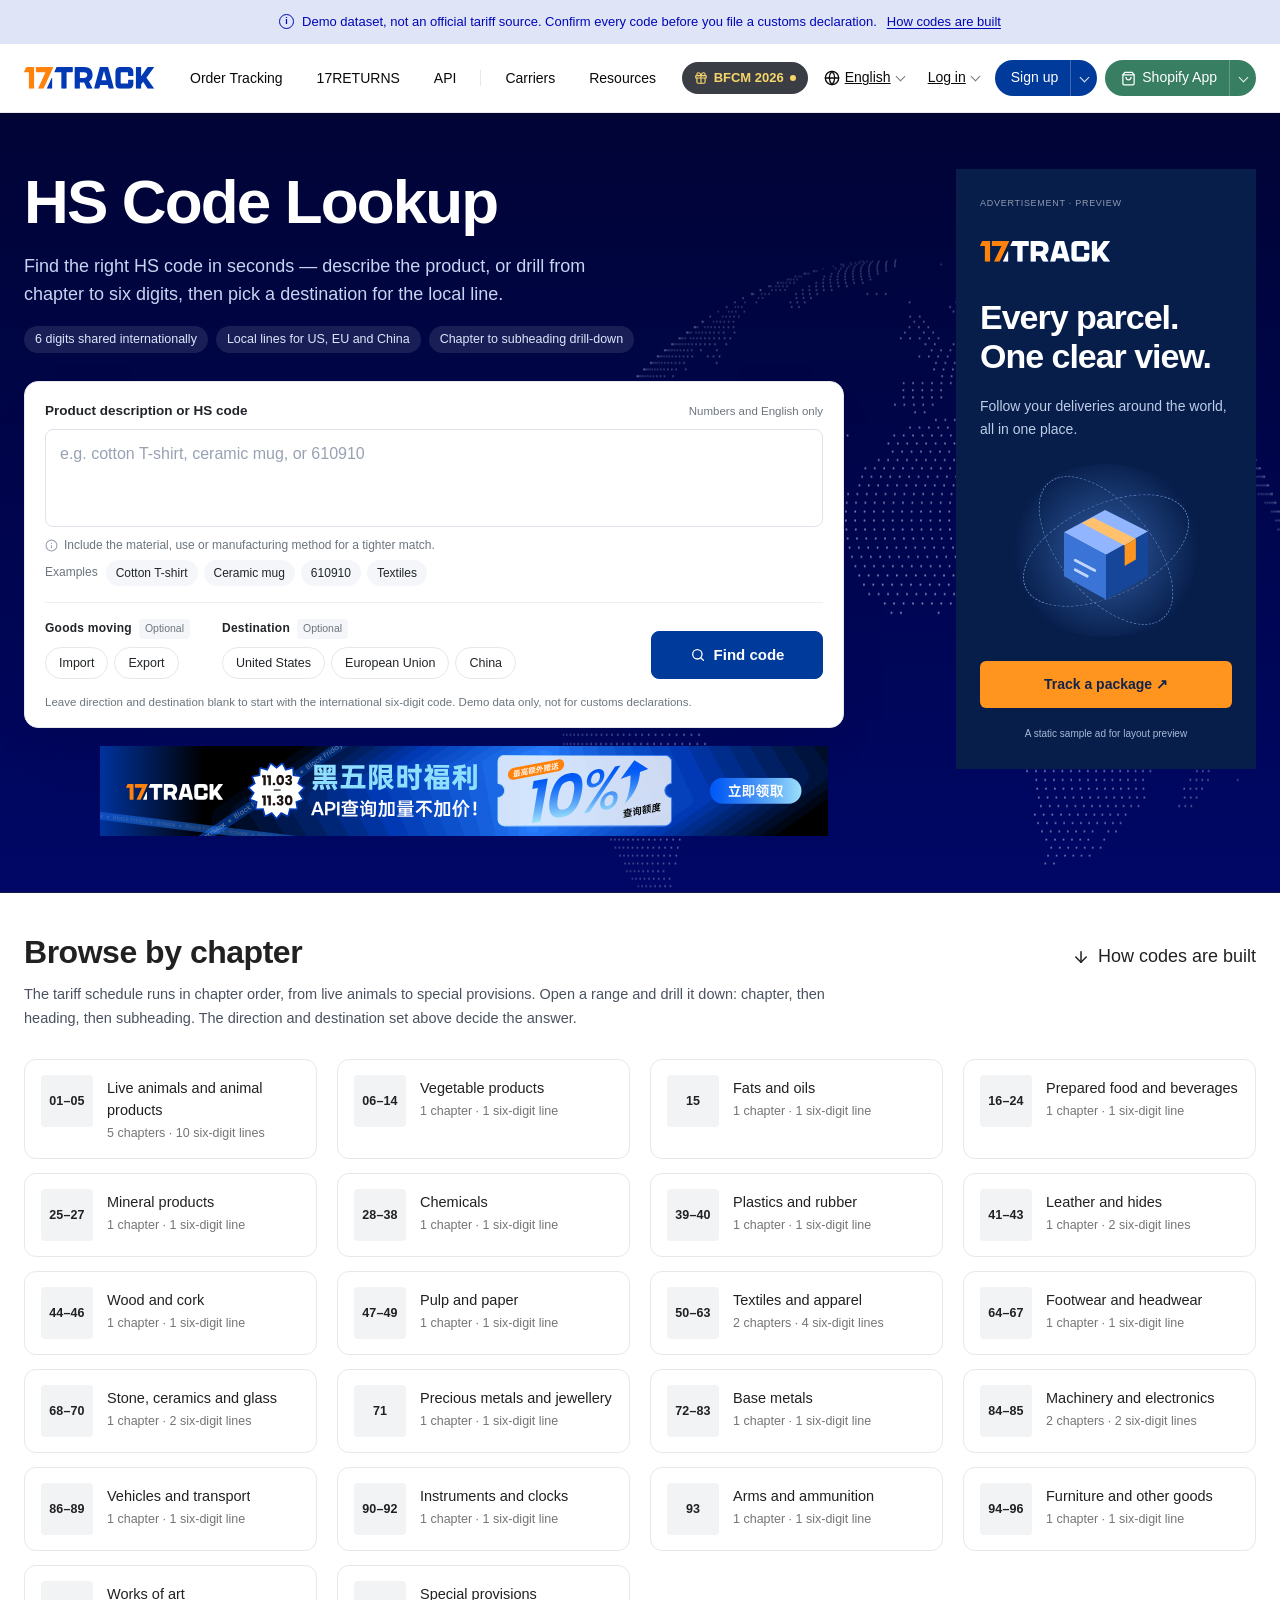
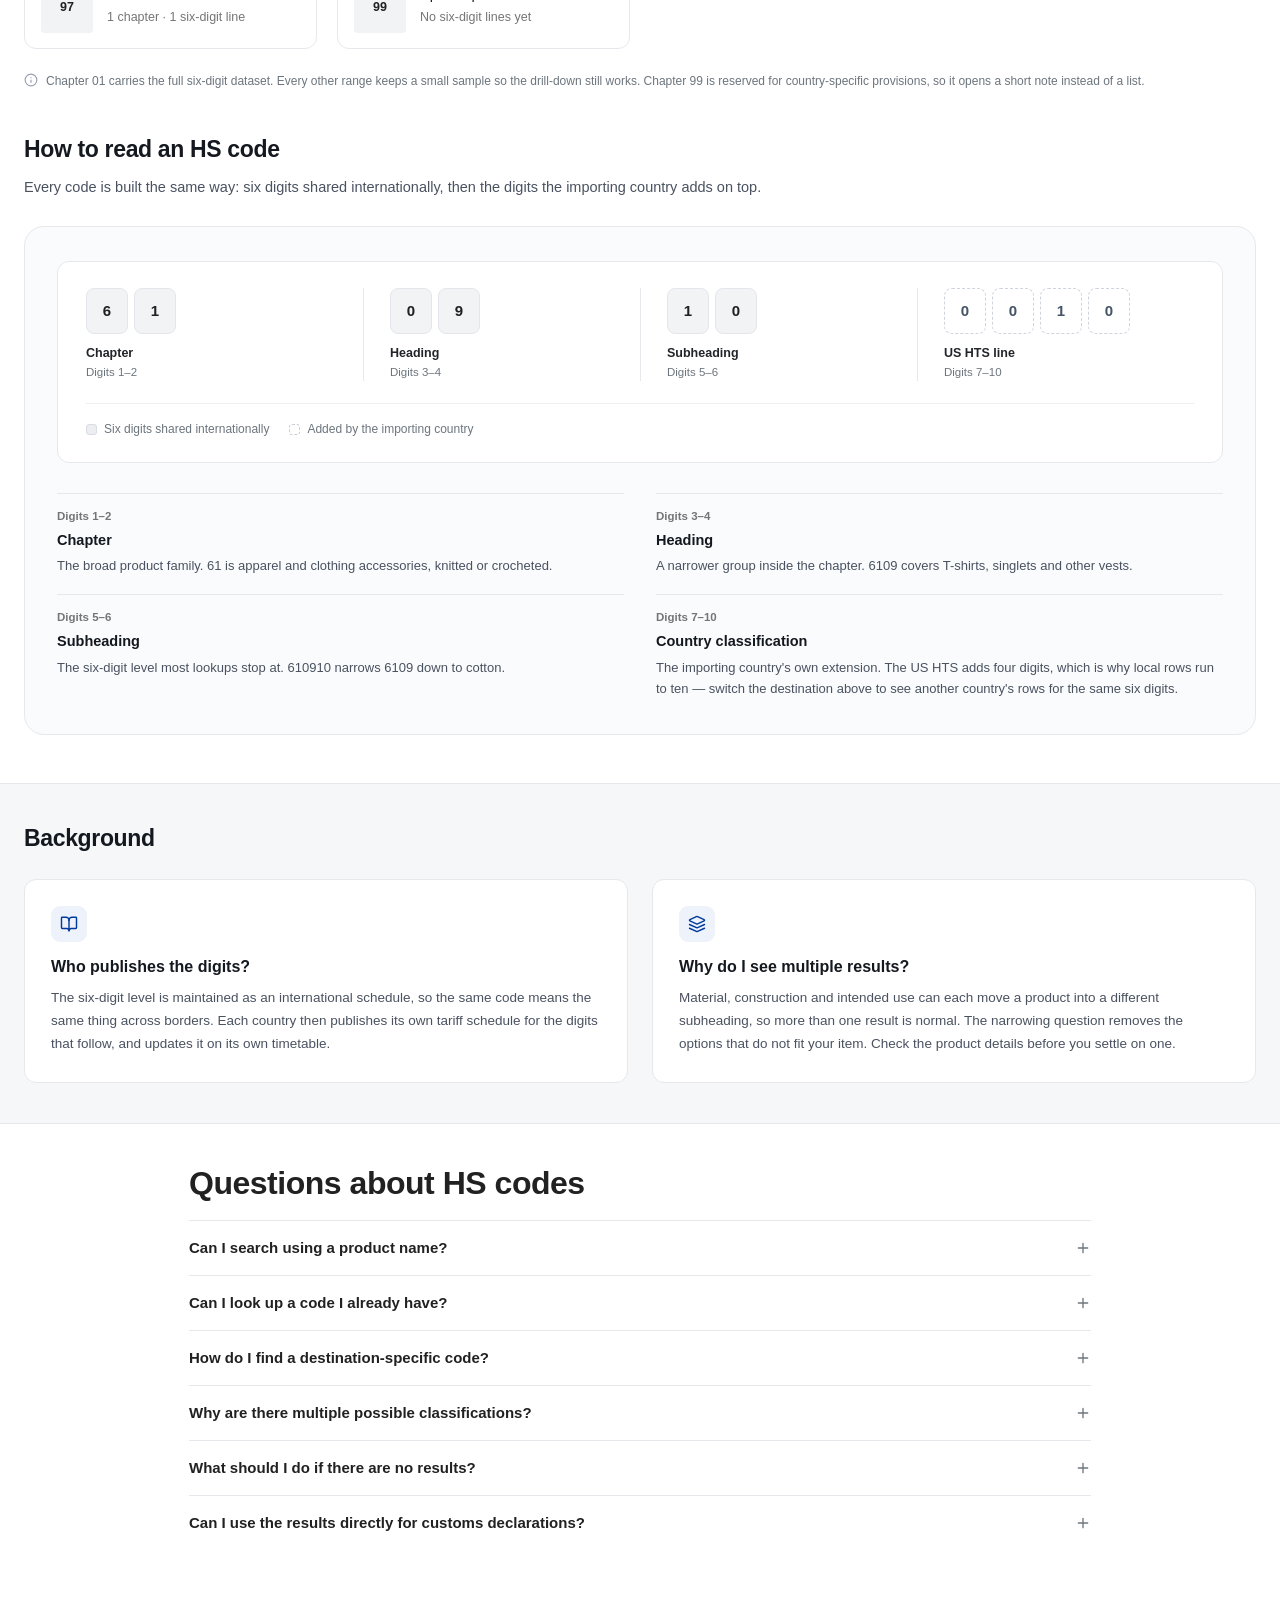
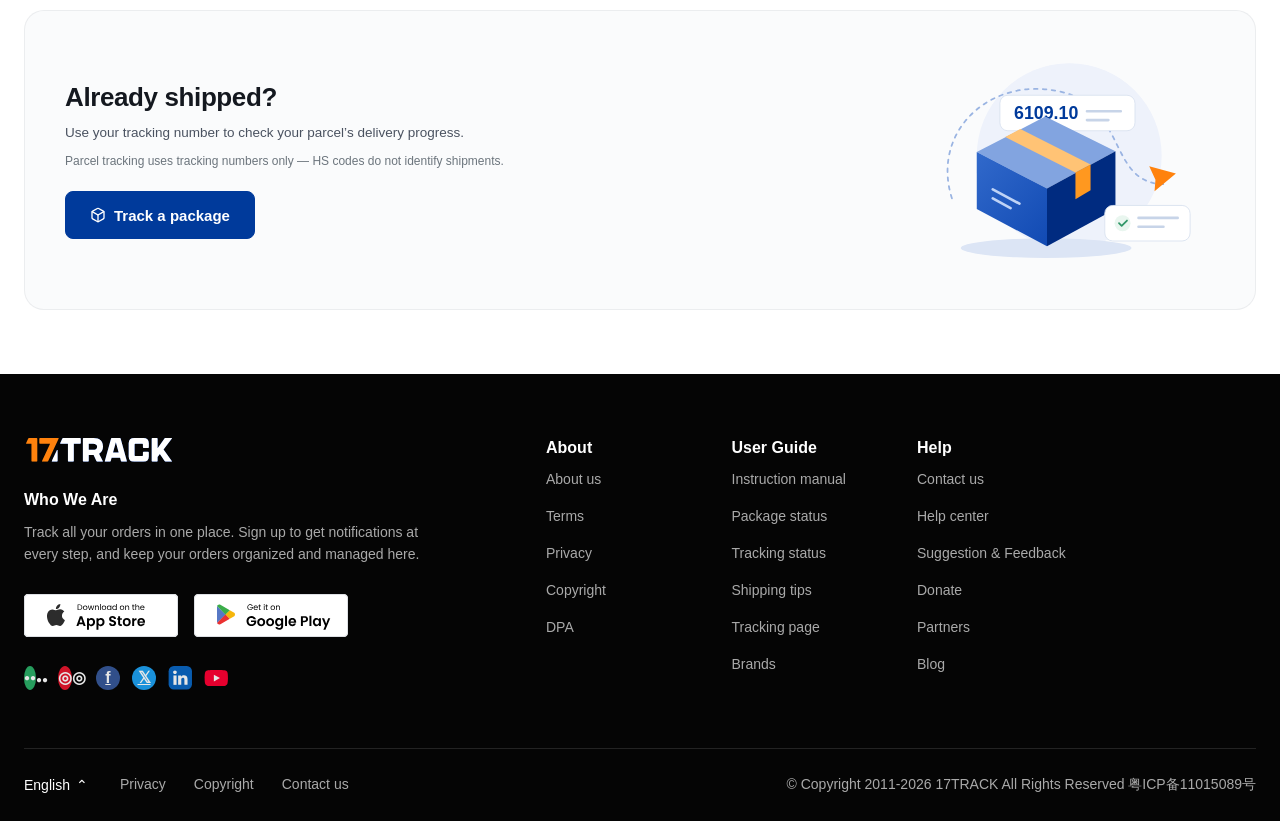
==== commit c6a90737: "Add rail ad to the hero The hero was a single column, so the 300x600 rail ad from the ZIP Code page " ====
--- a/index.html
+++ b/index.html
@@ -153,80 +153,92 @@
   <!-- ============================================================ Hero + lookup -->
   <section class="hs-hero" aria-labelledby="page-title">
     <div class="shell hs-hero-inner">
-      <h1 id="page-title">HS Code <span class="title-break">Lookup</span></h1>
-      <p class="hs-lede">Find the right HS code in seconds — describe the product, or drill from chapter to six digits, then pick a destination for the local line.</p>
-      <div class="hs-meta">
-        <span>6 digits shared internationally</span>
-        <span>Local lines for US, EU and China</span>
-        <span>Chapter to subheading drill-down</span>
-      </div>
-
-      <div class="hs-tool">
-        <form id="search-form" novalidate>
-          <div class="hs-field-head">
-            <label for="query">Product description or HS code</label>
-            <span>Numbers and English only</span>
-          </div>
-          <textarea
-            id="query"
-            class="hs-textarea"
-            rows="3"
-            placeholder="e.g. cotton T-shirt, ceramic mug, or 610910"
-            aria-describedby="query-hint query-error"
-            aria-invalid="false"
-          ></textarea>
-          <div class="hs-tool-meta">
-            <p class="hs-hint" id="query-hint">
+      <div class="hs-hero-copy">
+        <h1 id="page-title">HS Code <span class="title-break">Lookup</span></h1>
+        <p class="hs-lede">Find the right HS code in seconds — describe the product, or drill from chapter to six digits, then pick a destination for the local line.</p>
+        <div class="hs-meta">
+          <span>6 digits shared internationally</span>
+          <span>Local lines for US, EU and China</span>
+          <span>Chapter to subheading drill-down</span>
+        </div>
+
+        <div class="hs-tool">
+          <form id="search-form" novalidate>
+            <div class="hs-field-head">
+              <label for="query">Product description or HS code</label>
+              <span>Numbers and English only</span>
+            </div>
+            <textarea
+              id="query"
+              class="hs-textarea"
+              rows="3"
+              placeholder="e.g. cotton T-shirt, ceramic mug, or 610910"
+              aria-describedby="query-hint query-error"
+              aria-invalid="false"
+            ></textarea>
+            <div class="hs-tool-meta">
+              <p class="hs-hint" id="query-hint">
+                <svg viewBox="0 0 24 24" fill="none" stroke="currentColor" stroke-width="2" stroke-linecap="round" stroke-linejoin="round" aria-hidden="true"><circle cx="12" cy="12" r="10"/><path d="M12 16v-4"/><path d="M12 8h.01"/></svg>
+                <span>Include the material, use or manufacturing method for a tighter match.</span>
+              </p>
+              <div class="hs-examples">
+                <span>Examples</span>
+                <button type="button" data-example="Cotton T-shirt">Cotton T-shirt</button>
+                <button type="button" data-example="Ceramic mug">Ceramic mug</button>
+                <button type="button" data-example="610910">610910</button>
+                <button type="button" data-example="Textiles">Textiles</button>
+              </div>
+            </div>
+            <p class="hs-error" id="query-error" hidden role="alert">
               <svg viewBox="0 0 24 24" fill="none" stroke="currentColor" stroke-width="2" stroke-linecap="round" stroke-linejoin="round" aria-hidden="true"><circle cx="12" cy="12" r="10"/><path d="M12 16v-4"/><path d="M12 8h.01"/></svg>
-              <span>Include the material, use or manufacturing method for a tighter match.</span>
+              <span id="query-error-text"></span>
             </p>
-            <div class="hs-examples">
-              <span>Examples</span>
-              <button type="button" data-example="Cotton T-shirt">Cotton T-shirt</button>
-              <button type="button" data-example="Ceramic mug">Ceramic mug</button>
-              <button type="button" data-example="610910">610910</button>
-              <button type="button" data-example="Textiles">Textiles</button>
-            </div>
-          </div>
-          <p class="hs-error" id="query-error" hidden role="alert">
-            <svg viewBox="0 0 24 24" fill="none" stroke="currentColor" stroke-width="2" stroke-linecap="round" stroke-linejoin="round" aria-hidden="true"><circle cx="12" cy="12" r="10"/><path d="M12 16v-4"/><path d="M12 8h.01"/></svg>
-            <span id="query-error-text"></span>
-          </p>
-
-          <div class="hs-tool-bottom">
-            <div class="hs-opt-row">
-              <div class="hs-opt">
-                <span class="hs-label" id="ctx-title">Goods moving <span class="hs-pill-soft">Optional</span></span>
-                <div class="hs-chips" role="group" aria-labelledby="ctx-title">
-                  <button class="hs-chip" type="button" data-move="import" aria-pressed="false">Import</button>
-                  <button class="hs-chip" type="button" data-move="export" aria-pressed="false">Export</button>
+
+            <div class="hs-tool-bottom">
+              <div class="hs-opt-row">
+                <div class="hs-opt">
+                  <span class="hs-label" id="ctx-title">Goods moving <span class="hs-pill-soft">Optional</span></span>
+                  <div class="hs-chips" role="group" aria-labelledby="ctx-title">
+                    <button class="hs-chip" type="button" data-move="import" aria-pressed="false">Import</button>
+                    <button class="hs-chip" type="button" data-move="export" aria-pressed="false">Export</button>
+                  </div>
+                </div>
+                <div class="hs-opt">
+                  <span class="hs-label" id="ctx-dest">Destination <span class="hs-pill-soft">Optional</span></span>
+                  <div class="hs-chips" role="group" aria-labelledby="ctx-dest">
+                    <button class="hs-chip" type="button" data-market="US" aria-pressed="false">United States</button>
+                    <button class="hs-chip" type="button" data-market="EU" aria-pressed="false">European Union</button>
+                    <button class="hs-chip" type="button" data-market="CN" aria-pressed="false">China</button>
+                  </div>
                 </div>
               </div>
-              <div class="hs-opt">
-                <span class="hs-label" id="ctx-dest">Destination <span class="hs-pill-soft">Optional</span></span>
-                <div class="hs-chips" role="group" aria-labelledby="ctx-dest">
-                  <button class="hs-chip" type="button" data-market="US" aria-pressed="false">United States</button>
-                  <button class="hs-chip" type="button" data-market="EU" aria-pressed="false">European Union</button>
-                  <button class="hs-chip" type="button" data-market="CN" aria-pressed="false">China</button>
-                </div>
+              <div class="hs-action">
+                <button class="btn btn-primary btn-lg" type="submit" id="submit-btn">
+                  <svg viewBox="0 0 24 24" fill="none" stroke="currentColor" stroke-width="2" stroke-linecap="round" stroke-linejoin="round" aria-hidden="true"><circle cx="11" cy="11" r="7"/><path d="M20 20l-4.3-4.3"/></svg>
+                  <span>Find code</span>
+                </button>
               </div>
-            </div>
-            <div class="hs-action">
-              <button class="btn btn-primary btn-lg" type="submit" id="submit-btn">
-                <svg viewBox="0 0 24 24" fill="none" stroke="currentColor" stroke-width="2" stroke-linecap="round" stroke-linejoin="round" aria-hidden="true"><circle cx="11" cy="11" r="7"/><path d="M20 20l-4.3-4.3"/></svg>
-                <span>Find code</span>
-              </button>
-            </div>
-            <p class="hs-fine" id="dest-hint-text">Leave direction and destination blank to start with the international six-digit code. Demo data only, not for customs declarations.</p>
-          </div>
-        </form>
+              <p class="hs-fine" id="dest-hint-text">Leave direction and destination blank to start with the international six-digit code. Demo data only, not for customs declarations.</p>
+            </div>
+          </form>
+        </div>
+
+        <div class="hs-ad">
+          <aside class="banner-ad" aria-label="Advertisement: 17TRACK homepage promotion">
+            <a href="https://www.17track.net/zh-cn/activity/bfcm-api" target="_blank" rel="noreferrer sponsored"><img src="assets/ads/homepage-banner.svg" width="728" height="90" alt="17TRACK Black Friday API promotion"></a>
+          </aside>
+        </div>
       </div>
 
-      <div class="hs-ad">
-        <aside class="banner-ad" aria-label="Advertisement: 17TRACK homepage promotion">
-          <a href="https://www.17track.net/zh-cn/activity/bfcm-api" target="_blank" rel="noreferrer sponsored"><img src="assets/ads/homepage-banner.svg" width="728" height="90" alt="17TRACK Black Friday API promotion"></a>
-        </aside>
-      </div>
+      <aside class="hero-ad" aria-label="Advertisement: sample 17TRACK tracking promotion">
+        <span class="ad-label">Advertisement · Preview</span>
+        <img class="ad-brand" src="assets/footer/logo-footer.svg" width="130" height="22" alt="17TRACK">
+        <h2>Every parcel.<br>One clear view.</h2>
+        <p>Follow your deliveries around the world, all in one place.</p>
+        <div class="ad-orbit" aria-hidden="true"><svg viewBox="0 0 120 120" fill="none"><path d="m15 40 44-24 46 23-45 25-45-24Z" fill="#91b6ff"/><path d="m15 40 45 24v48L15 87V40Z" fill="#3974d6"/><path d="m60 64 45-25v48l-45 25V64Z" fill="#164699"/><path d="m34 30 46 24 12-7-46-23-12 6Z" fill="#ffc16e"/><path d="m80 54 12-7v22l-12 7V54Z" fill="#ff941f"/><path d="m27 70 21 11m-21-1 13 7" stroke="#c1d6ff" stroke-width="3" stroke-linecap="round"/></svg></div>
+        <a class="ad-action" href="https://www.17track.net/en">Track a package ↗</a>
+        <span class="ad-caption">A static sample ad for layout preview</span>
+      </aside>
     </div>
     <canvas class="zip-globe" id="zip-globe" aria-hidden="true"></canvas>
   </section>
--- a/assets/hs.css
+++ b/assets/hs.css
@@ -35,7 +35,10 @@
   position:relative;z-index:2;box-sizing:border-box;
   width:min(100%,1440px);margin:0 auto;
   padding-top:56px;padding-bottom:56px;
-}
+  display:grid;grid-template-columns:minmax(0,1fr) 300px;
+  align-items:start;gap:clamp(28px,4vw,56px);
+}
+.hs-hero-copy{min-width:0;position:relative;z-index:2}
 .hs-hero .zip-globe{top:-16%;right:max(-40px,calc((100% - 1680px)/2))}
 .hs-hero h1{
   max-width:900px;margin:0 0 18px;color:#fff;
@@ -761,6 +764,8 @@
   .hs-hero h1{font-size:46px;max-width:none}
 }
 @media (max-width:1023px){
+  .hs-hero-inner{grid-template-columns:minmax(0,1fr);gap:32px}
+  .hs-hero .hero-ad{display:none}
   .hs-hero .zip-globe{top:-26%;right:-22vw;width:106vw;height:180%;opacity:.5}
   .hs-hero h1{font-size:40px}
   .hs-lede{font-size:16.5px;line-height:26px}
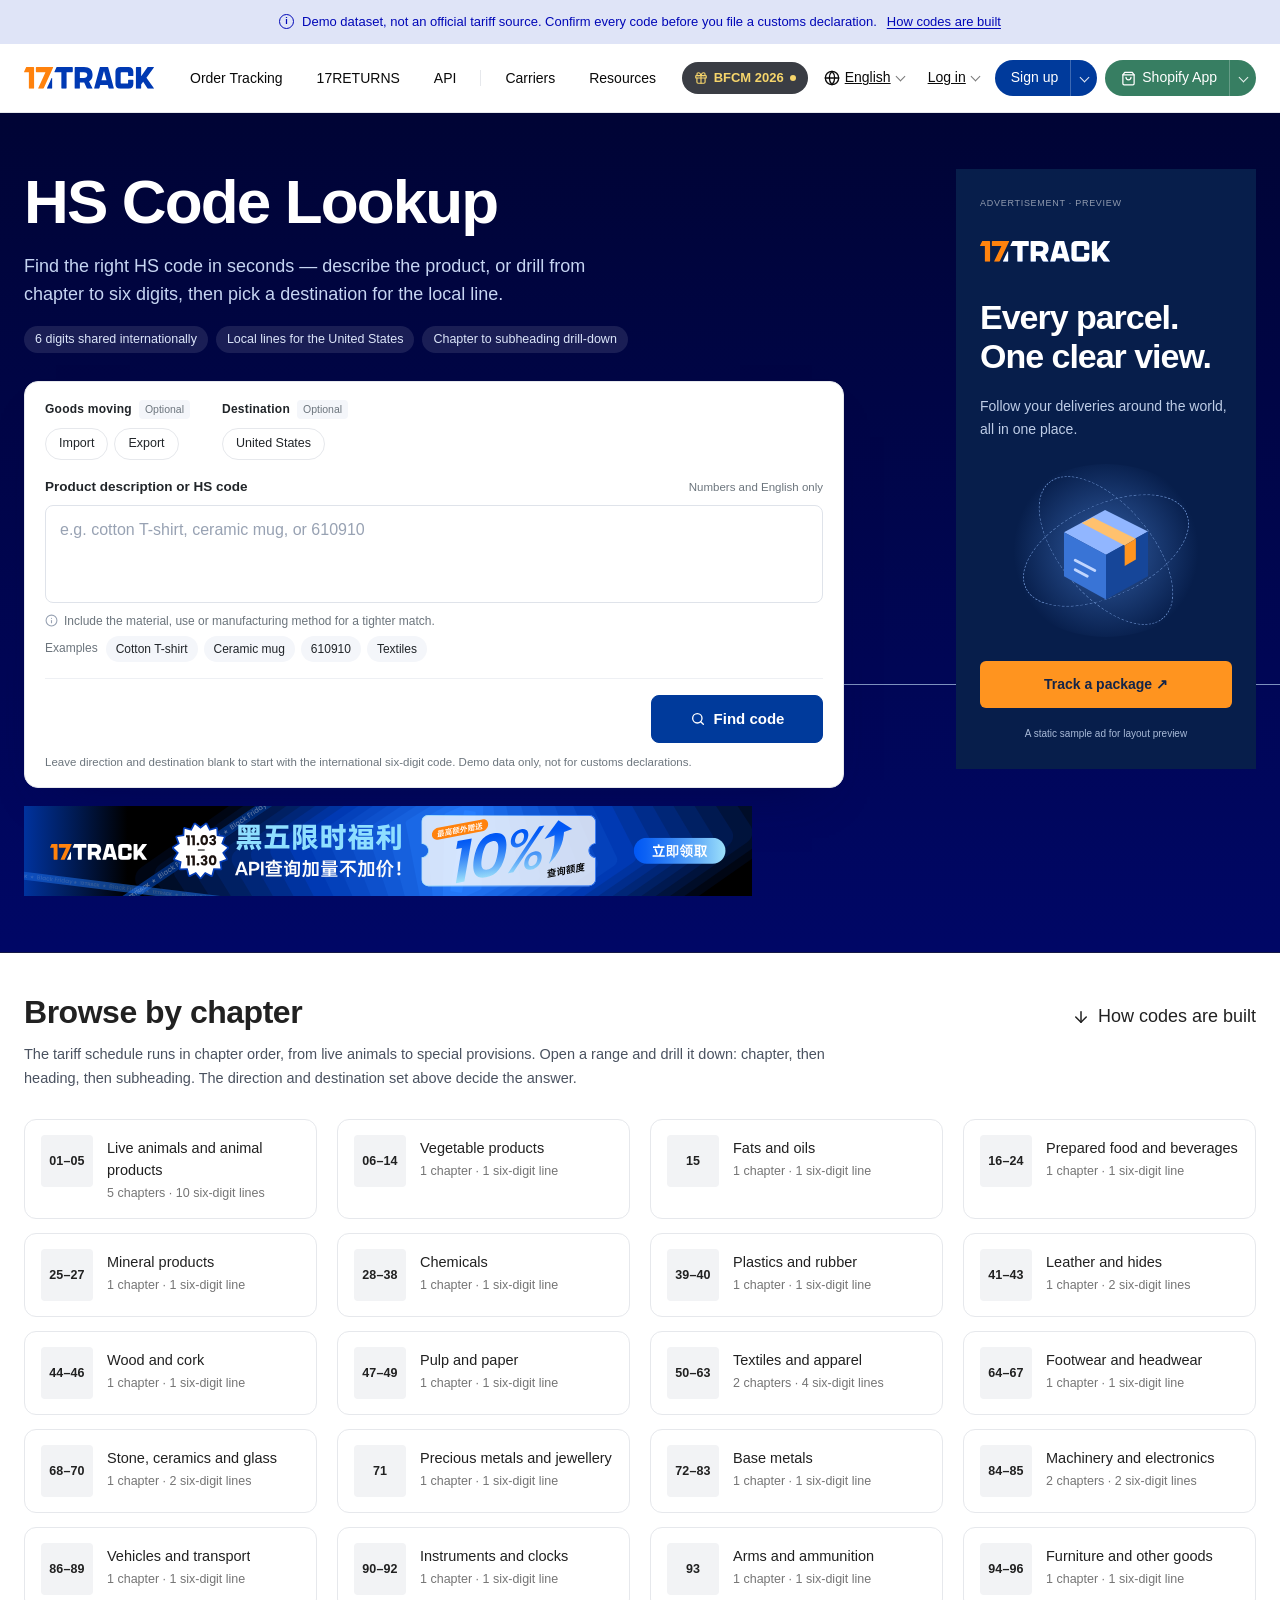
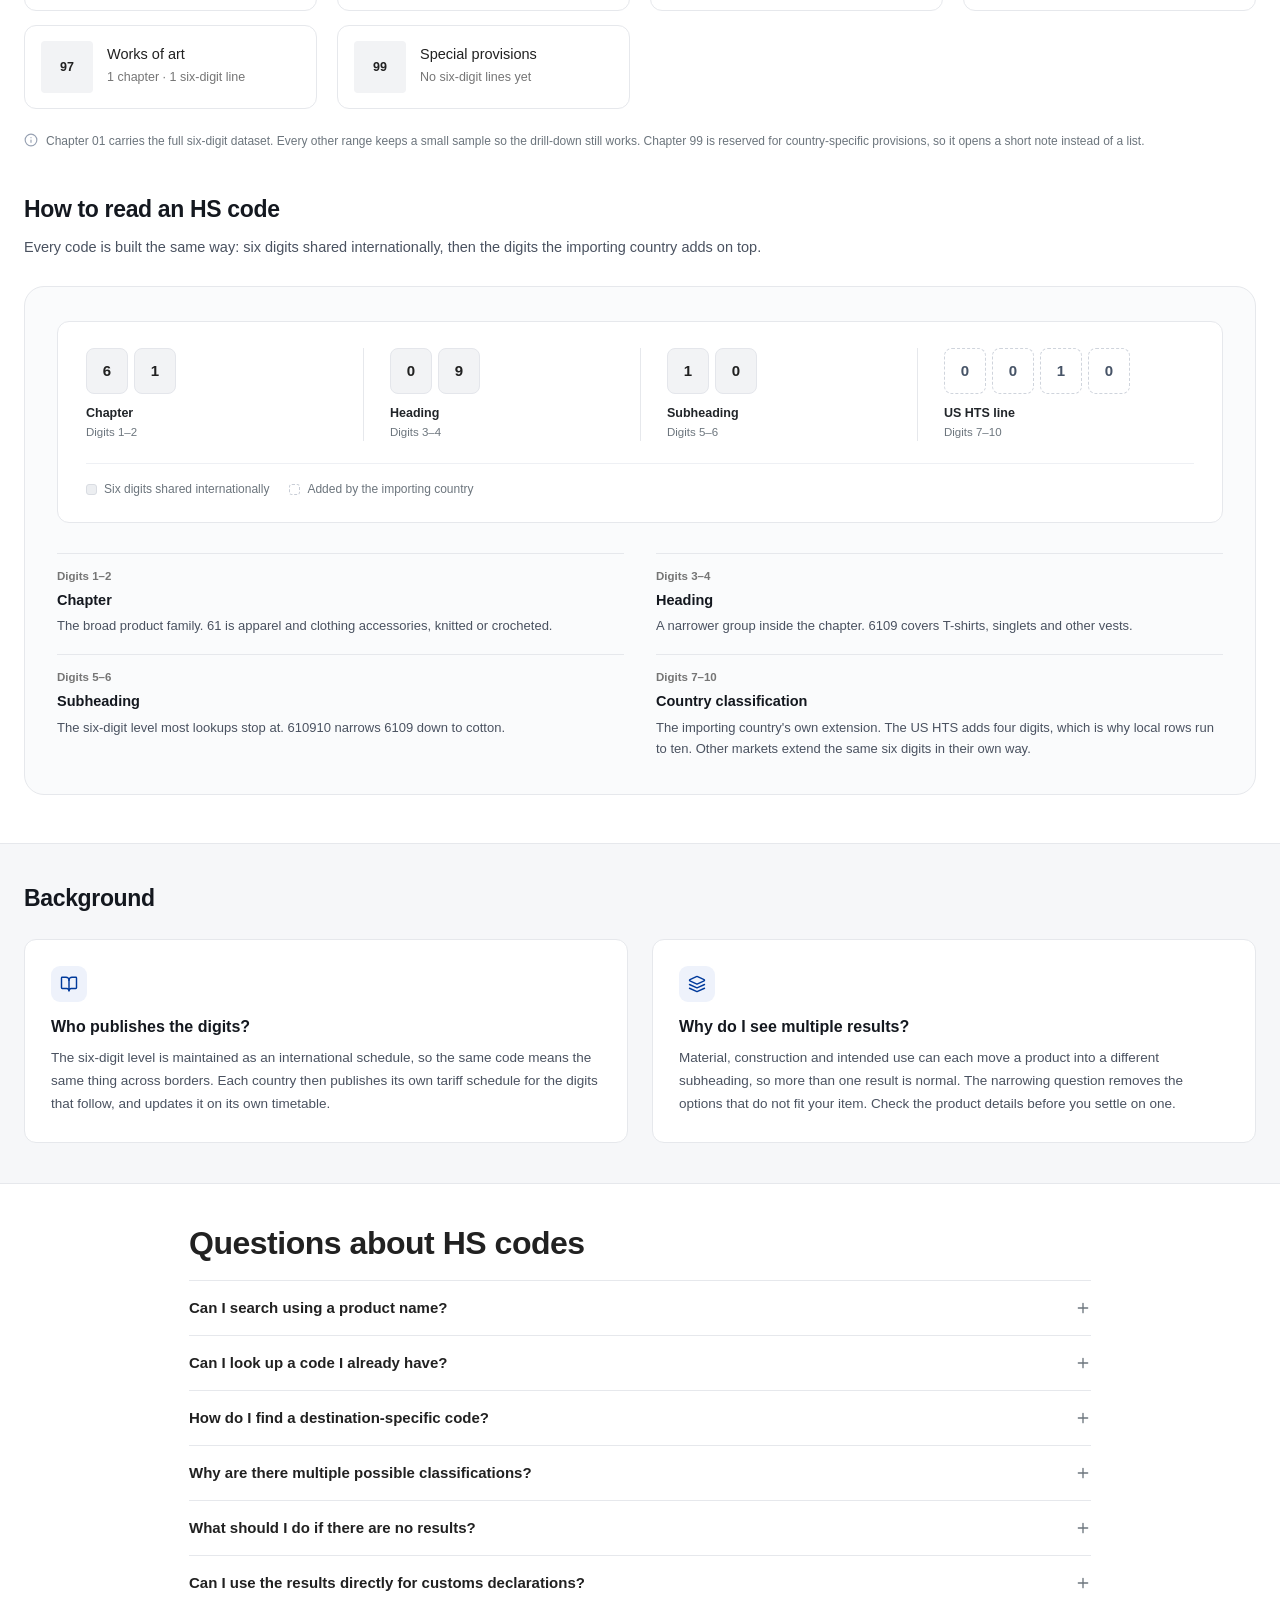
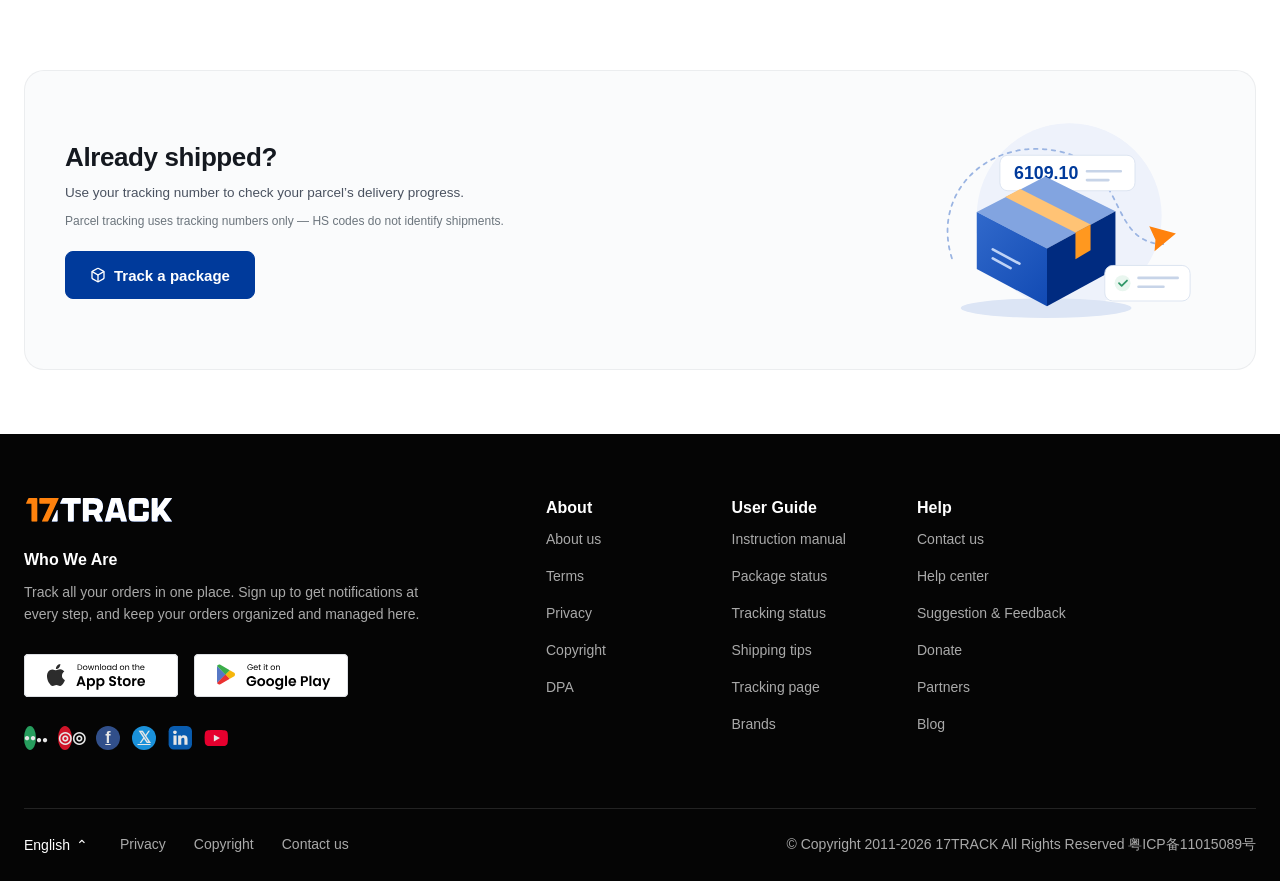
==== commit d1896136: "Refine lookup form, drop EU/China, add heading dropdowns - Move the movement and destination chips a" ====
--- a/index.html
+++ b/index.html
@@ -86,7 +86,7 @@
               <div class="nav-mega-shot nav-mega-hs" aria-hidden="true">
                 <div class="nshot-code"><span class="nshot-seg">6109</span><span class="nshot-seg nshot-seg-rest">10</span><span class="nshot-seg nshot-seg-local">0010</span></div>
                 <p class="nshot-label">T-shirts, singlets and other vests — cotton, knitted</p>
-                <div class="nshot-rows"><span>US HTS</span><span>EU TARIC</span><span>China</span></div>
+                <div class="nshot-rows"><span>US HTS</span></div>
               </div>
               <p>Describe the product or drill from chapter to six digits, then pick a destination to see the local tariff line and duty rate.</p>
               <a class="nav-mega-more" href="index.html">View more<svg viewBox="0 0 24 24" fill="none" stroke="currentColor" stroke-width="2" stroke-linecap="round" stroke-linejoin="round" aria-hidden="true"><path d="M5 12h14"/><path d="m12 5 7 7-7 7"/></svg></a>
@@ -158,12 +158,27 @@
         <p class="hs-lede">Find the right HS code in seconds — describe the product, or drill from chapter to six digits, then pick a destination for the local line.</p>
         <div class="hs-meta">
           <span>6 digits shared internationally</span>
-          <span>Local lines for US, EU and China</span>
+          <span>Local lines for the United States</span>
           <span>Chapter to subheading drill-down</span>
         </div>
 
         <div class="hs-tool">
           <form id="search-form" novalidate>
+            <div class="hs-opt-row">
+              <div class="hs-opt">
+                <span class="hs-label" id="ctx-title">Goods moving <span class="hs-pill-soft">Optional</span></span>
+                <div class="hs-chips" role="group" aria-labelledby="ctx-title">
+                  <button class="hs-chip" type="button" data-move="import" aria-pressed="false">Import</button>
+                  <button class="hs-chip" type="button" data-move="export" aria-pressed="false">Export</button>
+                </div>
+              </div>
+              <div class="hs-opt">
+                <span class="hs-label" id="ctx-dest">Destination <span class="hs-pill-soft">Optional</span></span>
+                <div class="hs-chips" role="group" aria-labelledby="ctx-dest">
+                  <button class="hs-chip" type="button" data-market="US" aria-pressed="false">United States</button>
+                </div>
+              </div>
+            </div>
             <div class="hs-field-head">
               <label for="query">Product description or HS code</label>
               <span>Numbers and English only</span>
@@ -195,23 +210,6 @@
             </p>
 
             <div class="hs-tool-bottom">
-              <div class="hs-opt-row">
-                <div class="hs-opt">
-                  <span class="hs-label" id="ctx-title">Goods moving <span class="hs-pill-soft">Optional</span></span>
-                  <div class="hs-chips" role="group" aria-labelledby="ctx-title">
-                    <button class="hs-chip" type="button" data-move="import" aria-pressed="false">Import</button>
-                    <button class="hs-chip" type="button" data-move="export" aria-pressed="false">Export</button>
-                  </div>
-                </div>
-                <div class="hs-opt">
-                  <span class="hs-label" id="ctx-dest">Destination <span class="hs-pill-soft">Optional</span></span>
-                  <div class="hs-chips" role="group" aria-labelledby="ctx-dest">
-                    <button class="hs-chip" type="button" data-market="US" aria-pressed="false">United States</button>
-                    <button class="hs-chip" type="button" data-market="EU" aria-pressed="false">European Union</button>
-                    <button class="hs-chip" type="button" data-market="CN" aria-pressed="false">China</button>
-                  </div>
-                </div>
-              </div>
               <div class="hs-action">
                 <button class="btn btn-primary btn-lg" type="submit" id="submit-btn">
                   <svg viewBox="0 0 24 24" fill="none" stroke="currentColor" stroke-width="2" stroke-linecap="round" stroke-linejoin="round" aria-hidden="true"><circle cx="11" cy="11" r="7"/><path d="M20 20l-4.3-4.3"/></svg>
@@ -326,7 +324,7 @@
         <div class="hs-anatomy-note">
           <span>Digits 7–10</span>
           <h3>Country classification</h3>
-          <p>The importing country's own extension. The US HTS adds four digits, which is why local rows run to ten — switch the destination above to see another country's rows for the same six digits.</p>
+          <p>The importing country's own extension. The US HTS adds four digits, which is why local rows run to ten. Other markets extend the same six digits in their own way.</p>
         </div>
       </div>
     </div>
--- a/assets/hs.css
+++ b/assets/hs.css
@@ -65,23 +65,19 @@
   width:100%;max-width:970px;margin-top:18px;
 }
 .banner-ad{
-  width:320px;height:50px;margin:0 auto;
+  width:320px;max-width:100%;height:50px;margin:0 auto;
   overflow:hidden;background:#091a47;border:0;
 }
 .banner-ad a,.banner-ad img{display:block;width:100%;height:100%}
 .banner-ad img{object-fit:contain}
-@container (min-width:468px){.banner-ad{width:468px;height:60px}}
+/* From 468px up the slot is wider than the banner, so the banner shares the
+   lookup card's left edge instead of floating in the middle of it. Only the
+   smallest 320 x 50 slot stays centered, where the card is barely wider. */
+@container (min-width:468px){.banner-ad{width:468px;height:60px;margin-left:0;margin-right:auto}}
 @container (min-width:728px){.banner-ad{width:728px;height:90px}.banner-ad img{object-fit:cover}}
-/* At 970 the slot is wider than the 820px lookup card, so centering would push
-   it out of line: drop the auto margins and share the card's left edge. */
-@container (min-width:970px){.banner-ad{width:970px;height:90px;margin-left:0;margin-right:auto}.banner-ad img{object-fit:cover}}
-/* Under 374px the card is narrower than the smallest 320 x 50 slot. Slide the
-   slot left so it stays centered and never runs past the page padding. */
-@media (max-width:374px){
-  .banner-ad{margin-left:calc((100% - 320px) / 2);margin-right:0}
-}
+@container (min-width:970px){.banner-ad{width:970px;height:90px}.banner-ad img{object-fit:cover}}
 /* While the 970 slot does not fit, match the lookup card's 820px box so the
-   centered banner lines up with the card instead of the wider shell. */
+   banner lines up with the card instead of the wider shell. */
 @media (max-width:1017px){
   .hs-ad{max-width:820px}
 }
@@ -100,17 +96,16 @@
   gap:6px 20px;margin-top:9px;
 }
 .hs-tool-bottom{
-  display:grid;
-  grid-template-columns:minmax(0,1fr) 172px;
-  gap:14px 24px;align-items:end;
+  display:flex;flex-wrap:wrap;flex-direction:column;
+  gap:10px;
   margin-top:16px;padding-top:16px;border-top:1px solid var(--line-soft);
 }
-.hs-opt-row{display:flex;flex-wrap:wrap;gap:14px 32px;align-items:flex-start}
+.hs-opt-row{display:flex;flex-wrap:wrap;gap:14px 32px;align-items:flex-start;margin-bottom:16px}
 .hs-opt{min-width:0}
-.hs-action{min-width:0}
+.hs-action{align-self:flex-end;width:172px;min-width:0}
 .hs-action .btn{width:100%}
 .hs-fine{
-  grid-column:1 / -1;margin:0;
+  margin:0;
   font-size:11.5px;line-height:1.6;color:var(--muted);
 }
 .hs-field-head{
@@ -304,6 +299,8 @@
 }
 .hs-refine h3{margin:0 0 4px;font-size:15px;font-weight:600;color:var(--ink)}
 .hs-refine .sub{font-size:13px;line-height:1.6;color:var(--muted)}
+.hs-refine .sub a{color:var(--brand);font-weight:600;text-decoration:underline;text-underline-offset:2px}
+.hs-refine .sub a:hover{color:var(--brand-hover)}
 .hs-refine-q{margin:14px 0 10px;font-size:13.5px;font-weight:600;color:var(--ink-2)}
 .hs-refine-feedback{
   display:flex;align-items:flex-start;gap:8px;
@@ -537,14 +534,15 @@
 }
 /* Heading browse keeps its list inline as a second-column block. */
 .tree-row > .tree-menu{grid-column:2}
-/* Inside the chapter panel the three steps are a real dropdown: the option
-   list floats over the panel instead of pushing the next level down, so
-   chapter, heading and subheading stay visible while you pick. */
-.chapter-panel .tree-field{position:relative;min-width:0}
-.chapter-panel .tree-field:has(.tree-menu){z-index:40}
-.chapter-panel .tree-select svg{transition:transform .16s ease}
-.chapter-panel .tree-select[aria-expanded="true"] svg{transform:rotate(180deg)}
-.chapter-panel .tree-menu{
+/* Inside the chapter panel and the heading browse the steps are a real
+   dropdown: the option list floats over the panel instead of pushing the next
+   level down, so chapter, heading and subheading stay visible while you pick. */
+.chapter-panel .tree-field,.hs-tree .tree-field{position:relative;min-width:0}
+.chapter-panel .tree-field:has(.tree-menu),.hs-tree .tree-field:has(.tree-menu){z-index:40}
+.chapter-panel .tree-select svg,.hs-tree .tree-select svg{transition:transform .16s ease}
+.chapter-panel .tree-select[aria-expanded="true"] svg,
+.hs-tree .tree-select[aria-expanded="true"] svg{transform:rotate(180deg)}
+.chapter-panel .tree-menu,.hs-tree .tree-menu{
   position:absolute;z-index:40;left:0;right:0;top:calc(100% + 6px);
   max-height:min(340px,52vh);overflow-y:auto;overscroll-behavior:contain;
   padding:6px;gap:2px;
@@ -560,25 +558,25 @@
   from{opacity:0;transform:translateY(-6px) scale(.985)}
   to{opacity:1;transform:none}
 }
-.chapter-panel .tree-opt{
+.chapter-panel .tree-opt,.hs-tree .tree-opt{
   border:0;border-radius:6px;background:transparent;min-height:0;padding:9px 10px;
   font-size:13.5px;line-height:1.45;
   animation:tree-opt-in .2s ease both;
 }
 /* Stagger the rows so the panel unfolds top-down instead of popping. */
-.chapter-panel .tree-opt:nth-child(1){animation-delay:24ms}
-.chapter-panel .tree-opt:nth-child(2){animation-delay:36ms}
-.chapter-panel .tree-opt:nth-child(3){animation-delay:48ms}
-.chapter-panel .tree-opt:nth-child(4){animation-delay:60ms}
-.chapter-panel .tree-opt:nth-child(5){animation-delay:72ms}
-.chapter-panel .tree-opt:nth-child(n+6){animation-delay:84ms}
+.chapter-panel .tree-opt:nth-child(1),.hs-tree .tree-opt:nth-child(1){animation-delay:24ms}
+.chapter-panel .tree-opt:nth-child(2),.hs-tree .tree-opt:nth-child(2){animation-delay:36ms}
+.chapter-panel .tree-opt:nth-child(3),.hs-tree .tree-opt:nth-child(3){animation-delay:48ms}
+.chapter-panel .tree-opt:nth-child(4),.hs-tree .tree-opt:nth-child(4){animation-delay:60ms}
+.chapter-panel .tree-opt:nth-child(5),.hs-tree .tree-opt:nth-child(5){animation-delay:72ms}
+.chapter-panel .tree-opt:nth-child(n+6),.hs-tree .tree-opt:nth-child(n+6){animation-delay:84ms}
 @keyframes tree-opt-in{
   from{opacity:0;transform:translateY(-3px)}
   to{opacity:1;transform:none}
 }
 /* Exit runs before the panel re-renders, so the list fades out instead of
    vanishing when the menu closes. */
-.chapter-panel .tree-menu.is-leaving{
+.chapter-panel .tree-menu.is-leaving,.hs-tree .tree-menu.is-leaving{
   pointer-events:none;
   animation:tree-drop-out .12s ease-in both;
 }
@@ -586,10 +584,11 @@
   from{opacity:1;transform:none}
   to{opacity:0;transform:translateY(-4px) scale(.99)}
 }
-.chapter-panel .tree-opt:hover,.chapter-panel .tree-opt:focus-visible{
+.chapter-panel .tree-opt:hover,.chapter-panel .tree-opt:focus-visible,
+.hs-tree .tree-opt:hover,.hs-tree .tree-opt:focus-visible{
   background:var(--brand-wash);border:0;
 }
-.chapter-panel .tree-opt + .tree-opt{margin-top:0}
+.chapter-panel .tree-opt + .tree-opt,.hs-tree .tree-opt + .tree-opt{margin-top:0}
 .tree-opt{
   display:flex;align-items:flex-start;gap:10px;min-height:40px;
   padding:8px 11px;border:1px solid var(--line);border-radius:7px;
@@ -769,8 +768,8 @@
   .hs-hero .zip-globe{top:-26%;right:-22vw;width:106vw;height:180%;opacity:.5}
   .hs-hero h1{font-size:40px}
   .hs-lede{font-size:16.5px;line-height:26px}
-  .hs-tool-bottom{grid-template-columns:minmax(0,1fr);gap:20px}
-  .hs-action{margin-top:2px}
+  .hs-tool-bottom{gap:10px}
+  .hs-action{align-self:stretch;width:auto;margin-top:2px}
   .hs-cands{grid-template-columns:minmax(0,1fr)}
   .hs-chap-list{grid-template-columns:minmax(0,1fr)}
   .chapter-grid{grid-template-columns:repeat(2,minmax(0,1fr))}
@@ -797,7 +796,7 @@
   .tree-row{grid-template-columns:minmax(0,1fr);gap:6px}
   .tree-k{padding-top:0}
   .tree-menu{grid-column:1}
-  .chapter-panel .tree-menu{left:0;right:0}
+  .chapter-panel .tree-menu,.hs-tree .tree-menu{left:0;right:0}
 }
 @media (max-width:599px){
   .hs-results{padding-top:26px}
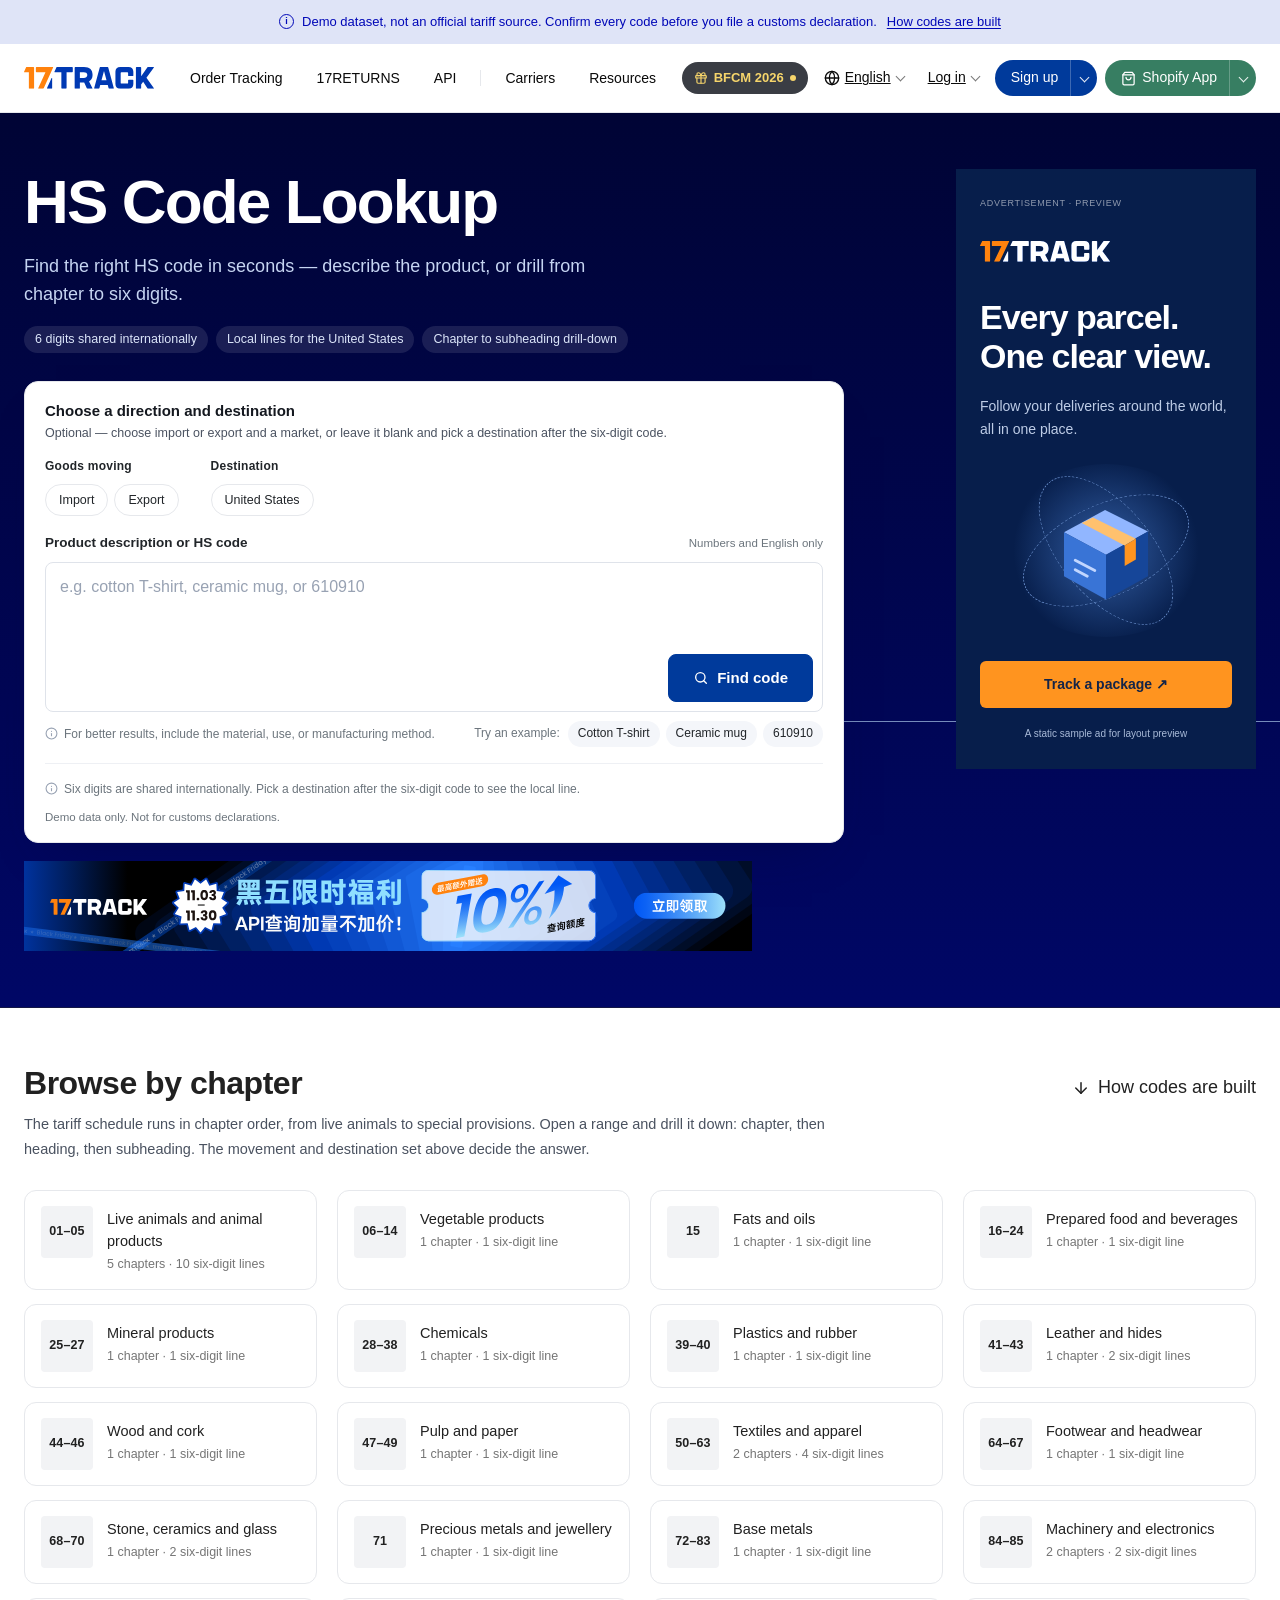
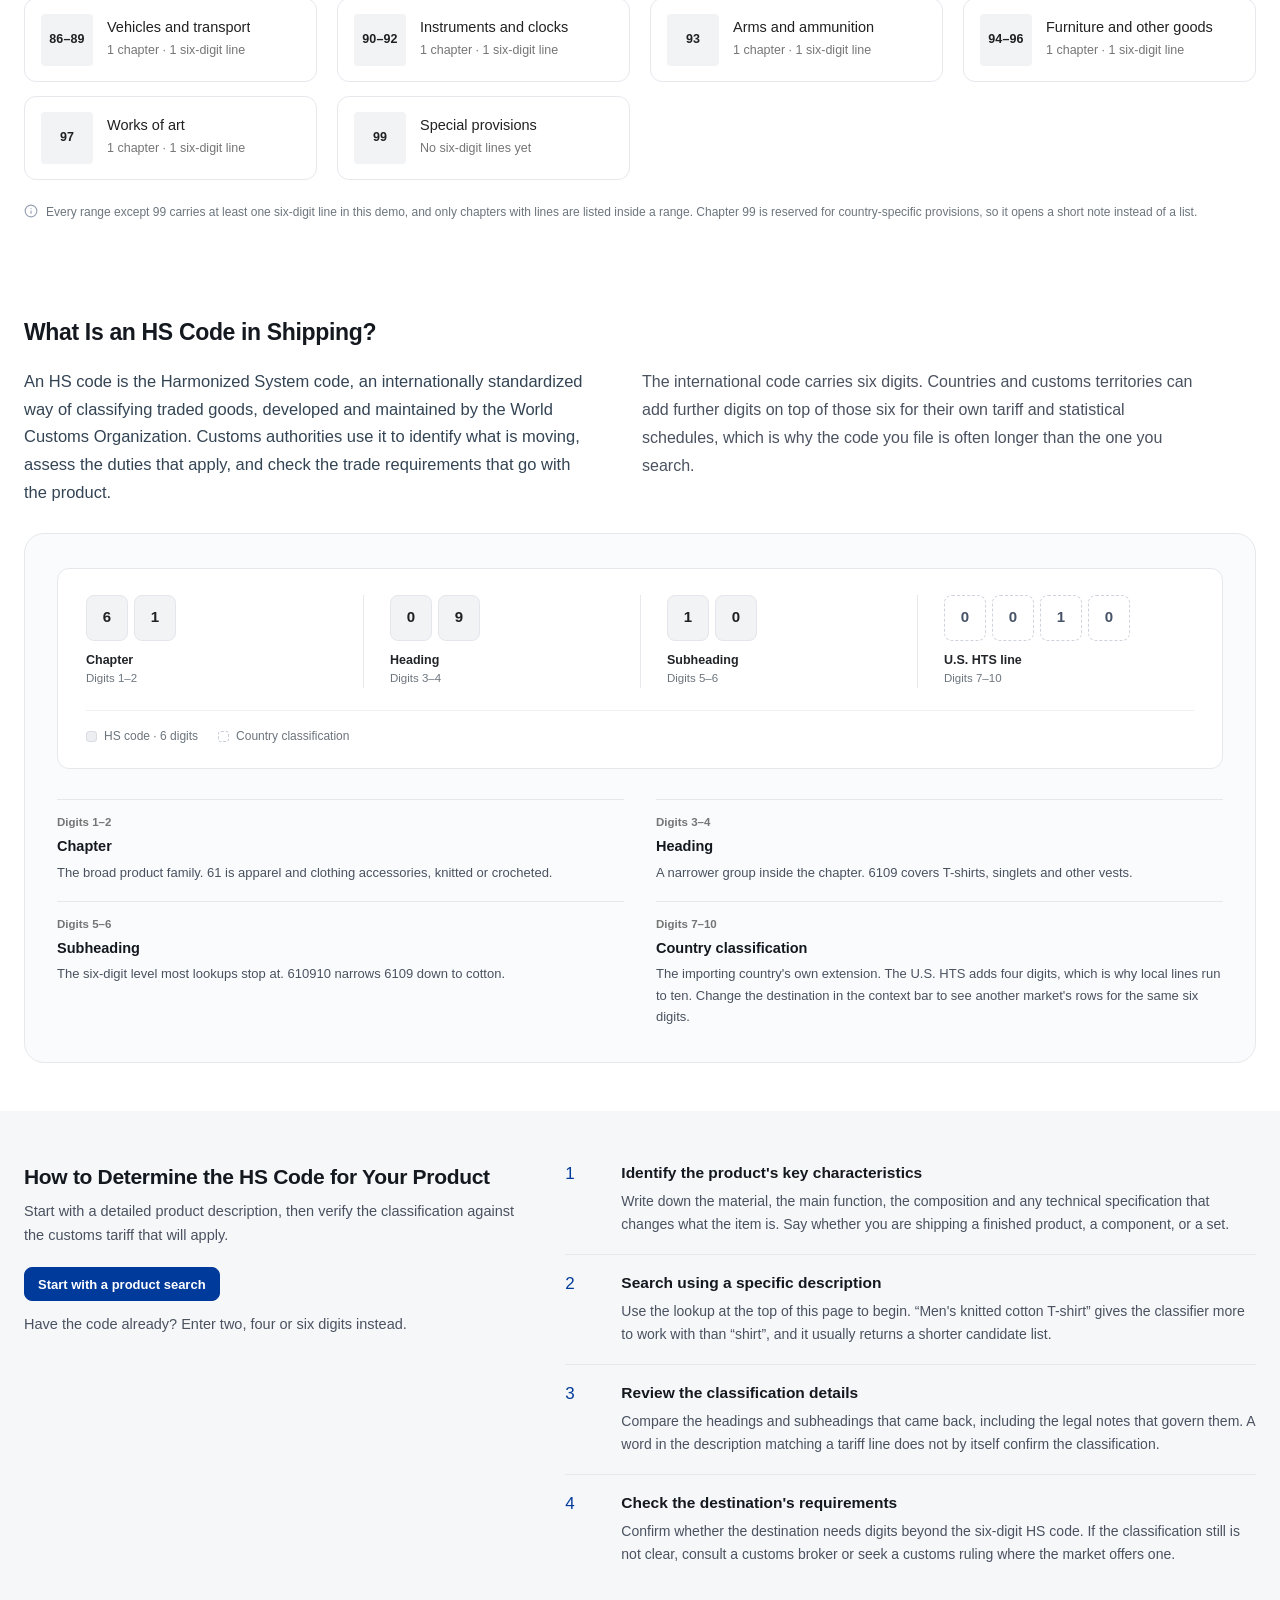
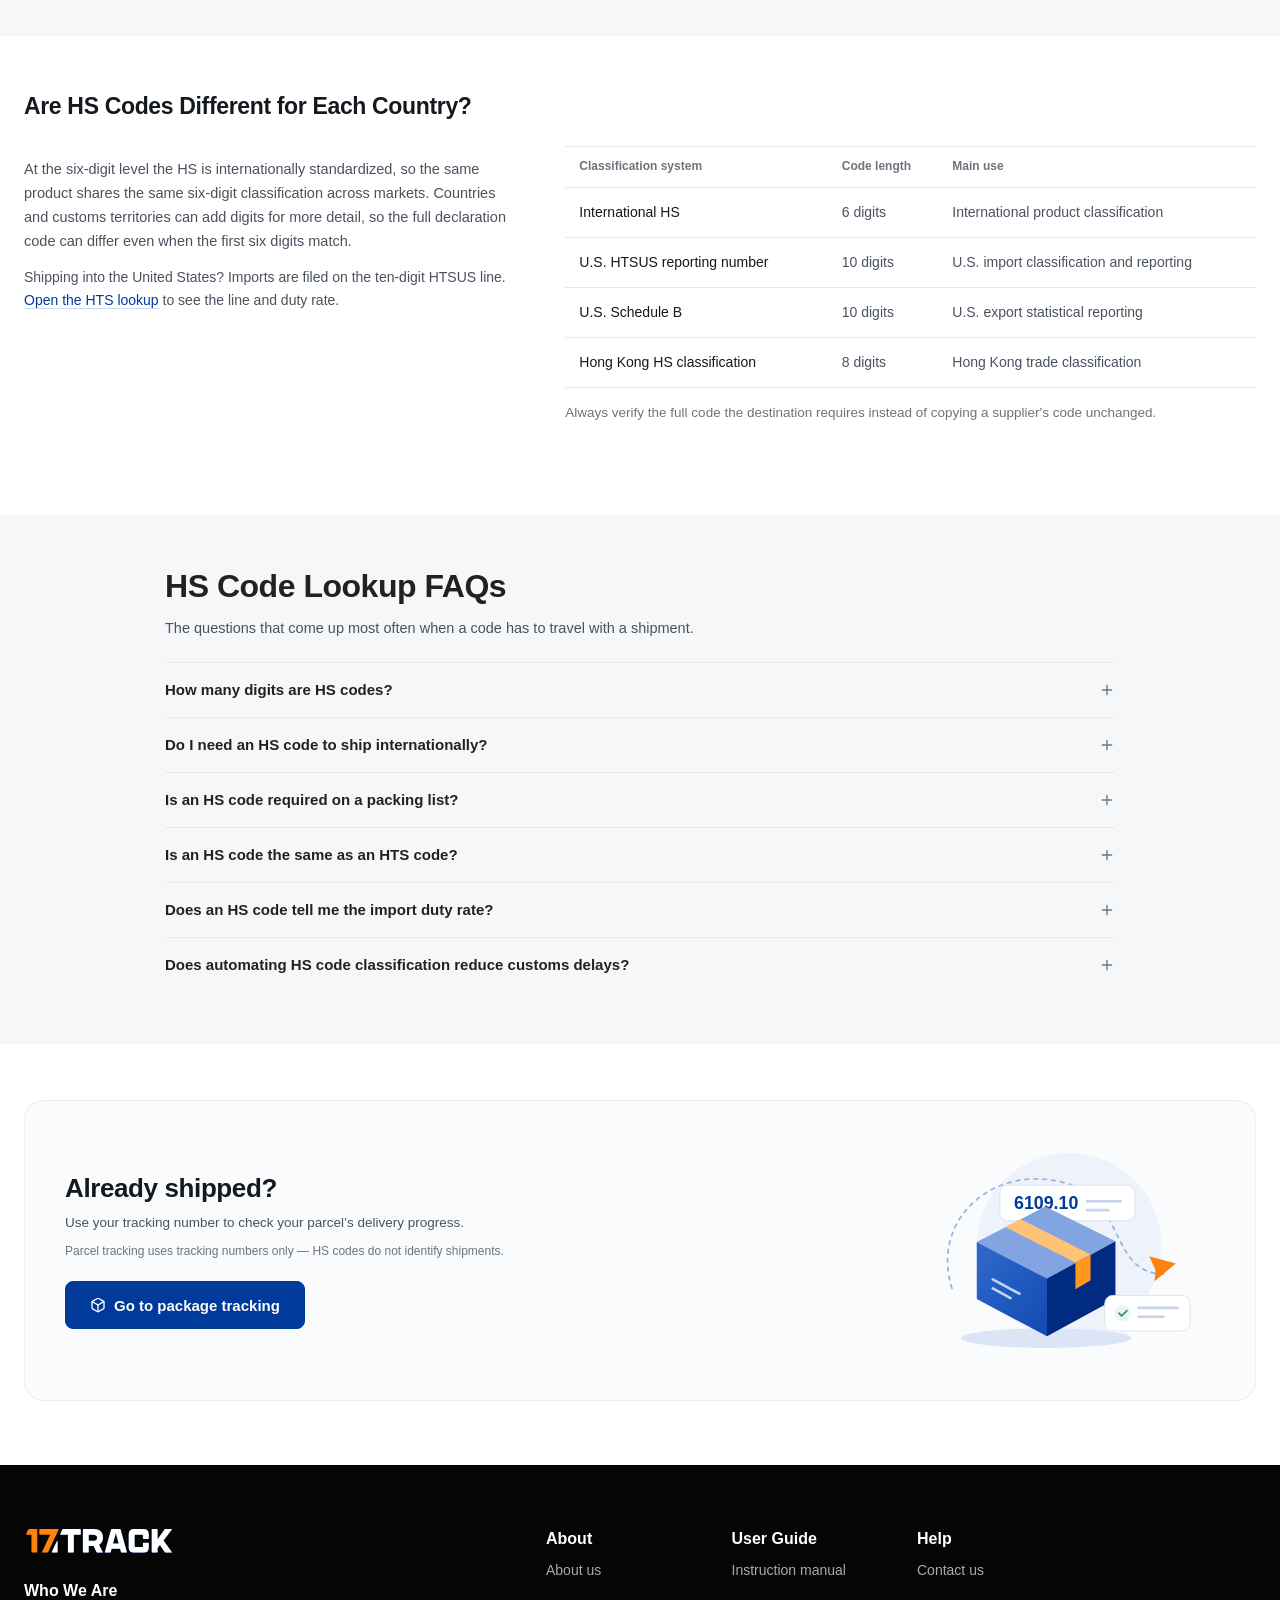
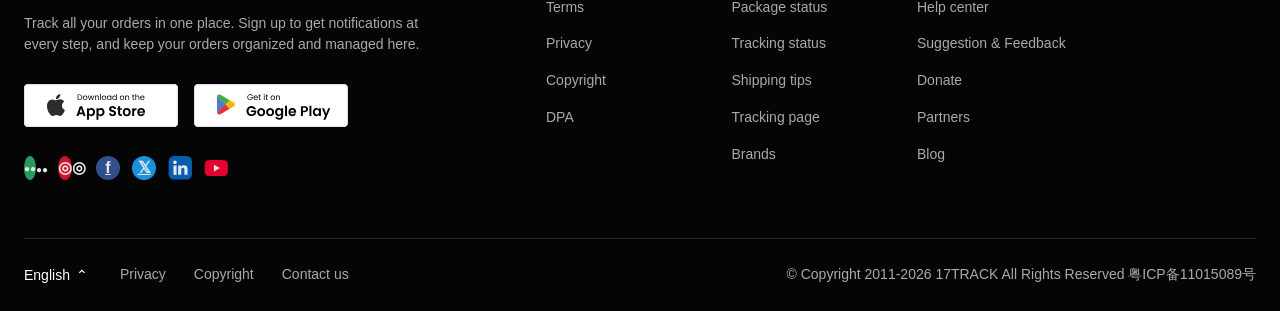
==== commit d9d01e92: "Add HS code guide sections and restructure results Content: - Replace the anatomy section with "What" ====
--- a/index.html
+++ b/index.html
@@ -4,7 +4,7 @@
 <meta charset="utf-8">
 <meta name="viewport" content="width=device-width, initial-scale=1">
 <title>HS Code Lookup — Find Tariff Codes by Product | 17TRACK</title>
-<meta name="description" content="Find the right HS code in seconds. Describe the product or drill from chapter to six digits, then pick a destination to see the local tariff line.">
+<meta name="description" content="Find HS codes by product description, understand an existing code, or explore destination-specific classifications. Demo dataset.">
 <link rel="icon" href="data:image/svg+xml,%3Csvg xmlns='http://www.w3.org/2000/svg' viewBox='0 0 32 32'%3E%3Crect width='32' height='32' rx='7' fill='%23003a9b'/%3E%3Ctext x='16' y='22' font-family='Arial,Helvetica,sans-serif' font-size='15' font-weight='700' fill='%23ffffff' text-anchor='middle'%3E17%3C/text%3E%3C/svg%3E">
 <link rel="preload" href="assets/fonts/inter-latin.woff2" as="font" type="font/woff2" crossorigin>
 <link rel="stylesheet" href="assets/site.css">
@@ -17,7 +17,7 @@
       <span class="notice-i" aria-hidden="true">i</span>
       <span>Demo dataset, not an official tariff source. Confirm every code before you file a customs declaration.</span>
     </span>
-    <a href="#anatomy">How codes are built</a>
+    <a href="#hs-basics">How codes are built</a>
   </div>
 </div>
 
@@ -154,8 +154,8 @@
   <section class="hs-hero" aria-labelledby="page-title">
     <div class="shell hs-hero-inner">
       <div class="hs-hero-copy">
-        <h1 id="page-title">HS Code <span class="title-break">Lookup</span></h1>
-        <p class="hs-lede">Find the right HS code in seconds — describe the product, or drill from chapter to six digits, then pick a destination for the local line.</p>
+        <h1 id="page-title">HS Code Lookup</h1>
+        <p class="hs-lede">Find the right HS code in seconds — describe the product, or drill from chapter to six digits.</p>
         <div class="hs-meta">
           <span>6 digits shared internationally</span>
           <span>Local lines for the United States</span>
@@ -164,16 +164,20 @@
 
         <div class="hs-tool">
           <form id="search-form" novalidate>
+            <div class="hs-ctx-head">
+              <h3 class="hs-ctx-title">Choose a direction and destination</h3>
+              <p class="hs-ctx-sub">Optional — choose import or export and a market, or leave it blank and pick a destination after the six-digit code.</p>
+            </div>
             <div class="hs-opt-row">
               <div class="hs-opt">
-                <span class="hs-label" id="ctx-title">Goods moving <span class="hs-pill-soft">Optional</span></span>
+                <span class="hs-label" id="ctx-title">Goods moving</span>
                 <div class="hs-chips" role="group" aria-labelledby="ctx-title">
                   <button class="hs-chip" type="button" data-move="import" aria-pressed="false">Import</button>
                   <button class="hs-chip" type="button" data-move="export" aria-pressed="false">Export</button>
                 </div>
               </div>
               <div class="hs-opt">
-                <span class="hs-label" id="ctx-dest">Destination <span class="hs-pill-soft">Optional</span></span>
+                <span class="hs-label" id="ctx-dest">Destination</span>
                 <div class="hs-chips" role="group" aria-labelledby="ctx-dest">
                   <button class="hs-chip" type="button" data-market="US" aria-pressed="false">United States</button>
                 </div>
@@ -183,40 +187,45 @@
               <label for="query">Product description or HS code</label>
               <span>Numbers and English only</span>
             </div>
-            <textarea
-              id="query"
-              class="hs-textarea"
-              rows="3"
-              placeholder="e.g. cotton T-shirt, ceramic mug, or 610910"
-              aria-describedby="query-hint query-error"
-              aria-invalid="false"
-            ></textarea>
-            <div class="hs-tool-meta">
-              <p class="hs-hint" id="query-hint">
-                <svg viewBox="0 0 24 24" fill="none" stroke="currentColor" stroke-width="2" stroke-linecap="round" stroke-linejoin="round" aria-hidden="true"><circle cx="12" cy="12" r="10"/><path d="M12 16v-4"/><path d="M12 8h.01"/></svg>
-                <span>Include the material, use or manufacturing method for a tighter match.</span>
-              </p>
-              <div class="hs-examples">
-                <span>Examples</span>
-                <button type="button" data-example="Cotton T-shirt">Cotton T-shirt</button>
-                <button type="button" data-example="Ceramic mug">Ceramic mug</button>
-                <button type="button" data-example="610910">610910</button>
-                <button type="button" data-example="Textiles">Textiles</button>
-              </div>
-            </div>
-            <p class="hs-error" id="query-error" hidden role="alert">
-              <svg viewBox="0 0 24 24" fill="none" stroke="currentColor" stroke-width="2" stroke-linecap="round" stroke-linejoin="round" aria-hidden="true"><circle cx="12" cy="12" r="10"/><path d="M12 16v-4"/><path d="M12 8h.01"/></svg>
-              <span id="query-error-text"></span>
-            </p>
-
-            <div class="hs-tool-bottom">
+            <div class="hs-input-wrap">
+              <textarea
+                id="query"
+                class="hs-textarea"
+                rows="3"
+                placeholder="e.g. cotton T-shirt, ceramic mug, or 610910"
+                aria-describedby="query-hint query-error"
+                aria-invalid="false"
+              ></textarea>
               <div class="hs-action">
                 <button class="btn btn-primary btn-lg" type="submit" id="submit-btn">
                   <svg viewBox="0 0 24 24" fill="none" stroke="currentColor" stroke-width="2" stroke-linecap="round" stroke-linejoin="round" aria-hidden="true"><circle cx="11" cy="11" r="7"/><path d="M20 20l-4.3-4.3"/></svg>
                   <span>Find code</span>
                 </button>
               </div>
-              <p class="hs-fine" id="dest-hint-text">Leave direction and destination blank to start with the international six-digit code. Demo data only, not for customs declarations.</p>
+            </div>
+            <div class="hs-tool-meta">
+              <p class="hs-hint" id="query-hint">
+                <svg viewBox="0 0 24 24" fill="none" stroke="currentColor" stroke-width="2" stroke-linecap="round" stroke-linejoin="round" aria-hidden="true"><circle cx="12" cy="12" r="10"/><path d="M12 16v-4"/><path d="M12 8h.01"/></svg>
+                <span>For better results, include the material, use, or manufacturing method.</span>
+              </p>
+              <div class="hs-examples">
+                <span>Try an example:</span>
+                <button type="button" data-example="Cotton T-shirt">Cotton T-shirt</button>
+                <button type="button" data-example="Ceramic mug">Ceramic mug</button>
+                <button type="button" data-example="610910">610910</button>
+              </div>
+            </div>
+            <p class="hs-error" id="query-error" hidden role="alert">
+              <svg viewBox="0 0 24 24" fill="none" stroke="currentColor" stroke-width="2" stroke-linecap="round" stroke-linejoin="round" aria-hidden="true"><circle cx="12" cy="12" r="10"/><path d="M12 16v-4"/><path d="M12 8h.01"/></svg>
+              <span id="query-error-text"></span>
+            </p>
+
+            <div class="hs-tool-bottom">
+              <p class="hs-hint" id="dest-hint">
+                <svg viewBox="0 0 24 24" fill="none" stroke="currentColor" stroke-width="2" stroke-linecap="round" stroke-linejoin="round" aria-hidden="true"><circle cx="12" cy="12" r="10"/><path d="M12 16v-4"/><path d="M12 8h.01"/></svg>
+                <span id="dest-hint-text">Six digits are shared internationally. Pick a destination after the six-digit code to see the local line.</span>
+              </p>
+              <p class="hs-fine">Demo data only. Not for customs declarations.</p>
             </div>
           </form>
         </div>
@@ -246,6 +255,7 @@
     <div class="shell">
       <div class="zip-section-head">
         <div class="hs-results-title">
+          <p class="hs-kicker" id="results-kicker">Results</p>
           <h2 id="results-title">Results</h2>
           <span class="hs-count" id="results-count" hidden></span>
         </div>
@@ -260,23 +270,26 @@
   <section class="hs-section" id="chapters" aria-labelledby="chap-title">
     <div class="zip-section-head">
       <h2 id="chap-title">Browse by chapter</h2>
-      <a href="#anatomy">
+      <a href="#hs-basics">
         <svg width="18" height="18" viewBox="0 0 24 24" fill="none" stroke="currentColor" stroke-width="2" stroke-linecap="round" stroke-linejoin="round" aria-hidden="true"><path d="M12 5v14"/><path d="m19 12-7 7-7-7"/></svg>
         <span>How codes are built</span>
       </a>
     </div>
-    <p class="hs-section-sub">The tariff schedule runs in chapter order, from live animals to special provisions. Open a range and drill it down: chapter, then heading, then subheading. The direction and destination set above decide the answer.</p>
+    <p class="hs-section-sub">The tariff schedule runs in chapter order, from live animals to special provisions. Open a range and drill it down: chapter, then heading, then subheading. The movement and destination set above decide the answer.</p>
     <div class="chapter-grid" id="chapter-grid"></div>
     <p class="hs-note">
       <svg viewBox="0 0 24 24" fill="none" stroke="currentColor" stroke-width="2" stroke-linecap="round" stroke-linejoin="round" aria-hidden="true"><circle cx="12" cy="12" r="10"/><path d="M12 16v-4"/><path d="M12 8h.01"/></svg>
-      <span>Chapter 01 carries the full six-digit dataset. Every other range keeps a small sample so the drill-down still works. Chapter 99 is reserved for country-specific provisions, so it opens a short note instead of a list.</span>
+      <span>Every range except 99 carries at least one six-digit line in this demo, and only chapters with lines are listed inside a range. Chapter 99 is reserved for country-specific provisions, so it opens a short note instead of a list.</span>
     </p>
   </section>
 
-  <!-- ============================================================ Anatomy -->
-  <section class="hs-section" id="anatomy" aria-labelledby="anat-title">
-    <h2>How to read an HS code</h2>
-    <p class="hs-section-sub">Every code is built the same way: six digits shared internationally, then the digits the importing country adds on top.</p>
+  <!-- ============================================================ What is an HS code -->
+  <section class="hs-section" id="hs-basics" aria-labelledby="basics-title">
+    <h2 id="basics-title">What Is an HS Code in Shipping?</h2>
+    <div class="hs-basics-cols">
+      <p class="lead">An HS code is the Harmonized System code, an internationally standardized way of classifying traded goods, developed and maintained by the World Customs Organization. Customs authorities use it to identify what is moving, assess the duties that apply, and check the trade requirements that go with the product.</p>
+      <p>The international code carries six digits. Countries and customs territories can add further digits on top of those six for their own tariff and statistical schedules, which is why the code you file is often longer than the one you search.</p>
+    </div>
 
     <div class="hs-anatomy">
       <p class="sr-only">An HS code has ten digits. Digits 1 and 2 are the chapter, 3 and 4 the heading, 5 and 6 the subheading, and 7 to 10 the country classification.</p>
@@ -296,12 +309,12 @@
           </div>
           <div class="hs-group is-local">
             <div class="hs-group-digits"><span class="hs-digit">0</span><span class="hs-digit">0</span><span class="hs-digit">1</span><span class="hs-digit">0</span></div>
-            <span class="hs-group-cap"><b>US HTS line</b><span>Digits 7–10</span></span>
+            <span class="hs-group-cap"><b>U.S. HTS line</b><span>Digits 7–10</span></span>
           </div>
         </div>
         <div class="hs-anat-legend">
-          <span class="hs-legend-tag is-hs">Six digits shared internationally</span>
-          <span class="hs-legend-tag">Added by the importing country</span>
+          <span class="hs-legend-tag is-hs">HS code · 6 digits</span>
+          <span class="hs-legend-tag">Country classification</span>
         </div>
       </div>
 
@@ -324,80 +337,132 @@
         <div class="hs-anatomy-note">
           <span>Digits 7–10</span>
           <h3>Country classification</h3>
-          <p>The importing country's own extension. The US HTS adds four digits, which is why local rows run to ten. Other markets extend the same six digits in their own way.</p>
-        </div>
-      </div>
-    </div>
-  </section>
-
-  <!-- ============================================================ Background -->
-  <section class="hs-band" aria-labelledby="know-title">
+          <p>The importing country's own extension. The U.S. HTS adds four digits, which is why local lines run to ten. Change the destination in the context bar to see another market's rows for the same six digits.</p>
+        </div>
+      </div>
+    </div>
+  </section>
+
+  <!-- ============================================================ How to determine -->
+  <section class="hs-band" id="how-to" aria-labelledby="how-title">
     <div class="hs-section">
-      <h2 id="know-title">Background</h2>
-      <div class="hs-cards">
-        <div class="hs-card">
-          <span class="hs-card-ico" aria-hidden="true">
-            <svg viewBox="0 0 24 24" fill="none" stroke="currentColor" stroke-width="1.9" stroke-linecap="round" stroke-linejoin="round"><path d="M12 7v14"/><path d="M3 18a1 1 0 0 1-1-1V4a1 1 0 0 1 1-1h5a4 4 0 0 1 4 4 4 4 0 0 1 4-4h5a1 1 0 0 1 1 1v13a1 1 0 0 1-1 1h-6a3 3 0 0 0-3 3 3 3 0 0 0-3-3z"/></svg>
-          </span>
-          <h3>Who publishes the digits?</h3>
-          <p>The six-digit level is maintained as an international schedule, so the same code means the same thing across borders. Each country then publishes its own tariff schedule for the digits that follow, and updates it on its own timetable.</p>
-        </div>
-        <div class="hs-card">
-          <span class="hs-card-ico" aria-hidden="true">
-            <svg viewBox="0 0 24 24" fill="none" stroke="currentColor" stroke-width="1.9" stroke-linecap="round" stroke-linejoin="round"><path d="m12.83 2.18a2 2 0 0 0-1.66 0L2.6 6.08a1 1 0 0 0 0 1.83l8.58 3.91a2 2 0 0 0 1.66 0l8.58-3.9a1 1 0 0 0 0-1.83Z"/><path d="m22 17.65-9.17 4.16a2 2 0 0 1-1.66 0L2 17.65"/><path d="m22 12.65-9.17 4.16a2 2 0 0 1-1.66 0L2 12.65"/></svg>
-          </span>
-          <h3>Why do I see multiple results?</h3>
-          <p>Material, construction and intended use can each move a product into a different subheading, so more than one result is normal. The narrowing question removes the options that do not fit your item. Check the product details before you settle on one.</p>
-        </div>
+      <div class="hs-guide-split">
+        <div class="hs-guide-side">
+          <h2 id="how-title">How to Determine the HS Code for Your Product</h2>
+          <p class="hs-section-sub">Start with a detailed product description, then verify the classification against the customs tariff that will apply.</p>
+          <button class="btn btn-primary btn-sm" type="button" id="guide-lookup">Start with a product search</button>
+          <p class="hs-guide-note">Have the code already? Enter two, four or six digits instead.</p>
+        </div>
+        <div class="hs-guide-body">
+          <ol class="hs-steps">
+            <li class="hs-step">
+              <span class="hs-step-n" aria-hidden="true">1</span>
+              <div>
+                <h3>Identify the product's key characteristics</h3>
+                <p>Write down the material, the main function, the composition and any technical specification that changes what the item is. Say whether you are shipping a finished product, a component, or a set.</p>
+              </div>
+            </li>
+            <li class="hs-step">
+              <span class="hs-step-n" aria-hidden="true">2</span>
+              <div>
+                <h3>Search using a specific description</h3>
+                <p>Use the lookup at the top of this page to begin. “Men's knitted cotton T-shirt” gives the classifier more to work with than “shirt”, and it usually returns a shorter candidate list.</p>
+              </div>
+            </li>
+            <li class="hs-step">
+              <span class="hs-step-n" aria-hidden="true">3</span>
+              <div>
+                <h3>Review the classification details</h3>
+                <p>Compare the headings and subheadings that came back, including the legal notes that govern them. A word in the description matching a tariff line does not by itself confirm the classification.</p>
+              </div>
+            </li>
+            <li class="hs-step">
+              <span class="hs-step-n" aria-hidden="true">4</span>
+              <div>
+                <h3>Check the destination's requirements</h3>
+                <p>Confirm whether the destination needs digits beyond the six-digit HS code. If the classification still is not clear, consult a customs broker or seek a customs ruling where the market offers one.</p>
+              </div>
+            </li>
+          </ol>
+        </div>
+      </div>
+    </div>
+  </section>
+
+  <!-- ============================================================ Country differences -->
+  <section class="hs-section" id="country-codes" aria-labelledby="country-title">
+    <h2 id="country-title">Are HS Codes Different for Each Country?</h2>
+    <div class="hs-guide-split">
+      <div class="hs-guide-side">
+        <p>At the six-digit level the HS is internationally standardized, so the same product shares the same six-digit classification across markets. Countries and customs territories can add digits for more detail, so the full declaration code can differ even when the first six digits match.</p>
+        <p class="hs-hts-ref">Shipping into the United States? Imports are filed on the ten-digit HTSUS line. <a href="https://hts.usitc.gov/" target="_blank" rel="noreferrer">Open the HTS lookup</a> to see the line and duty rate.</p>
+      </div>
+      <div class="hs-guide-body">
+        <div class="hs-sys-table-wrap">
+          <table class="hs-sys-table">
+            <colgroup><col style="width:38%"><col style="width:16%"><col style="width:46%"></colgroup>
+            <thead>
+              <tr><th scope="col">Classification system</th><th scope="col">Code length</th><th scope="col">Main use</th></tr>
+            </thead>
+            <tbody>
+              <tr><td>International HS</td><td>6 digits</td><td>International product classification</td></tr>
+              <tr><td>U.S. HTSUS reporting number</td><td>10 digits</td><td>U.S. import classification and reporting</td></tr>
+              <tr><td>U.S. Schedule B</td><td>10 digits</td><td>U.S. export statistical reporting</td></tr>
+              <tr><td>Hong Kong HS classification</td><td>8 digits</td><td>Hong Kong trade classification</td></tr>
+            </tbody>
+          </table>
+        </div>
+        <p class="hs-table-note">Always verify the full code the destination requires instead of copying a supplier's code unchanged.</p>
       </div>
     </div>
   </section>
 
   <!-- ============================================================ FAQ -->
   <section class="hs-faq" id="faqs" aria-labelledby="faq-title">
-    <h2 id="faq-title">Questions about HS codes</h2>
+    <h2 id="faq-title">HS Code Lookup FAQs</h2>
+    <p class="hs-section-sub">The questions that come up most often when a code has to travel with a shipment.</p>
     <div class="faq">
       <details>
         <summary>
-          <span>Can I search using a product name?</span>
+          <span>How many digits are HS codes?</span>
           <svg class="ic" viewBox="0 0 24 24" fill="none" stroke="currentColor" stroke-width="2" aria-hidden="true"><path d="M12 5v14M5 12h14" stroke-linecap="round"/></svg>
         </summary>
-        <p class="ans">Yes. Enter a description such as “cotton T-shirt” or “ceramic mug”. The results are candidate classifications, not a single confirmed code, so review the details before choosing.</p>
+        <p class="ans">An international HS code has six digits: the first two identify the chapter, the first four the heading, and all six the subheading. Countries may add digits, so the complete code required for a customs declaration can be longer.</p>
       </details>
       <details>
         <summary>
-          <span>Can I look up a code I already have?</span>
+          <span>Do I need an HS code to ship internationally?</span>
           <svg class="ic" viewBox="0 0 24 24" fill="none" stroke="currentColor" stroke-width="2" aria-hidden="true"><path d="M12 5v14M5 12h14" stroke-linecap="round"/></svg>
         </summary>
-        <p class="ans">Yes. Enter a six-digit HS code such as 610910 to see its description and where it sits in the classification structure. Leading zeros are kept, so codes like 090121 work too.</p>
+        <p class="ans">For most international shipments of goods, an HS-based classification is needed for customs processing. You may need to provide it when preparing a commercial invoice or submitting declaration data. The exact requirement varies by destination, shipment type and carrier.</p>
       </details>
       <details>
         <summary>
-          <span>How do I find a destination-specific code?</span>
+          <span>Is an HS code required on a packing list?</span>
           <svg class="ic" viewBox="0 0 24 24" fill="none" stroke="currentColor" stroke-width="2" aria-hidden="true"><path d="M12 5v14M5 12h14" stroke-linecap="round"/></svg>
         </summary>
-        <p class="ans">Choose the destination in the lookup form. Every result shows the six-digit code and the local lines that country applies, in one answer. Changing the country updates both the search results and the chapter answer.</p>
+        <p class="ans">Not universally. Whether the code has to appear on a packing list depends on the destination's documentation rules and on the requirements of the carrier, broker or buyer. Confirm for your own shipment instead of relying on a generic template.</p>
       </details>
       <details>
         <summary>
-          <span>Why are there multiple possible classifications?</span>
+          <span>Is an HS code the same as an HTS code?</span>
           <svg class="ic" viewBox="0 0 24 24" fill="none" stroke="currentColor" stroke-width="2" aria-hidden="true"><path d="M12 5v14M5 12h14" stroke-linecap="round"/></svg>
         </summary>
-        <p class="ans">Heading and subheading text is written around material, construction, intended use and sometimes the wearer. A cotton T-shirt that is knitted is classified differently from a woven cotton shirt, so the narrowing question asks for exactly that detail.</p>
+        <p class="ans">Not exactly. The HS is the international six-digit system. In the United States, the HTSUS builds on it for import classification and adds digits, so a six-digit HS code may not be enough for a U.S. import declaration.</p>
       </details>
       <details>
         <summary>
-          <span>What should I do if there are no results?</span>
+          <span>Does an HS code tell me the import duty rate?</span>
           <svg class="ic" viewBox="0 0 24 24" fill="none" stroke="currentColor" stroke-width="2" aria-hidden="true"><path d="M12 5v14M5 12h14" stroke-linecap="round"/></svg>
         </summary>
-        <p class="ans">Try a more specific product name, add the material or intended use, or check the digits. You can also open a chapter below and pick the line from there.</p>
+        <p class="ans">It identifies the tariff classification, but it does not set the final duty on its own. The rate that applies also depends on the destination, the goods' origin, and any preferential treatment or additional trade measure in force.</p>
       </details>
       <details>
         <summary>
-          <span>Can I use the results directly for customs declarations?</span>
+          <span>Does automating HS code classification reduce customs delays?</span>
           <svg class="ic" viewBox="0 0 24 24" fill="none" stroke="currentColor" stroke-width="2" aria-hidden="true"><path d="M12 5v14M5 12h14" stroke-linecap="round"/></svg>
         </summary>
-        <p class="ans">No. This demo runs on a small mock dataset and is not connected to any official tariff database. Use it to understand the structure, then confirm the code with the official tariff schedule or a customs broker before you file.</p>
+        <p class="ans">Automation can cut classification errors and make the data more consistent, which may remove some avoidable delays. Suggested codes still need checking: thin product descriptions, missing documents and ordinary customs inspection can hold a shipment regardless of how the code was selected.</p>
       </details>
     </div>
   </section>
@@ -411,7 +476,7 @@
         <p class="fine">Parcel tracking uses tracking numbers only — HS codes do not identify shipments.</p>
         <a class="btn btn-primary btn-lg" href="https://www.17track.net/en">
           <svg viewBox="0 0 24 24" fill="none" stroke="currentColor" stroke-width="2" stroke-linecap="round" stroke-linejoin="round" aria-hidden="true"><path d="M21 8a2 2 0 0 0-1-1.73l-7-4a2 2 0 0 0-2 0l-7 4A2 2 0 0 0 3 8v8a2 2 0 0 0 1 1.73l7 4a2 2 0 0 0 2 0l7-4A2 2 0 0 0 21 16Z"/><path d="m3.3 7 8.7 5 8.7-5"/><path d="M12 22V12"/></svg>
-          Track a package
+          Go to package tracking
         </a>
       </div>
       <div class="hs-panel-art" aria-hidden="true">
--- a/assets/hs.css
+++ b/assets/hs.css
@@ -100,10 +100,21 @@
   gap:10px;
   margin-top:16px;padding-top:16px;border-top:1px solid var(--line-soft);
 }
+/* Standing head above the direction and destination chips. */
+.hs-ctx-head{margin-bottom:14px}
+.hs-ctx-title{margin:0;font-size:15px;font-weight:600;line-height:1.4;color:var(--ink)}
+.hs-ctx-sub{margin:3px 0 0;font-size:12.5px;line-height:1.5;color:var(--body)}
 .hs-opt-row{display:flex;flex-wrap:wrap;gap:14px 32px;align-items:flex-start;margin-bottom:16px}
 .hs-opt{min-width:0}
-.hs-action{align-self:flex-end;width:172px;min-width:0}
-.hs-action .btn{width:100%}
+/* The submit button sits inside the field's bottom-right corner, so the
+   wrapper needs the positioning context and the textarea needs room to keep
+   its last line clear of the button. */
+.hs-input-wrap{position:relative}
+.hs-action{
+  position:absolute;right:10px;bottom:10px;
+  min-width:0;
+}
+.hs-action .btn{width:auto}
 .hs-fine{
   margin:0;
   font-size:11.5px;line-height:1.6;color:var(--muted);
@@ -122,7 +133,7 @@
 }
 .hs-textarea{
   display:block;width:100%;min-height:92px;max-height:176px;resize:none;
-  padding:12px 14px;border:1px solid #dfe3ea;border-radius:8px;
+  padding:12px 14px 64px;border:1px solid #dfe3ea;border-radius:8px;
   background:#fff;color:var(--ink);font-family:var(--font);font-size:16px;
   line-height:1.5;overflow-y:auto;transition:border-color .16s ease,box-shadow .16s ease;
 }
@@ -156,10 +167,6 @@
 .hs-label{
   display:flex;align-items:center;gap:7px;margin-bottom:8px;
   font-size:12px;font-weight:600;letter-spacing:.02em;color:var(--ink-2);
-}
-.hs-label .hs-pill-soft{
-  padding:1px 6px;border-radius:4px;background:#f4f6fa;
-  font-size:10.5px;font-weight:500;letter-spacing:0;color:var(--muted);
 }
 .hs-chips{display:flex;flex-wrap:wrap;gap:6px}
 .hs-chip{
@@ -185,10 +192,19 @@
 }
 .hs-results[hidden]{display:none}
 .hs-results .zip-section-head{align-items:center}
-.hs-results-title{display:flex;flex-wrap:wrap;align-items:center;gap:12px;min-width:0}
+.hs-results-title{display:flex;flex-wrap:wrap;align-items:center;gap:6px 12px;min-width:0}
+/* The kicker sits on its own line above the result title. */
+.hs-kicker{
+  flex:0 0 100%;margin:0 0 2px;
+  font-size:11.5px;font-weight:600;line-height:1.4;
+  letter-spacing:.04em;text-transform:uppercase;color:var(--muted);
+}
 .hs-results-title h2{
   margin:0;color:#212121;font-size:32px;font-weight:700;line-height:1.2;
   letter-spacing:-.01em;overflow-wrap:anywhere;
+  /* Leave room for the count badge so a long title cannot push it onto a
+     line of its own. */
+  flex:0 1 auto;max-width:calc(100% - 44px);
 }
 .hs-count{
   padding:3px 10px;border-radius:999px;background:var(--brand);
@@ -262,7 +278,7 @@
   font-variant-numeric:tabular-nums;
 }
 .hs-verify{margin:14px 0 0}
-/* Beats `.hs-cand p` / `.cp-answer p` / `.hs-detail-row p`, which all reset
+/* Beats `.hs-cand p` / `.cp-answer p` / `.hs-local-detail p`, which all reset
    paragraph margin and size and would otherwise jam the checks to the label. */
 .hs-verify > .hs-verify-h{
   margin:0 0 9px;font-size:11.5px;font-weight:600;line-height:1.5;
@@ -309,7 +325,7 @@
   font-size:12.5px;line-height:1.55;color:#0f3577;
 }
 .hs-refine-feedback svg{flex:0 0 auto;width:14px;height:14px;margin-top:2px;color:var(--brand)}
-.hs-refine .link-btn{margin-top:10px}
+.hs-refine .hs-toggle{margin-top:10px}
 
 .hs-toggle{
   display:inline-flex;align-items:center;gap:5px;
@@ -320,13 +336,21 @@
 .hs-toggle svg{width:13px;height:13px;transition:transform .18s ease}
 .hs-toggle[aria-expanded="true"] svg{transform:rotate(180deg)}
 
-/* Destination table */
-.hs-local{margin-top:26px}
+/* Destination block: a card per local row, not a table. */
+.hs-local{
+  margin-top:0;border:1px solid var(--line);border-radius:14px;
+  background:#fff;overflow:hidden;
+}
 .hs-local-head{
   display:flex;flex-wrap:wrap;align-items:center;justify-content:space-between;
-  gap:12px;
-}
-.hs-local-head h3{margin:0;font-size:19px;font-weight:700;color:var(--ink)}
+  gap:8px 20px;padding:16px 18px 12px;
+}
+.hs-local-head h3{margin:0;font-size:17px;font-weight:700;color:var(--ink)}
+.hs-local-system{
+  display:inline-flex;align-items:center;gap:6px;
+  font-size:11.5px;font-weight:500;color:var(--muted);
+}
+.hs-local-system svg{width:13px;height:13px;color:#98a2b3}
 .hs-tabs{display:flex;flex-wrap:wrap;gap:6px}
 .hs-tab{
   min-height:34px;padding:0 13px;border:1px solid var(--line);
@@ -339,71 +363,146 @@
 }
 .hs-local-note{
   display:flex;align-items:flex-start;gap:7px;
-  margin:12px 0 0;font-size:11.5px;line-height:1.65;color:var(--muted);
-}
-.hs-local-note svg{flex:0 0 auto;width:14px;height:14px;margin-top:2px;color:#98a2b3}
-/* Destination table */
-.hs-local{margin-top:28px}
-.hs-local-head{
-  display:flex;flex-wrap:wrap;align-items:center;justify-content:space-between;
-  gap:12px 20px;
-}
-.hs-local-head h3{margin:0;font-size:19px;font-weight:700;color:var(--ink)}
-.hs-tabs{display:flex;flex-wrap:wrap;gap:6px}
-.hs-tab{
-  min-height:34px;padding:0 13px;border:1px solid var(--line);
-  border-radius:999px;background:#fff;color:var(--ink-2);
-  font-family:var(--font);font-size:12.5px;font-weight:500;cursor:pointer;
-}
-.hs-tab:hover{border-color:var(--brand-line);color:var(--brand)}
-.hs-tab[aria-selected="true"]{
-  background:var(--brand);border-color:var(--brand);color:#fff;font-weight:600;
-}
-.hs-local-note{
-  display:flex;align-items:flex-start;gap:7px;
-  margin:12px 0 0;font-size:11.5px;line-height:1.65;color:var(--muted);
-}
-.hs-local-note svg{flex:0 0 auto;width:14px;height:14px;margin-top:2px;color:#98a2b3}
-
-.hs-local .table-block{margin-top:14px}
-.hs-local .table-scroll{overflow-x:auto}
-.hs-local .table-scroll::-webkit-scrollbar{height:8px}
-.hs-local .table-scroll::-webkit-scrollbar-thumb{background:#d6dbe4;border-radius:99px}
-.hs-local .zip-table{min-width:680px}
-.hs-local .zip-table th,.hs-local .zip-table td{padding:11px 16px}
-.hs-local .zip-table thead th{position:static}
-.hs-local .zip-table tbody th{width:200px;font-weight:400;vertical-align:top}
-.hs-local .zip-table tbody td{vertical-align:top}
-.hs-local .zip-table tbody td:last-child{width:180px;white-space:nowrap}
-.hs-cell-code{
-  font-family:var(--font);font-size:14px;font-weight:700;
+  margin:0;padding:0 18px 14px;
+  border-bottom:1px solid var(--line-soft);
+  font-size:12px;line-height:1.6;color:var(--muted);
+}
+.hs-local-note svg{flex:0 0 auto;width:14px;height:14px;margin-top:1px;color:#98a2b3}
+.hs-local-row-head{display:none}
+.hs-local-item{border-top:1px solid var(--line-soft)}
+.hs-local-item:first-of-type{border-top:0}
+.hs-local-main{padding:14px 18px;display:grid;gap:8px}
+.hs-local-code-row{display:flex;flex-wrap:wrap;align-items:center;gap:8px}
+.hs-local-code{
+  font-family:var(--font);font-size:14.5px;font-weight:700;
   color:var(--ink);font-variant-numeric:tabular-nums;letter-spacing:.01em;
 }
-.hs-local .hs-toggle{margin-top:4px;display:flex;font-size:11.5px;font-weight:500;color:var(--muted);padding:2px 0}
-.hs-local .hs-toggle:hover{color:var(--brand)}
+.hs-local-desc{font-size:13.5px;line-height:1.55;color:var(--body);margin:0}
+.hs-local-desc-cell{min-width:0}
+.hs-local-desc-cell .hs-toggle{
+  margin-top:5px;display:flex;font-size:11.5px;font-weight:500;
+  color:var(--muted);padding:2px 0;
+}
+.hs-local-desc-cell .hs-toggle:hover{color:var(--brand)}
+.hs-local-action{display:flex;flex-wrap:wrap;align-items:center;gap:6px}
+.hs-local-detail{
+  padding:0 18px 16px;display:grid;gap:12px;
+  font-size:13.5px;line-height:1.6;color:var(--body);
+}
+.hs-local-detail h4{margin:0 0 4px;font-size:12.5px;font-weight:600;color:var(--ink)}
+.hs-local-detail p{margin:0}
+.hs-local-detail .hs-verify{margin:0}
+.hs-local-verify{
+  display:flex;flex-wrap:wrap;align-items:center;gap:8px 14px;
+  padding:13px 18px;border-top:1px solid var(--line-soft);background:#fcfdfe;
+  font-size:12.5px;line-height:1.5;color:var(--muted);
+}
+.hs-local-verify svg{flex:0 0 auto;width:14px;height:14px;color:#98a2b3}
+.hs-local-verify .hs-toggle{font-size:12.5px;font-weight:600;color:var(--brand)}
+.hs-local .hs-empty{margin:0 18px 16px;text-align:left;padding:18px}
+@media (min-width:760px){
+  .hs-local-row-head{
+    display:grid;grid-template-columns:196px minmax(0,1fr) 132px;gap:16px;
+    padding:9px 18px;font-size:11.5px;color:var(--muted);
+    background:var(--surface);border-bottom:1px solid var(--line-soft);
+  }
+  .hs-local-main{
+    grid-template-columns:196px minmax(0,1fr) 132px;
+    gap:16px;align-items:start;
+  }
+  .hs-local-detail{padding-left:230px}
+}
 .hs-duty{
   display:inline-block;padding:2px 8px;border-radius:999px;
   background:#edf7f2;color:#34705a;font-size:12px;font-weight:600;
 }
-.hs-duty-alt{display:inline-block;margin-left:6px;color:var(--muted);font-size:11.5px}
-.hs-detail-row td{background:#fafbfe!important;padding:14px 16px 16px!important}
-.hs-detail-row p{margin:0;font-size:13px;line-height:1.65;color:var(--body)}
-.hs-detail-row .hs-verify{margin-top:10px}
-.hs-table-toggle{
-  display:flex;justify-content:center;padding:8px 0;
-  border-top:1px solid var(--line-soft);background:var(--surface);
-  border-radius:0 0 9px 9px;
-}
-.hs-table-toggle .hs-toggle{font-size:12.5px;padding:4px 0}
-.hs-table-toggle .hs-toggle[aria-expanded="true"] svg{transform:rotate(180deg)}
+.hs-duty-alt{display:inline-block;color:var(--muted);font-size:11.5px}
 
 .hs-cands.is-single{grid-template-columns:minmax(0,1fr);max-width:940px}
 .hs-cands.is-one{grid-template-columns:minmax(0,1fr)}
 .hs-cands.is-one .hs-cand{max-width:none}
 
-.hs-coderow{
-  display:flex;flex-wrap:wrap;align-items:center;gap:8px;
-}
+/* Numbered result steps */
+.hs-step-block{margin-top:30px}
+/* The first step head follows the results meta line, which has no bottom
+   margin of its own; the gap belongs to the head. */
+#results-body > .hs-step-head:first-child{margin-top:20px}
+.hs-step-head{
+  display:flex;align-items:center;gap:10px;margin:0 0 14px;
+}
+.hs-step-num{
+  flex:0 0 auto;display:grid;place-items:center;
+  width:22px;height:22px;border-radius:6px;
+  border:1px solid var(--brand-line);background:var(--brand-wash);
+  color:var(--brand);font-size:11.5px;font-weight:600;
+  font-variant-numeric:tabular-nums;line-height:1;
+}
+.hs-step-title{font-size:13.5px;font-weight:600;color:var(--ink)}
+.hs-step-hint{
+  margin-left:auto;text-align:right;
+  font-size:12px;color:var(--muted);
+}
+
+/* Candidate picker: one card per six-digit option */
+.hs-pick{margin:0 0 16px}
+.hs-field-label{
+  display:block;margin-bottom:7px;
+  font-size:12.5px;font-weight:600;color:var(--ink);
+}
+.hs-pick-grid{display:grid;grid-template-columns:minmax(0,1fr);gap:8px;max-width:680px}
+.hs-pick-card{
+  position:relative;display:flex;flex-direction:column;gap:3px;
+  min-height:56px;padding:10px 34px 11px 12px;
+  text-align:left;border:1px solid var(--line);border-radius:10px;
+  background:#fff;cursor:pointer;
+  transition:border-color .15s ease,background .15s ease;
+}
+.hs-pick-card:hover{border-color:var(--brand-line)}
+.hs-pick-card:focus-visible{outline:none;filter:none;box-shadow:0 0 0 3px rgba(0,58,155,.16)}
+.hs-pick-card.is-on{border-color:var(--brand);background:var(--brand-wash)}
+.hs-pick-code{
+  font-size:13.5px;font-weight:700;color:var(--ink);
+  font-variant-numeric:tabular-nums;letter-spacing:.01em;
+}
+.hs-pick-desc{font-size:12.5px;line-height:1.4;color:var(--body)}
+.hs-pick-check{
+  position:absolute;top:10px;right:10px;
+  display:flex;color:var(--brand);
+}
+.hs-pick-check svg{width:15px;height:15px}
+@media (min-width:600px){
+  .hs-pick-grid{grid-template-columns:repeat(2,minmax(0,1fr))}
+}
+
+/* Direction and market picker */
+.hs-dw{margin-top:24px;padding-top:18px;border-top:1px solid var(--line)}
+.hs-dw-title{margin:0 0 4px;font-size:14px;font-weight:600;color:var(--ink)}
+.hs-dw-sub{margin:0 0 12px;font-size:12.5px;line-height:1.55;color:var(--muted)}
+.hs-dw-grid{display:grid;grid-template-columns:minmax(0,1fr);gap:8px;max-width:680px}
+.hs-dw-btn{
+  display:flex;flex-direction:column;align-items:flex-start;gap:2px;
+  padding:12px 14px;text-align:left;
+  border:1px solid var(--line);border-radius:10px;background:#fff;
+  font-family:var(--font);cursor:pointer;
+  transition:border-color .15s ease,background .15s ease;
+}
+.hs-dw-btn:hover{border-color:var(--brand-line)}
+.hs-dw-btn:focus-visible{outline:none;filter:none;box-shadow:0 0 0 3px rgba(0,58,155,.16)}
+.hs-dw-btn.is-on{border-color:var(--brand);background:var(--brand-wash)}
+.hs-dw-btn b{font-size:13px;font-weight:600;color:var(--ink)}
+.hs-dw-btn span{font-size:12px;color:var(--muted)}
+@media (min-width:560px){
+  .hs-dw-grid{grid-template-columns:repeat(2,minmax(0,1fr))}
+}
+
+/* Demo provenance row on the candidate card */
+.hs-lookup-meta{
+  display:flex;flex-wrap:wrap;gap:4px 20px;
+  margin:14px 0 0;padding-top:12px;border-top:1px solid var(--line-soft);
+  font-size:11.5px;line-height:1.5;color:var(--muted);
+}
+.hs-lookup-meta span{display:inline-flex;gap:6px}
+.hs-lookup-meta b{font-weight:500;color:#98a2b3}
 .hs-ph{
   display:inline-flex;align-items:center;
   padding:1px 7px;border-radius:999px;
@@ -430,11 +529,6 @@
 }
 @keyframes hs-spin{to{transform:rotate(360deg)}}
 
-.hs-pill-soft{
-  padding:1px 8px;border-radius:999px;background:#f2f5fa;
-  color:#667085;font-size:11px;font-weight:600;
-}
-
 /* ===== Sections ===== */
 .hs-section{
   box-sizing:border-box;width:min(100%,1440px);margin:0 auto;
@@ -446,9 +540,8 @@
 }
 .hs-band{
   width:100%;max-width:none;margin:44px 0 0;
-  background:var(--canvas);border-top:1px solid var(--line);
-  border-bottom:1px solid var(--line);
-  padding:40px 0;
+  background:var(--canvas);
+  padding:52px 0;
 }
 .hs-band > .hs-section{padding-top:0;padding-bottom:0}
 .hs-note{
@@ -705,31 +798,102 @@
 .hs-anatomy-note h3{margin:4px 0 5px;font-size:14.5px;font-weight:600;color:var(--ink)}
 .hs-anatomy-note p{margin:0;font-size:13px;line-height:1.65;color:var(--body)}
 
-/* Background cards */
-.hs-cards{
-  display:grid;grid-template-columns:repeat(2,minmax(0,1fr));
-  gap:24px;margin-top:26px;
-}
-.hs-card{
-  padding:26px;border:1px solid var(--line);
-  border-radius:var(--radius);background:#fff;
-}
-.hs-card-ico{
-  display:grid;place-items:center;width:36px;height:36px;
-  margin-bottom:14px;border-radius:9px;
-  background:var(--brand-wash);color:var(--brand);
-}
-.hs-card-ico svg{width:18px;height:18px}
-.hs-card h3{margin:0 0 8px;font-size:16px;font-weight:600;line-height:1.4;color:var(--ink)}
-.hs-card p{margin:0;font-size:13.5px;line-height:1.7;color:var(--body)}
-
-/* FAQ */
+/* Basics lead-in */
+.hs-basics-cols{
+  display:grid;grid-template-columns:minmax(0,1fr);
+  gap:18px;margin-top:16px;max-width:1180px;
+}
+.hs-basics-cols p{margin:0;font-size:16px;line-height:1.75;color:var(--body);max-width:62ch}
+.hs-basics-cols .lead{font-size:16.5px;line-height:1.68;color:#334454}
+@media (min-width:900px){
+  .hs-basics-cols{grid-template-columns:minmax(0,1fr) minmax(0,1fr);gap:56px;margin-top:20px}
+}
+
+/* Guide split: a standing head beside the body copy. The two columns are
+   split by proportion rather than a fixed rail, because this page's shell is
+   wider than the reference layout; body text fills its column instead of
+   stopping at a short measure and leaving the right side empty. */
+.hs-guide-split{display:grid;grid-template-columns:minmax(0,1fr);gap:22px}
+.hs-section > h2 + .hs-guide-split{margin-top:24px}
+@media (min-width:900px){
+  .hs-guide-split{grid-template-columns:minmax(0,5fr) minmax(0,7fr);gap:48px;align-items:start}
+}
+.hs-guide-side h2{margin:0;font-size:21px;line-height:1.32;color:var(--ink)}
+.hs-guide-side .hs-section-sub{margin-top:10px;max-width:none;font-size:14.5px;line-height:1.62}
+.hs-guide-side p{margin:12px 0 0;font-size:14.5px;line-height:1.65;color:var(--body);max-width:none}
+.hs-guide-side .btn{margin-top:20px}
+.hs-guide-note{margin:10px 0 0;font-size:13px;line-height:1.55;color:var(--muted);max-width:none}
+.hs-guide-body{min-width:0}
+
+/* Numbered steps */
+.hs-steps{list-style:none;margin:0;padding:0;display:grid;gap:0}
+.hs-step{
+  display:grid;grid-template-columns:42px minmax(0,1fr);gap:14px;
+  padding:18px 0;border-top:1px solid var(--line);
+}
+.hs-step:first-child{border-top:0;padding-top:0}
+.hs-step-n{
+  font-size:17px;line-height:1.2;color:var(--brand);
+  padding-top:1px;font-variant-numeric:tabular-nums;
+}
+.hs-step h3{margin:0 0 6px;font-size:15.5px;font-weight:600;line-height:1.35;color:var(--ink)}
+.hs-step p{margin:0;font-size:14px;line-height:1.65;color:var(--body);max-width:none}
+
+/* System comparison table */
+.hs-sys-table-wrap{overflow-x:auto}
+.hs-sys-table{
+  width:100%;border-collapse:collapse;table-layout:fixed;
+  min-width:480px;border-top:1px solid var(--line);
+}
+.hs-sys-table th{
+  padding:10px 14px;text-align:left;
+  border-bottom:1px solid var(--line);
+  font-size:12px;font-weight:600;color:var(--muted);
+}
+.hs-sys-table td{
+  padding:14px;border-bottom:1px solid var(--line);
+  font-size:14px;line-height:1.5;color:var(--body);vertical-align:top;
+}
+.hs-sys-table td:first-child{color:var(--ink);font-weight:500}
+.hs-table-note{
+  margin:14px 0 0;font-size:13.5px;line-height:1.6;color:var(--muted);max-width:80ch;
+}
+.hs-hts-ref{
+  font-size:14px!important;line-height:1.6;color:var(--body)!important;
+}
+.hs-hts-ref a{color:var(--brand);font-weight:500;text-decoration:none;border-bottom:1px solid var(--brand-line)}
+.hs-hts-ref a:hover{border-bottom-color:var(--brand)}
+
+/* Under 640px the system table stacks: one block per system, with the
+   column label carried by a pseudo-element instead of a header row. */
+@media (max-width:639px){
+  .hs-sys-table-wrap{overflow:visible}
+  .hs-sys-table{min-width:0;border-top:0}
+  .hs-sys-table thead{display:none}
+  .hs-sys-table,.hs-sys-table tbody,.hs-sys-table tr,.hs-sys-table td{display:block;width:100%}
+  .hs-sys-table tr{border-top:1px solid var(--line);padding:13px 0}
+  .hs-sys-table td{border:0;padding:0;font-size:13px;line-height:1.55}
+  .hs-sys-table td:first-child{font-size:14.5px;font-weight:600;margin-bottom:3px}
+  .hs-sys-table td:nth-child(2)::before{content:"Code length: ";color:var(--muted)}
+  .hs-sys-table td:nth-child(3)::before{content:"Main use: ";color:var(--muted)}
+}
+
+/* Country comparison and chapters both sit between grey bands, so they carry
+   their own vertical padding instead of relying on a neighbour. */
+#country-codes{padding-top:56px;padding-bottom:48px}
+#chapters{padding-top:56px;padding-bottom:56px}
+
+/* FAQ — a full-width canvas band, with the list held to a readable measure. */
 .hs-faq{
-  box-sizing:border-box;width:min(100%,950px);margin:0 auto;
-  padding:40px 24px 4px;scroll-margin-top:calc(var(--head-h) + 16px);
-}
-.hs-faq h2{margin:0;color:#212121;font-size:32px;font-weight:700;line-height:1.2}
-.hs-faq .faq{margin-top:18px}
+  box-sizing:border-box;width:100%;max-width:none;
+  margin:44px 0 0;padding:52px 24px;
+  background:var(--canvas);
+  scroll-margin-top:calc(var(--head-h) + 16px);
+}
+.hs-faq > *{width:min(100%,950px);margin-left:auto;margin-right:auto}
+.hs-faq h2{margin:0 auto;color:#212121;font-size:32px;font-weight:700;line-height:1.2}
+.hs-faq .hs-section-sub{margin:10px auto 0;max-width:none}
+.hs-faq .faq{margin-top:22px}
 .hs-faq .faq .ans{max-width:88ch}
 
 /* Tracking panel */
@@ -769,17 +933,18 @@
   .hs-hero h1{font-size:40px}
   .hs-lede{font-size:16.5px;line-height:26px}
   .hs-tool-bottom{gap:10px}
-  .hs-action{align-self:stretch;width:auto;margin-top:2px}
   .hs-cands{grid-template-columns:minmax(0,1fr)}
   .hs-chap-list{grid-template-columns:minmax(0,1fr)}
   .chapter-grid{grid-template-columns:repeat(2,minmax(0,1fr))}
   .hs-anatomy{padding:26px 22px}
   .hs-anatomy-notes{grid-template-columns:minmax(0,1fr)}
-  .hs-cards{grid-template-columns:minmax(0,1fr)}
   .hs-panel-inner{flex-wrap:wrap;padding:30px 26px}
   .hs-panel-art{width:min(280px,100%);margin:4px auto 0}
-  .hs-section,.hs-faq{padding-top:44px}
+  .hs-section{padding-top:44px}
   .hs-band{padding-top:44px;padding-bottom:44px}
+  .hs-faq{padding-top:44px;padding-bottom:44px}
+  #country-codes{padding-top:44px;padding-bottom:40px}
+  #chapters{padding-top:44px;padding-bottom:44px}
 }
 @media (max-width:899px){
   .hs-hero h1{font-size:34px}
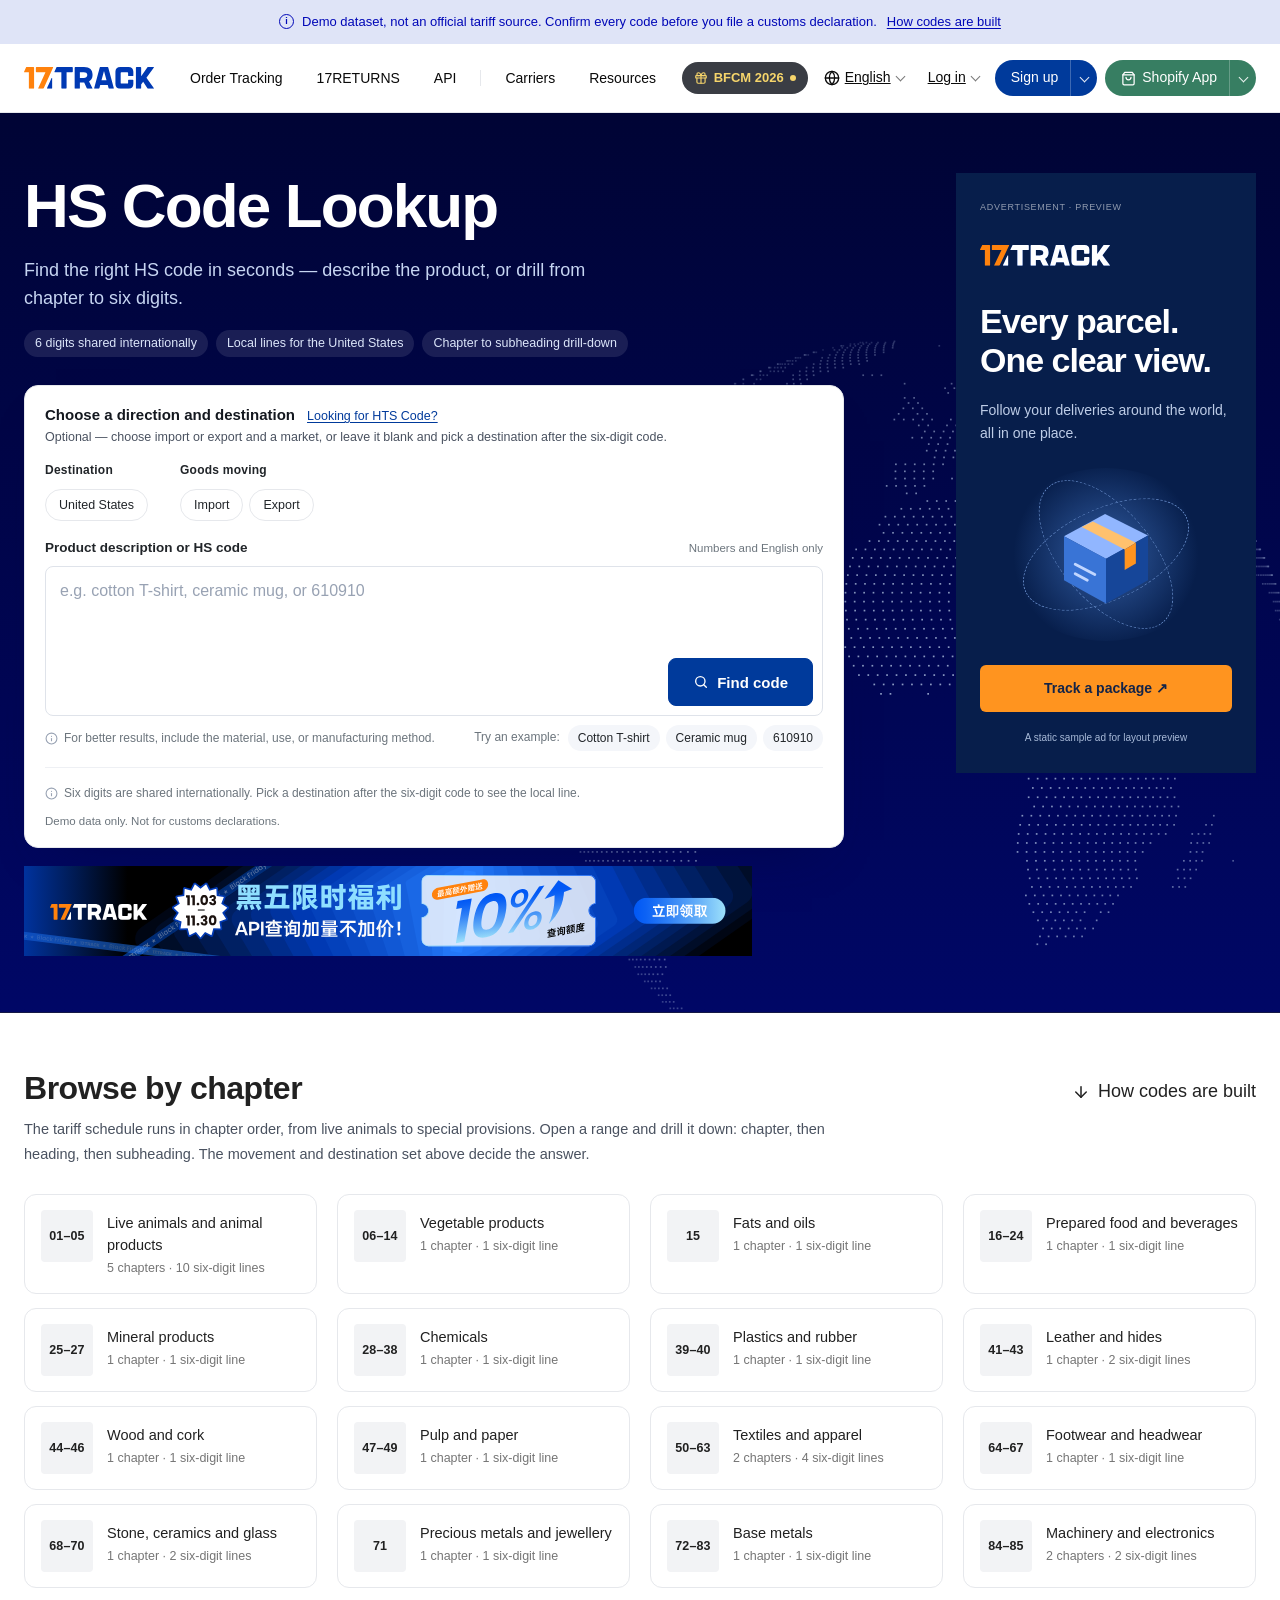
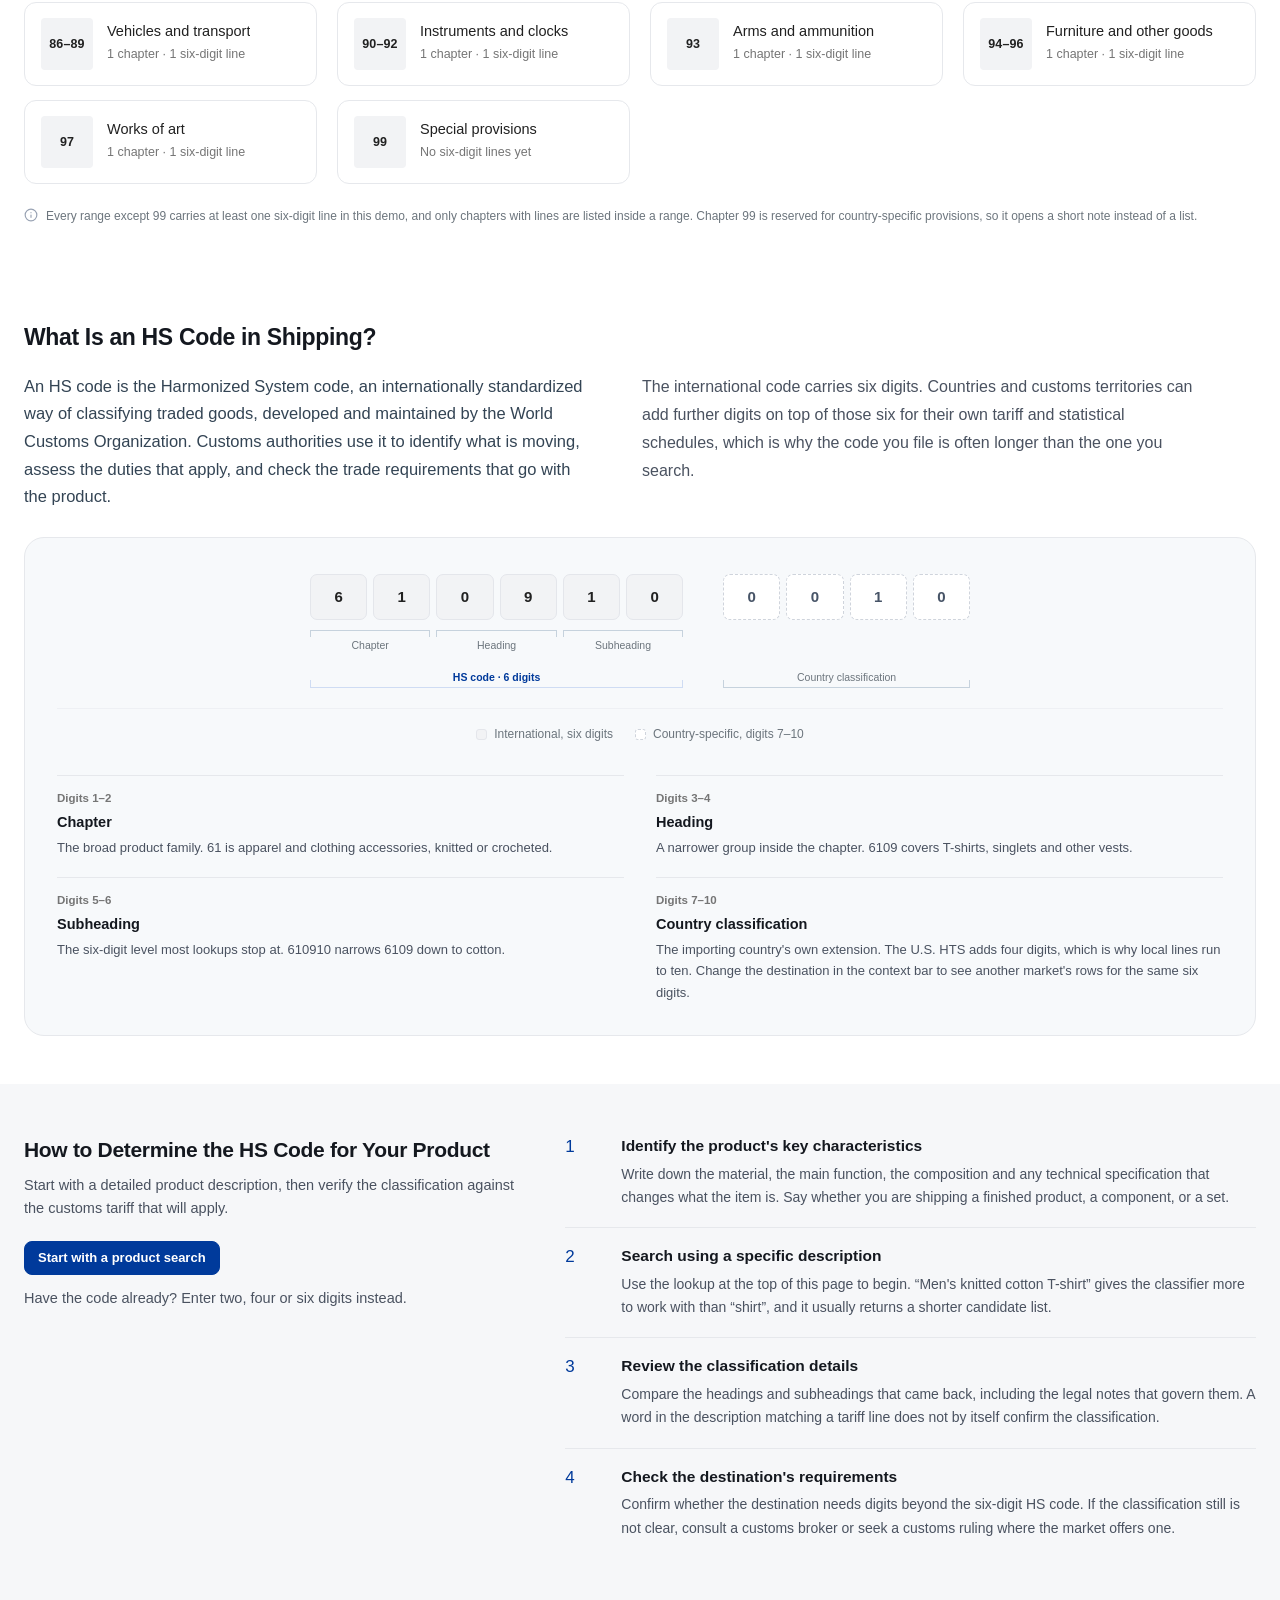
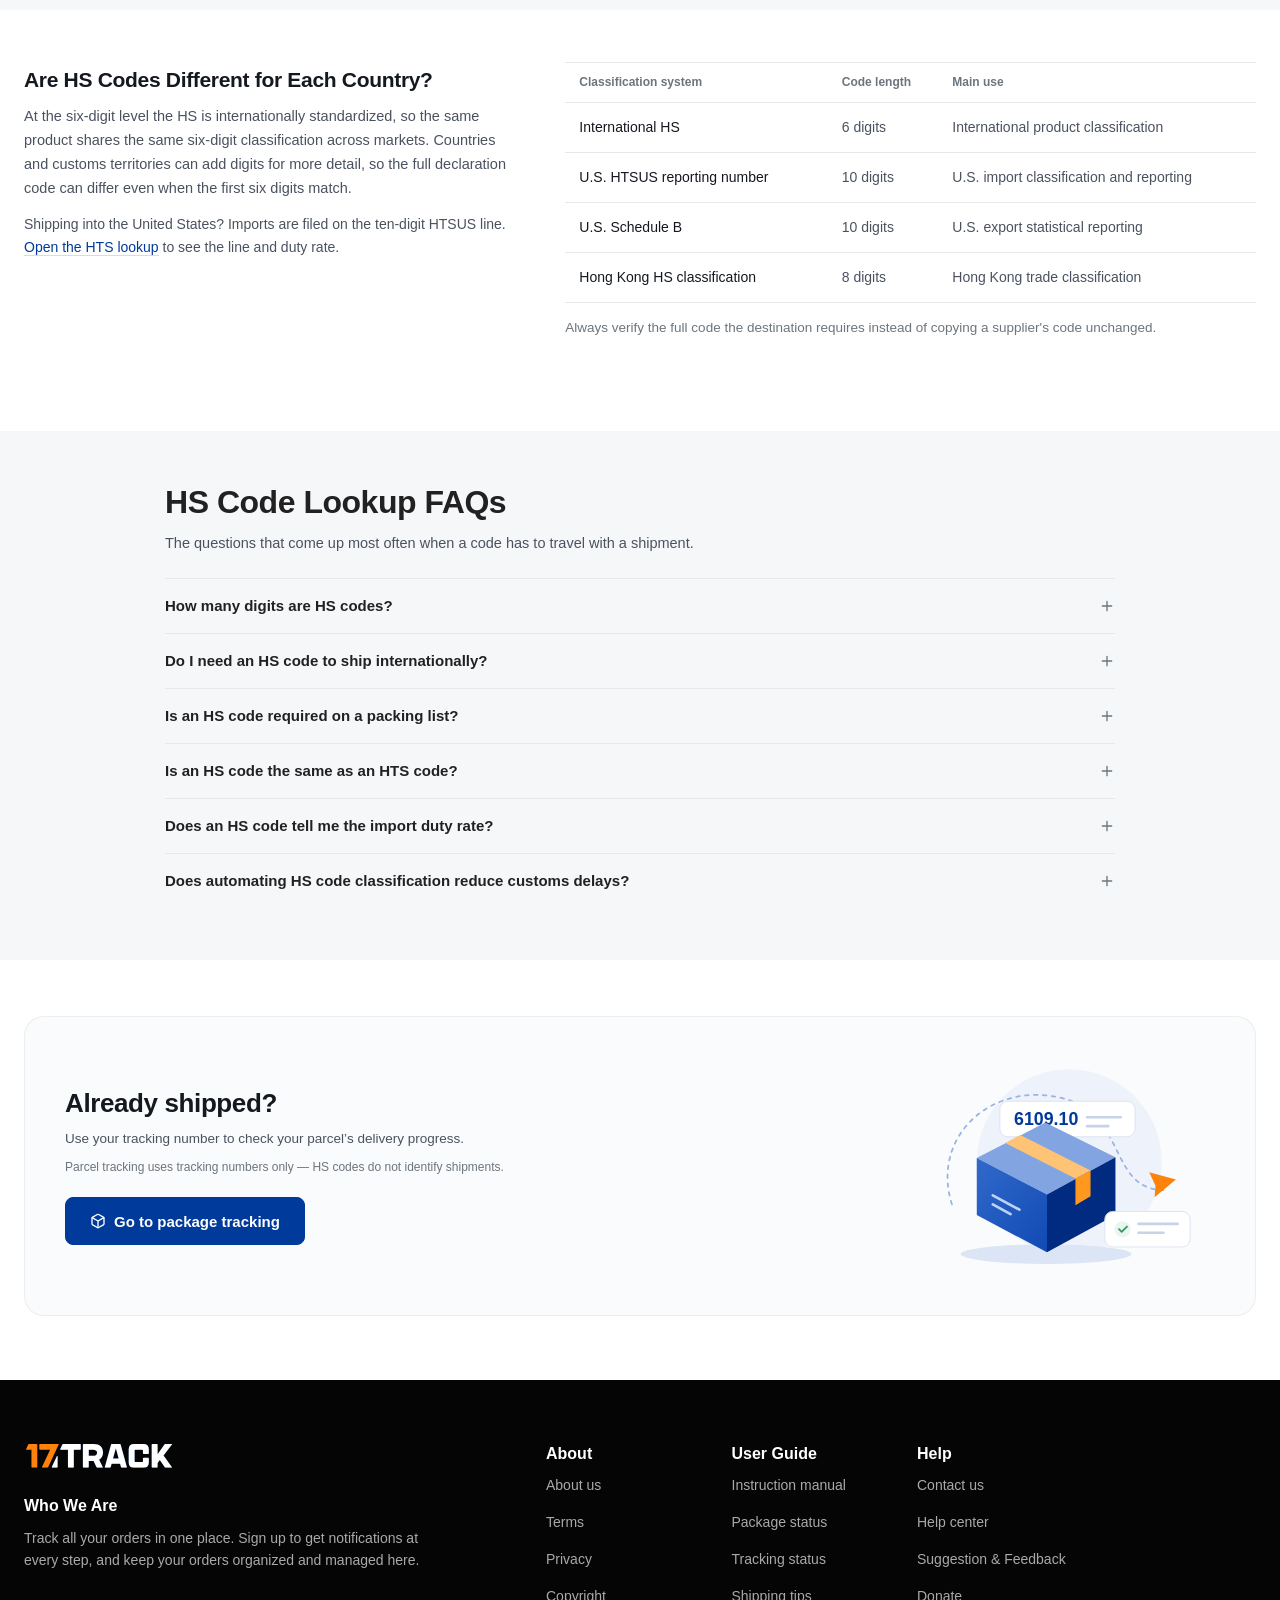
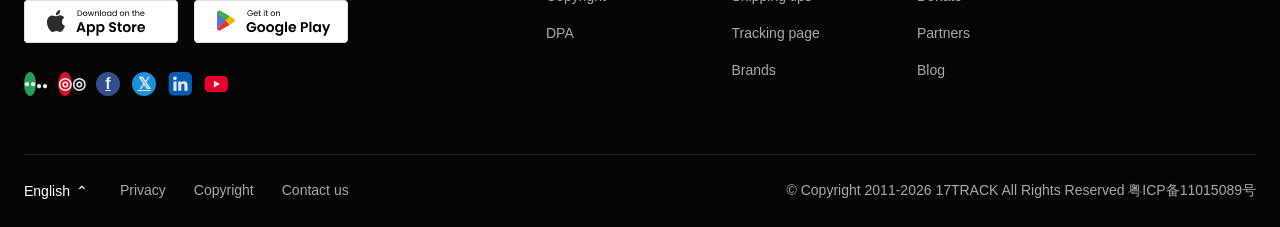
==== commit e2847a1c: "Add HTS page and refine HS lookup results Build hts.html as a United States import lookup that share" ====
--- a/index.html
+++ b/index.html
@@ -57,6 +57,10 @@
                 <span><strong>HS Code Lookup</strong><small>Find six-digit tariff codes by product</small></span>
                 <svg class="arr" viewBox="0 0 24 24" fill="none" stroke="currentColor" stroke-width="2" stroke-linecap="round" stroke-linejoin="round" aria-hidden="true"><path d="M5 12h14"/><path d="m12 5 7 7-7 7"/></svg>
               </a>
+              <a class="nav-mega-item" href="hts.html" data-preview="hts">
+                <span><strong>HTS Code Lookup</strong><small>Find the U.S. ten-digit import line</small></span>
+                <svg class="arr" viewBox="0 0 24 24" fill="none" stroke="currentColor" stroke-width="2" stroke-linecap="round" stroke-linejoin="round" aria-hidden="true"><path d="M5 12h14"/><path d="m12 5 7 7-7 7"/></svg>
+              </a>
               <a class="nav-mega-item" href="https://www.17track.net/en/zipcode" data-preview="zip">
                 <span><strong>ZIP Code</strong><small>Look up US ZIP Codes by city and county</small></span>
                 <svg class="arr" viewBox="0 0 24 24" fill="none" stroke="currentColor" stroke-width="2" stroke-linecap="round" stroke-linejoin="round" aria-hidden="true"><path d="M5 12h14"/><path d="m12 5 7 7-7 7"/></svg>
@@ -90,6 +94,15 @@
               </div>
               <p>Describe the product or drill from chapter to six digits, then pick a destination to see the local tariff line and duty rate.</p>
               <a class="nav-mega-more" href="index.html">View more<svg viewBox="0 0 24 24" fill="none" stroke="currentColor" stroke-width="2" stroke-linecap="round" stroke-linejoin="round" aria-hidden="true"><path d="M5 12h14"/><path d="m12 5 7 7-7 7"/></svg></a>
+            </div>
+            <div class="nav-mega-preview is-hidden" data-preview-panel="hts">
+              <div class="nav-mega-shot nav-mega-hs" aria-hidden="true">
+                <div class="nshot-code"><span class="nshot-seg">0101</span><span class="nshot-seg nshot-seg-rest">21</span><span class="nshot-seg nshot-seg-local">0010</span></div>
+                <p class="nshot-label">Pure-bred breeding horses — U.S. HTS ten-digit line</p>
+                <div class="nshot-rows"><span>HTSUS</span></div>
+              </div>
+              <p>Search a product or HS code, then confirm the ten-digit U.S. HTS line with its General and Column 2 duty rate.</p>
+              <a class="nav-mega-more" href="hts.html">View more<svg viewBox="0 0 24 24" fill="none" stroke="currentColor" stroke-width="2" stroke-linecap="round" stroke-linejoin="round" aria-hidden="true"><path d="M5 12h14"/><path d="m12 5 7 7-7 7"/></svg></a>
             </div>
             <div class="nav-mega-preview is-hidden" data-preview-panel="zip">
               <div class="nav-mega-shot"><img src="assets/nav/zip-code-nav.jpg" alt="" width="1600" height="600" decoding="async"></div>
@@ -165,21 +178,24 @@
         <div class="hs-tool">
           <form id="search-form" novalidate>
             <div class="hs-ctx-head">
-              <h3 class="hs-ctx-title">Choose a direction and destination</h3>
+              <div class="hs-ctx-head-row">
+                <h3 class="hs-ctx-title">Choose a direction and destination</h3>
+                <a class="hs-ctx-link" href="hts.html">Looking for HTS Code?</a>
+              </div>
               <p class="hs-ctx-sub">Optional — choose import or export and a market, or leave it blank and pick a destination after the six-digit code.</p>
             </div>
             <div class="hs-opt-row">
+              <div class="hs-opt">
+                <span class="hs-label" id="ctx-dest">Destination</span>
+                <div class="hs-chips" role="group" aria-labelledby="ctx-dest">
+                  <button class="hs-chip" type="button" data-market="US" aria-pressed="false">United States</button>
+                </div>
+              </div>
               <div class="hs-opt">
                 <span class="hs-label" id="ctx-title">Goods moving</span>
                 <div class="hs-chips" role="group" aria-labelledby="ctx-title">
                   <button class="hs-chip" type="button" data-move="import" aria-pressed="false">Import</button>
                   <button class="hs-chip" type="button" data-move="export" aria-pressed="false">Export</button>
-                </div>
-              </div>
-              <div class="hs-opt">
-                <span class="hs-label" id="ctx-dest">Destination</span>
-                <div class="hs-chips" role="group" aria-labelledby="ctx-dest">
-                  <button class="hs-chip" type="button" data-market="US" aria-pressed="false">United States</button>
                 </div>
               </div>
             </div>
@@ -294,27 +310,28 @@
     <div class="hs-anatomy">
       <p class="sr-only">An HS code has ten digits. Digits 1 and 2 are the chapter, 3 and 4 the heading, 5 and 6 the subheading, and 7 to 10 the country classification.</p>
       <div class="hs-strip">
-        <div class="hs-anat-row">
-          <div class="hs-group is-hs">
-            <div class="hs-group-digits"><span class="hs-digit">6</span><span class="hs-digit">1</span></div>
-            <span class="hs-group-cap"><b>Chapter</b><span>Digits 1–2</span></span>
-          </div>
-          <div class="hs-group is-hs">
-            <div class="hs-group-digits"><span class="hs-digit">0</span><span class="hs-digit">9</span></div>
-            <span class="hs-group-cap"><b>Heading</b><span>Digits 3–4</span></span>
-          </div>
-          <div class="hs-group is-hs">
-            <div class="hs-group-digits"><span class="hs-digit">1</span><span class="hs-digit">0</span></div>
-            <span class="hs-group-cap"><b>Subheading</b><span>Digits 5–6</span></span>
-          </div>
-          <div class="hs-group is-local">
-            <div class="hs-group-digits"><span class="hs-digit">0</span><span class="hs-digit">0</span><span class="hs-digit">1</span><span class="hs-digit">0</span></div>
-            <span class="hs-group-cap"><b>U.S. HTS line</b><span>Digits 7–10</span></span>
-          </div>
-        </div>
-        <div class="hs-anat-legend">
-          <span class="hs-legend-tag is-hs">HS code · 6 digits</span>
-          <span class="hs-legend-tag">Country classification</span>
+        <div class="hs-digit-row" aria-hidden="true">
+          <span class="hs-digit is-hs">6</span><span class="hs-digit is-hs">1</span>
+          <span class="hs-digit is-hs">0</span><span class="hs-digit is-hs">9</span>
+          <span class="hs-digit is-hs">1</span><span class="hs-digit is-hs">0</span>
+          <span class="hs-digit-gap"></span>
+          <span class="hs-digit is-local">0</span><span class="hs-digit is-local">0</span><span class="hs-digit is-local">1</span><span class="hs-digit is-local">0</span>
+        </div>
+
+        <div class="hs-brace-row hs-brace-row-parts" aria-hidden="true">
+          <span class="hs-brace" style="grid-column:1/3"><i>Chapter</i></span>
+          <span class="hs-brace" style="grid-column:3/5"><i>Heading</i></span>
+          <span class="hs-brace" style="grid-column:5/7"><i>Subheading</i></span>
+        </div>
+
+        <div class="hs-brace-row" aria-hidden="true">
+          <span class="hs-brace is-hs is-up" style="grid-column:1/7"><i>HS code · 6 digits</i></span>
+          <span class="hs-brace is-up" style="grid-column:8/12"><i>Country classification</i></span>
+        </div>
+
+        <div class="hs-legend" aria-hidden="true">
+          <span class="hs-legend-item"><span class="hs-legend-dot is-hs"></span>International, six digits</span>
+          <span class="hs-legend-item"><span class="hs-legend-dot is-local"></span>Country-specific, digits 7–10</span>
         </div>
       </div>
 
@@ -391,9 +408,9 @@
 
   <!-- ============================================================ Country differences -->
   <section class="hs-section" id="country-codes" aria-labelledby="country-title">
-    <h2 id="country-title">Are HS Codes Different for Each Country?</h2>
     <div class="hs-guide-split">
       <div class="hs-guide-side">
+        <h2 id="country-title">Are HS Codes Different for Each Country?</h2>
         <p>At the six-digit level the HS is internationally standardized, so the same product shares the same six-digit classification across markets. Countries and customs territories can add digits for more detail, so the full declaration code can differ even when the first six digits match.</p>
         <p class="hs-hts-ref">Shipping into the United States? Imports are filed on the ten-digit HTSUS line. <a href="https://hts.usitc.gov/" target="_blank" rel="noreferrer">Open the HTS lookup</a> to see the line and duty rate.</p>
       </div>
--- a/assets/site.css
+++ b/assets/site.css
@@ -145,6 +145,26 @@
   position:relative;width:100%;overflow:hidden;background:#f7f8fa;border-radius:12px;aspect-ratio:8/3;
 }
 .nav-mega-shot img{display:block;width:100%;height:100%;object-fit:cover}
+/* The HS and HTS entries have no screenshot, so they draw the code itself.
+   Without this the three segments ran together into one unbroken number. */
+.nav-mega-hs{
+  display:flex;flex-direction:column;justify-content:center;gap:10px;
+  padding:clamp(18px,2.4vw,30px);background:#f4f7fc;
+}
+.nshot-code{
+  display:flex;align-items:center;gap:8px;
+  font-size:clamp(22px,2.2vw,32px);font-weight:700;letter-spacing:-.01em;
+  color:var(--brand);font-variant-numeric:tabular-nums;
+}
+.nshot-seg{padding:2px 6px;border-radius:6px;background:#fff;border:1px solid #d8e2f3}
+.nshot-seg-rest{border-style:dashed}
+.nshot-seg-local{background:var(--brand);border-color:var(--brand);color:#fff}
+.nshot-label{margin:0;font-size:13px;line-height:1.5;color:#4a5260}
+.nshot-rows{display:flex;flex-wrap:wrap;gap:6px}
+.nshot-rows span{
+  padding:3px 9px;border-radius:999px;background:#fff;border:1px solid #d8e2f3;
+  font-size:11.5px;font-weight:600;color:var(--brand);
+}
 .nav-mega-preview p{margin:24px 0 0;color:#616161;font-size:14px;font-weight:400;line-height:20px}
 .nav-mega-more{
   display:inline-flex;gap:4px;align-items:center;margin-top:24px;
--- a/assets/hs.css
+++ b/assets/hs.css
@@ -34,7 +34,7 @@
 .hs-hero-inner{
   position:relative;z-index:2;box-sizing:border-box;
   width:min(100%,1440px);margin:0 auto;
-  padding-top:56px;padding-bottom:56px;
+  padding-top:60px;padding-bottom:56px;
   display:grid;grid-template-columns:minmax(0,1fr) 300px;
   align-items:start;gap:clamp(28px,4vw,56px);
 }
@@ -102,8 +102,22 @@
 }
 /* Standing head above the direction and destination chips. */
 .hs-ctx-head{margin-bottom:14px}
+.hs-ctx-head-row{display:flex;flex-wrap:wrap;align-items:baseline;gap:4px 12px}
 .hs-ctx-title{margin:0;font-size:15px;font-weight:600;line-height:1.4;color:var(--ink)}
+.hs-ctx-link{
+  font-size:12.5px;line-height:1.4;color:var(--brand);font-weight:500;
+  text-decoration:underline;text-underline-offset:2px;white-space:nowrap;
+}
+.hs-ctx-link:hover{color:var(--brand-ink,var(--brand))}
 .hs-ctx-sub{margin:3px 0 0;font-size:12.5px;line-height:1.5;color:var(--body)}
+/* The HTS page fixes the direction to import, so the Export option is stated
+   as text instead of a button the page cannot honour. It matches the chip's
+   box exactly, because a taller or shorter sibling would push the two chip
+   rows to different heights and break the alignment across the pair. */
+.hs-chip-quiet{
+  display:inline-flex;align-items:center;padding:0 13px;min-height:32px;
+  font-size:12.5px;line-height:1;color:var(--muted);
+}
 .hs-opt-row{display:flex;flex-wrap:wrap;gap:14px 32px;align-items:flex-start;margin-bottom:16px}
 .hs-opt{min-width:0}
 /* The submit button sits inside the field's bottom-right corner, so the
@@ -493,6 +507,34 @@
 .hs-dw-btn span{font-size:12px;color:var(--muted)}
 @media (min-width:560px){
   .hs-dw-grid{grid-template-columns:repeat(2,minmax(0,1fr))}
+}
+/* Chosen combination opens its destination lines in place. */
+.hs-dw-panel{margin-top:14px;border:1px solid var(--line);border-radius:12px;overflow:hidden;background:#fff}
+.hs-dw-head{
+  display:flex;flex-wrap:wrap;justify-content:space-between;align-items:center;gap:4px 12px;
+  padding:11px 16px;border-bottom:1px solid var(--line);background:var(--canvas);
+}
+.hs-dw-head b{font-size:13px;font-weight:600;color:var(--ink)}
+.hs-dw-head span{font-size:12px;color:var(--muted)}
+.hs-dw-row{
+  display:grid;grid-template-columns:minmax(0,1fr);gap:4px;
+  padding:12px 16px;border-bottom:1px solid var(--line-soft);
+}
+.hs-dw-row code{
+  font-family:var(--font);font-size:13.5px;font-weight:600;
+  color:var(--ink);font-variant-numeric:tabular-nums;
+}
+.hs-dw-desc{margin:0;font-size:13px;line-height:1.5;color:var(--body)}
+.hs-dw-rate{font-size:12.5px;line-height:1.5;color:var(--muted)}
+.hs-dw-rate b{font-weight:600;color:var(--ink)}
+.hs-dw-empty{
+  padding:10px 16px;font-size:12.5px;line-height:1.5;color:var(--muted);
+  background:var(--canvas);
+}
+@media (min-width:700px){
+  .hs-dw-row{grid-template-columns:auto minmax(0,1fr) auto;align-items:baseline;gap:16px}
+  .hs-dw-row code{min-width:118px}
+  .hs-dw-rate{text-align:right;max-width:260px}
 }
 
 /* Demo provenance row on the candidate card */
@@ -716,76 +758,101 @@
 }
 .cp-empty{margin:16px 0 0;font-size:13.5px;line-height:1.7;color:var(--muted)}
 
-/* Anatomy */
+/* Anatomy: one row of ten digits, braces underneath naming each part, then a
+   wider pair of braces for the international block and the country block.
+   Mirrors the reference layout: a centred, width-capped diagram rather than a
+   full-width grid. */
 .hs-anatomy{
-  margin-top:26px;padding:34px 32px;
-  border:1px solid var(--line);border-radius:20px;background:#fafbfc;
-}
-.hs-strip{
-  padding:26px 28px 22px;
-  border:1px solid var(--line);border-radius:var(--radius);background:#fff;
-}
-.hs-anat-row{display:grid;gap:0}
-.hs-group{
-  display:flex;flex-direction:column;gap:10px;min-width:0;
-  padding:0 24px;border-left:1px solid var(--line);
-}
-.hs-anat-row .hs-group:first-child{padding-left:0;border-left:0}
-.hs-group.is-hs .hs-digit{border-color:#e4e6eb;background:#f2f3f5;color:#212121}
-.hs-group.is-local .hs-digit{background:#fff;border-color:#cfd4dc;color:#475467;border-style:dashed}
-.hs-group-digits{display:flex;gap:6px}
+  margin-top:26px;padding:30px 32px 32px;
+  border:1px solid var(--line);border-radius:20px;background:#f7f9fb;
+}
+/* The diagram sits directly on the panel: a white box inside the grey panel
+   would double the borders and push the braces off the digits. */
+.hs-strip{padding:6px 0 0}
+.hs-digit-row,
+.hs-brace-row{
+  display:grid;
+  grid-template-columns:repeat(6,minmax(0,1fr)) 28px repeat(4,minmax(0,1fr));
+  gap:6px;
+  max-width:660px;margin-left:auto;margin-right:auto;
+}
 .hs-digit{
-  display:grid;place-items:center;width:42px;height:46px;
-  border:1px solid var(--line);border-radius:8px;background:#fff;
+  display:grid;place-items:center;height:46px;
+  border:1px solid var(--line);border-radius:7px;background:#fff;
   color:var(--ink);font-size:15px;font-weight:600;
   font-variant-numeric:tabular-nums;
-}
-.hs-group-cap{
-  display:flex;flex-direction:column;gap:1px;
-  font-size:11.5px;line-height:1.5;color:var(--muted);
-}
-.hs-group-cap b{font-size:12.5px;font-weight:600;color:var(--ink-2)}
-.hs-anat-legend{
-  display:flex;flex-wrap:wrap;gap:8px 20px;
-  margin-top:22px;padding-top:16px;border-top:1px solid var(--line-soft);
-}
-.hs-legend-tag{
+  transition:border-color .15s ease,background .15s ease;
+}
+/* The six international digits read as one group; the four national digits
+   are lighter and dashed so the split is visible without a legend. */
+.hs-digit.is-hs{background:#f2f3f5;border-color:#e4e6eb;color:#212121}
+.hs-digit.is-local{background:#fff;border-color:#cfd4dc;color:#475467;border-style:dashed}
+.hs-digit-gap{height:46px}
+.hs-brace-row{margin-top:2px;align-items:start}
+/* The part braces and the group braces stack, so give the second row a little
+   more air and keep both brace lines level. */
+.hs-brace-row:not(.hs-brace-row-parts){margin-top:6px}
+.hs-brace-row-parts .hs-brace{height:24px}
+.hs-brace{
+  position:relative;height:26px;margin-top:8px;
+  border-top:1px solid #c6d2dd;
+}
+.hs-brace::before,
+.hs-brace::after{
+  content:"";position:absolute;top:0;width:1px;height:6px;background:#c6d2dd;
+}
+.hs-brace::before{left:0}
+.hs-brace::after{right:0}
+.hs-brace i{
+  position:absolute;top:8px;left:50%;transform:translateX(-50%);
+  font-style:normal;font-size:10.5px;line-height:1.3;
+  color:var(--muted);white-space:nowrap;
+}
+/* The group row opens upward: the line sits under the digits and its ends
+   turn up toward them, so it reads as one bracket around the ten digits
+   rather than a second row of part braces. */
+.hs-brace.is-up{
+  margin-top:2px;padding-top:0;
+  border-top:0;border-bottom:1px solid #c6d2dd;
+}
+.hs-brace.is-up::before,
+.hs-brace.is-up::after{top:auto;bottom:0;height:7px}
+.hs-brace.is-up i{top:9px}
+.hs-brace.is-hs{border-top-color:var(--brand-line);border-bottom-color:var(--brand-line)}
+.hs-brace.is-hs::before,
+.hs-brace.is-hs::after{background:var(--brand-line)}
+.hs-brace.is-hs i{color:var(--brand);font-weight:600}
+.hs-legend{
+  display:flex;flex-wrap:wrap;align-items:center;justify-content:center;
+  gap:8px 22px;margin-top:20px;padding-top:16px;
+  border-top:1px solid var(--line-soft);
+}
+/* Each entry stays on one line as a unit, so a dot never separates from its
+   label when the row wraps. */
+.hs-legend-item{
   display:inline-flex;align-items:center;gap:7px;
-  font-size:12px;color:var(--muted);
-}
-.hs-legend-tag::before{
-  content:"";width:11px;height:11px;border-radius:3px;
-  background:#fff;border:1px dashed #c8cdd6;
-}
-.hs-legend-tag.is-hs::before{background:#eceef1;border:1px solid #d9dce2}
-@media (min-width:900px){
-  .hs-anat-row{grid-template-columns:repeat(4,minmax(0,1fr))}
-  .hs-anat-row .hs-group{padding:0 26px}
-}
-@media (max-width:899px){
-  .hs-anat-row{grid-template-columns:repeat(2,minmax(0,1fr));gap:22px 0}
-  .hs-anat-row .hs-group:nth-child(odd){padding-left:0;border-left:0}
-  .hs-anat-row .hs-group:nth-child(n+3){padding-top:22px;border-top:1px solid var(--line-soft)}
-}
-@media (max-width:559px){
-  /* One group per row, digits beside the caption instead of stacked above it.
-     Stacking left the right half of every row empty and stretched ten digits
-     down the screen. */
-  .hs-anat-row{grid-template-columns:minmax(0,1fr);gap:0}
-  .hs-anat-row .hs-group{
-    flex-direction:row;flex-wrap:wrap;align-items:center;gap:14px;row-gap:9px;
-    padding:14px 0;border-left:0;border-top:1px solid var(--line-soft);
+  font-size:12px;color:var(--muted);white-space:nowrap;
+}
+.hs-legend-dot{
+  width:11px;height:11px;border-radius:3px;flex:0 0 auto;
+}
+.hs-legend-dot.is-hs{background:#f2f3f5;border:1px solid #e4e6eb}
+.hs-legend-dot.is-local{background:#fff;border:1px dashed #cfd4dc}
+@media (max-width:759px){
+  /* Ten digits and two brace rows do not fit a phone. Let the digits wrap
+     naturally, drop the braces, and name the two blocks with small labels
+     instead: a brace spanning a wrapped row points at the wrong digits. */
+  .hs-digit-row,
+  .hs-brace-row{max-width:none}
+  .hs-digit-row{grid-template-columns:repeat(6,minmax(0,1fr));gap:5px}
+  .hs-digit-gap{display:none}
+  .hs-digit{height:38px;font-size:13.5px}
+  .hs-brace-row{display:none}
+  .hs-strip{padding:18px 14px 16px}
+  .hs-legend{
+    justify-content:flex-start;gap:5px 14px;
+    margin-top:14px;padding-top:12px;
   }
-  .hs-anat-row .hs-group:first-child{padding-top:0;border-top:0}
-  .hs-anat-row .hs-group:nth-child(n+3){padding-top:14px}
-  .hs-anat-row .hs-group:last-child{padding-bottom:0}
-  .hs-anat-row .hs-group-digits{flex:0 0 auto;gap:5px}
-  /* The caption needs about 84px to keep "US HTS line" on one line. Below that
-     it drops to its own full-width row instead of breaking mid-phrase. */
-  .hs-anat-row .hs-group-cap{flex:1 1 84px;min-width:0;justify-content:center}
-  .hs-digit{width:clamp(29px,7.8vw,36px);height:clamp(35px,9.2vw,42px);font-size:13.5px}
-  .hs-strip{padding:20px 18px 18px}
-  .hs-anat-legend{margin-top:16px;padding-top:14px;gap:6px 16px}
 }
 .hs-anatomy-notes{
   display:grid;grid-template-columns:repeat(2,minmax(0,1fr));
@@ -845,6 +912,9 @@
   width:100%;border-collapse:collapse;table-layout:fixed;
   min-width:480px;border-top:1px solid var(--line);
 }
+/* The table sits opposite the section heading, so lift it so the header row's
+   cap height lines up with the heading's cap height. */
+.hs-guide-body > .hs-sys-table-wrap:first-child{margin-top:-4px}
 .hs-sys-table th{
   padding:10px 14px;text-align:left;
   border-bottom:1px solid var(--line);
@@ -865,7 +935,8 @@
 .hs-hts-ref a:hover{border-bottom-color:var(--brand)}
 
 /* Under 640px the system table stacks: one block per system, with the
-   column label carried by a pseudo-element instead of a header row. */
+   column label carried by a pseudo-element instead of a header row. The label
+   text is per-table, so a four-column comparison can name its own columns. */
 @media (max-width:639px){
   .hs-sys-table-wrap{overflow:visible}
   .hs-sys-table{min-width:0;border-top:0}
@@ -876,6 +947,21 @@
   .hs-sys-table td:first-child{font-size:14.5px;font-weight:600;margin-bottom:3px}
   .hs-sys-table td:nth-child(2)::before{content:"Code length: ";color:var(--muted)}
   .hs-sys-table td:nth-child(3)::before{content:"Main use: ";color:var(--muted)}
+  /* The HS-vs-HTS-vs-Schedule-B table has four columns with no room for
+     "Code length"/"Main use" labels, so it sets its own and hides the header
+     cell, whose value is repeated as the block title. */
+  .hs-sys-table.is-compare colgroup{display:none}
+  .hs-sys-table.is-compare tr{position:relative;padding-left:0}
+  .hs-sys-table.is-compare td:first-child{
+    font-size:11.5px;font-weight:600;letter-spacing:.02em;text-transform:uppercase;
+    color:var(--muted);margin-bottom:6px;
+  }
+  .hs-sys-table.is-compare td:nth-child(2)::before{content:"HS code — ";color:var(--ink);font-weight:500}
+  .hs-sys-table.is-compare td:nth-child(3)::before{content:"U.S. HTS — ";color:var(--ink);font-weight:500}
+  .hs-sys-table.is-compare td:nth-child(4)::before{content:"Schedule B — ";color:var(--ink);font-weight:500}
+  .hs-sys-table.is-compare td:nth-child(n+2){margin-top:5px;color:var(--body)}
+  /* The mistakes table keeps its own two labels. */
+  .hs-sys-table.is-mistakes td:nth-child(2)::before{content:"How to avoid it: ";color:var(--muted)}
 }
 
 /* Country comparison and chapters both sit between grey bands, so they carry
